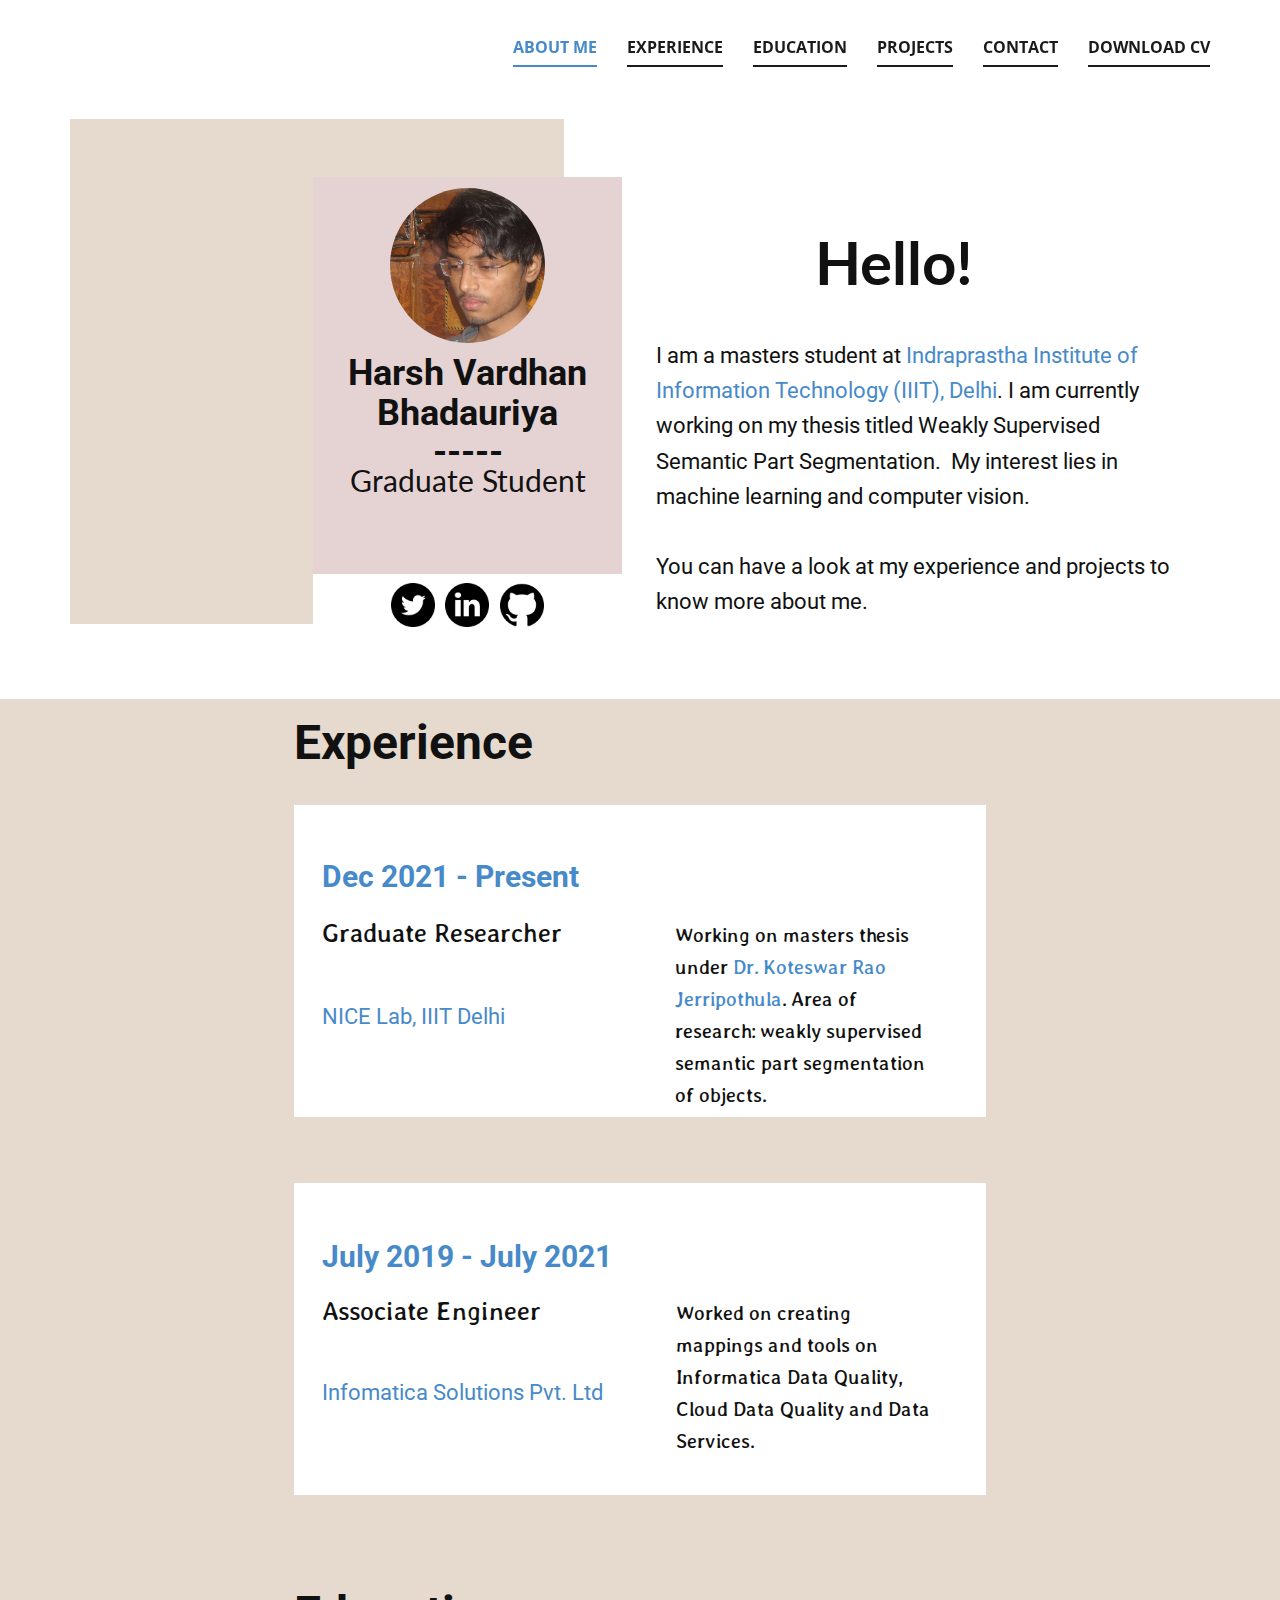
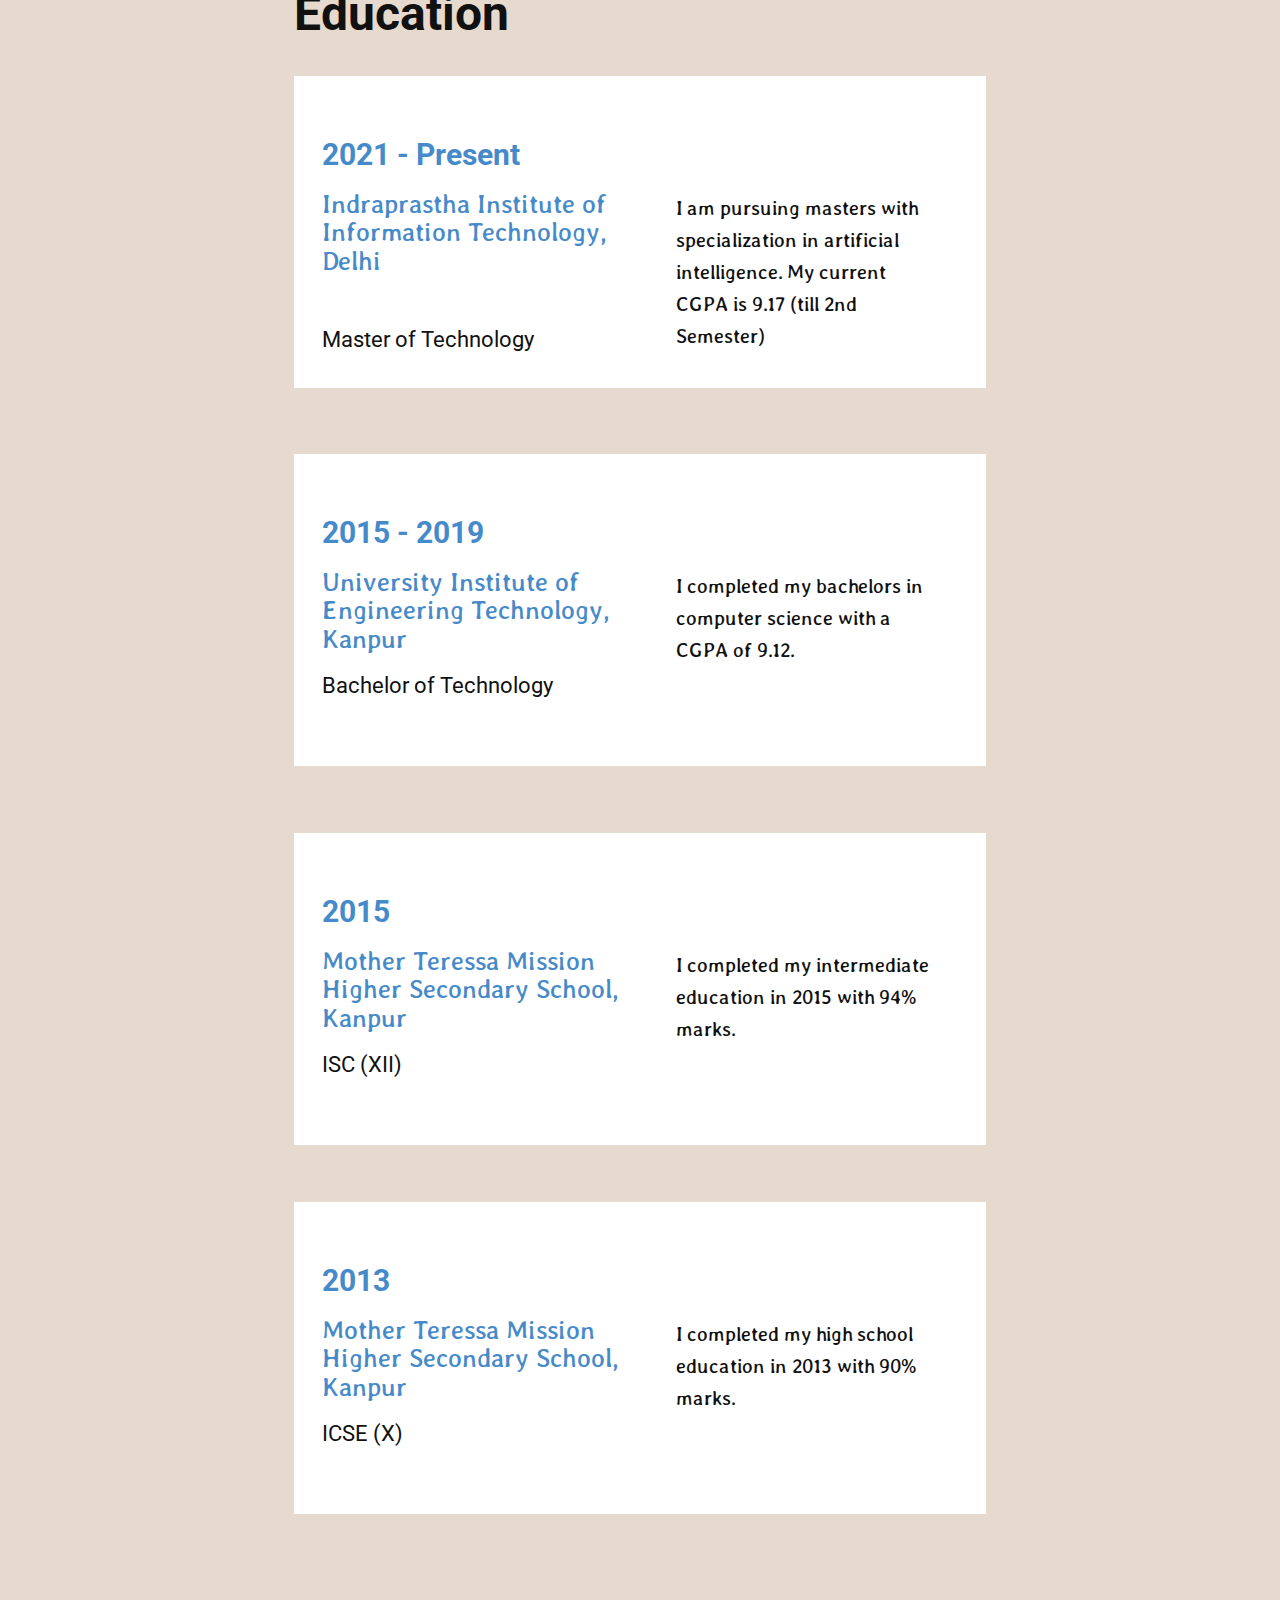
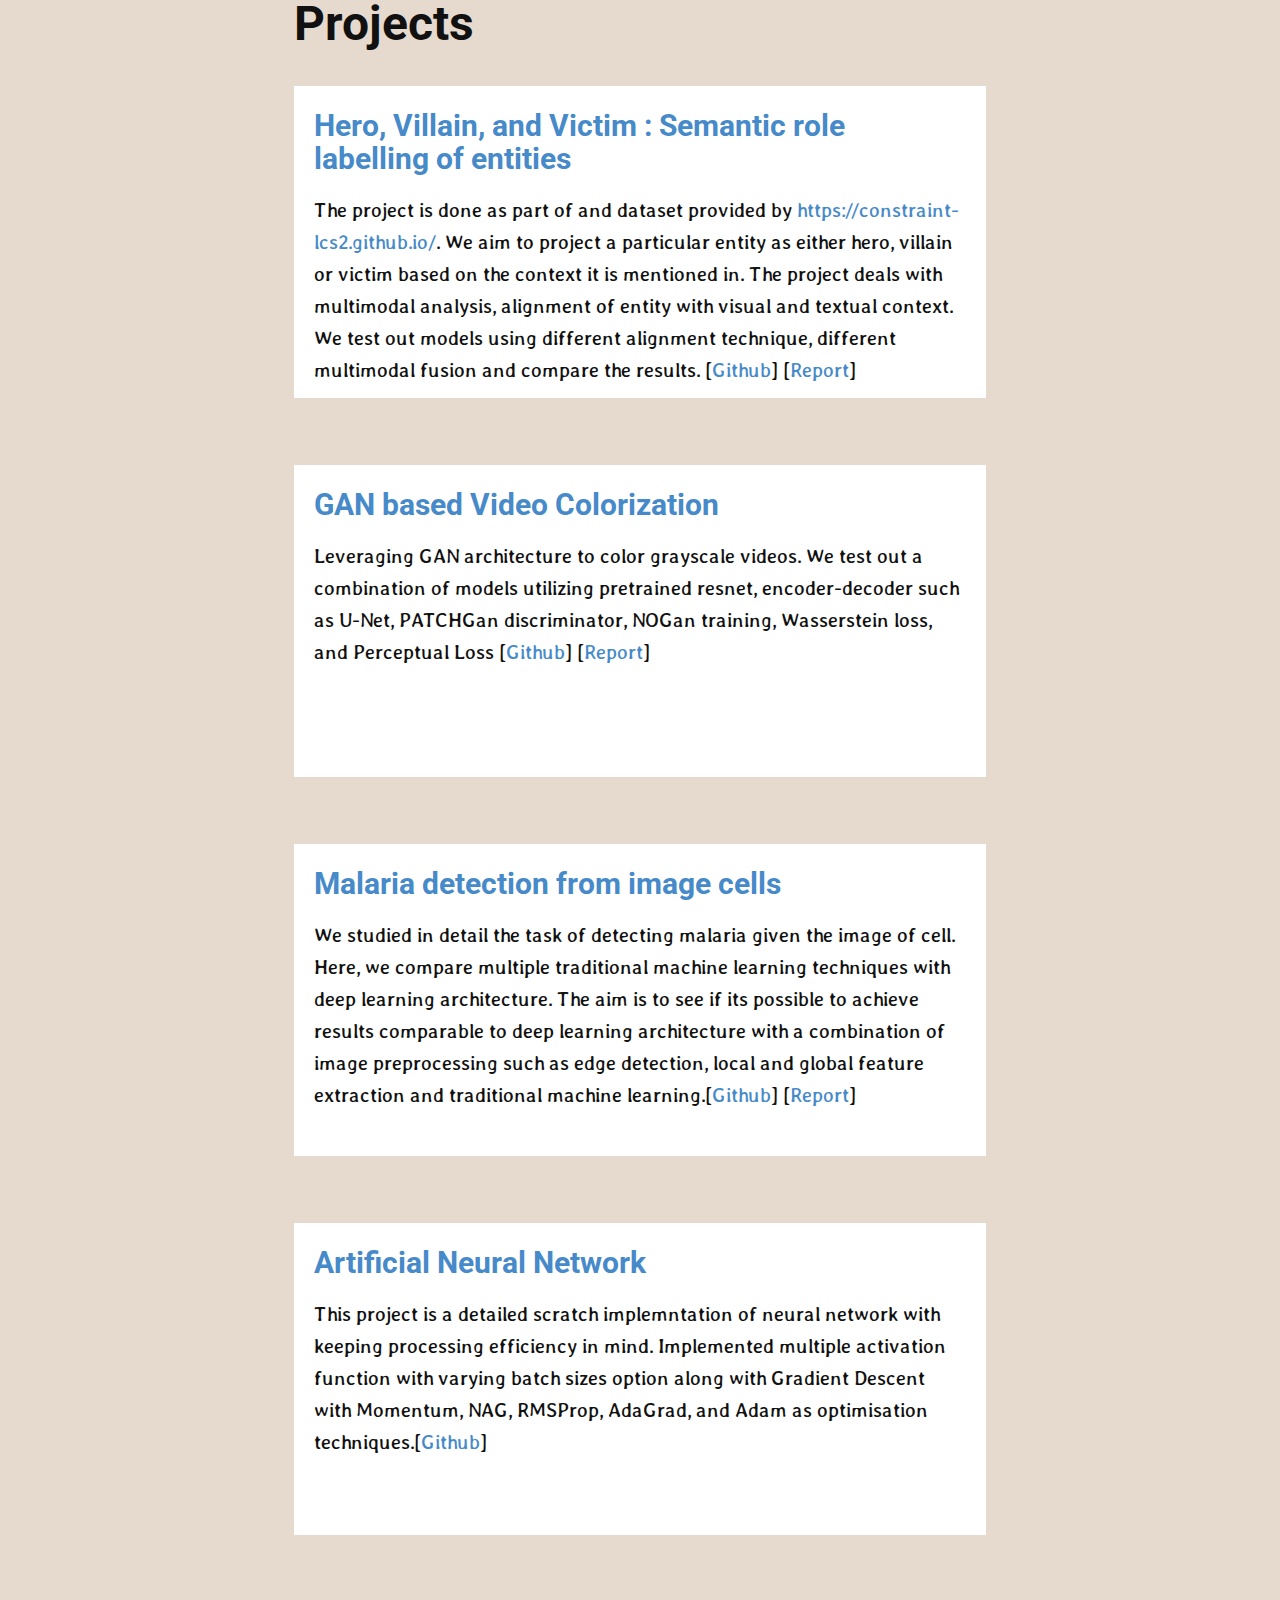
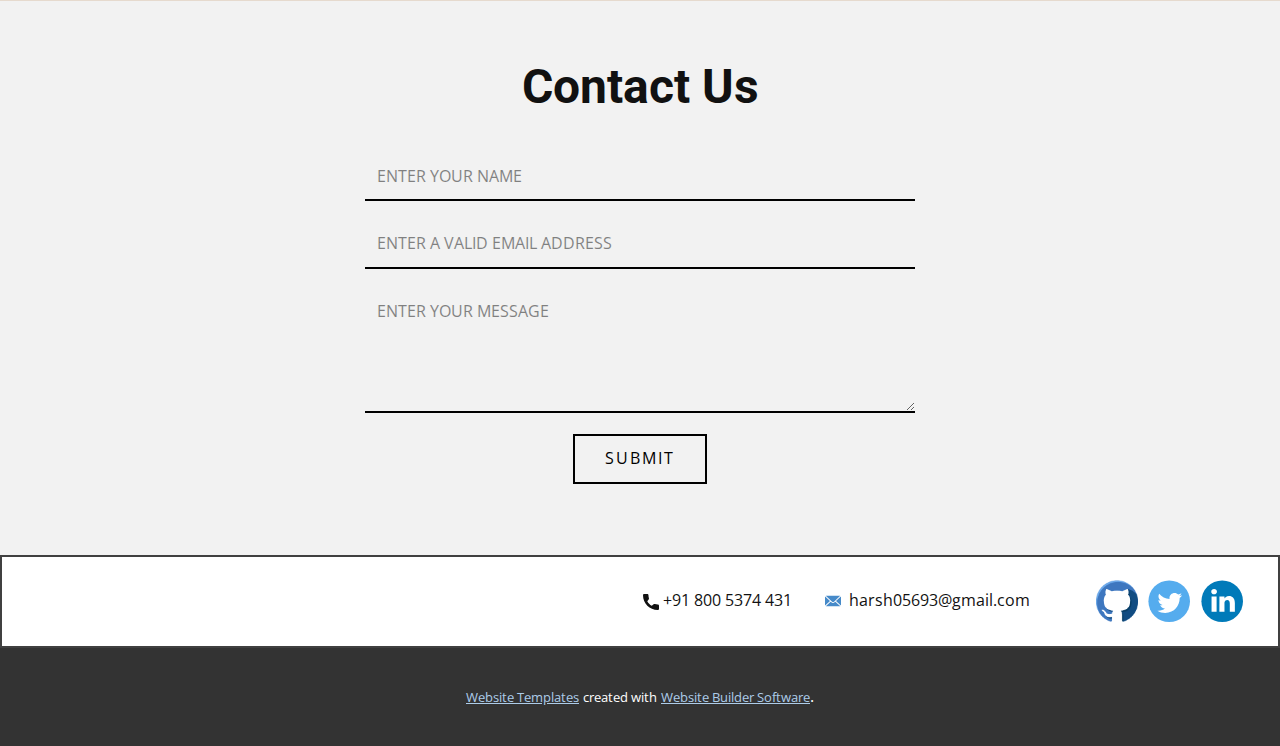
==== About-Me.html @ 23c359ed "first commit" ====
<!DOCTYPE html>
<html style="font-size: 16px;" lang="en"><head>
    <meta name="viewport" content="width=device-width, initial-scale=1.0">
    <meta charset="utf-8">
    <meta name="keywords" content="Harsh Vardhan Bhadauriya-----, Graduate Student​, Hello!, Experience​, Dec 2021​ - Present, ​Graduate Researcher, ​NICE Lab, IIIT Delhi, July 2019​ - July 2021, ​Associate Engineer, ​Infomatica Solutions Pvt. Ltd, Education​, 2021​ - Present, ​​Indraprastha Institute of Information Techn​​ology,&nbsp;Delh​i, Master of Technology, 2015​ - 2019, University Institute of Engineering Technology, Kanpur, Bachelor of Technology, 2015, ​Mother Teressa Mission Higher Secondary School, Kanpur, ​ISC (XII), 2013, ​Mother Teressa Mission Higher Secondary School, Kanpur, ​ICSE (X), Projects, ​Hero, Villain, and Victim : Semantic role labelling of entities, ​GAN based Video Colorization, ​Malaria detection from image cells, ​Artificial Neural Network">
    <meta name="description" content="">
    <title>About Me</title>
    <link rel="stylesheet" href="nicepage.css" media="screen">
<link rel="stylesheet" href="About-Me.css" media="screen">
    <script class="u-script" type="text/javascript" src="jquery.js" "="" defer=""></script>
    <script class="u-script" type="text/javascript" src="nicepage.js" "="" defer=""></script>
    <meta name="generator" content="Nicepage 4.15.11, nicepage.com">
    <link id="u-theme-google-font" rel="stylesheet" href="https://fonts.googleapis.com/css?family=Roboto:100,100i,300,300i,400,400i,500,500i,700,700i,900,900i|Open+Sans:300,300i,400,400i,500,500i,600,600i,700,700i,800,800i">
    <link id="u-page-google-font" rel="stylesheet" href="https://fonts.googleapis.com/css?family=Lato:100,100i,300,300i,400,400i,700,700i,900,900i|Roboto:100,100i,300,300i,400,400i,500,500i,700,700i,900,900i|Averia+Libre:300,300i,400,400i,700,700i">
    
    
    
    
    
    
    <script type="application/ld+json">{
		"@context": "http://schema.org",
		"@type": "Organization",
		"name": "",
		"sameAs": [
				"https://github.com/harsh21122",
				"https://twitter.com/harsh05693",
				"https://www.linkedin.com/in/harsh-vardhan-bhadauriya/"
		]
}</script>
    <meta name="theme-color" content="#478ac9">
    <meta name="twitter:site" content="@">
    <meta name="twitter:card" content="summary_large_image">
    <meta name="twitter:title" content="About Me">
    <meta name="twitter:description" content="">
    <meta property="og:title" content="About Me">
    <meta property="og:type" content="website">
  </head>
  <body class="u-body u-overlap u-xl-mode" data-lang="en"><header class="u-clearfix u-header u-sticky u-sticky-fdda u-header" id="sec-eebd"><div class="u-clearfix u-sheet u-sheet-1">
        <nav class="u-menu u-menu-one-level u-offcanvas u-menu-1" data-responsive-from="MD">
          <div class="menu-collapse" style="font-size: 1rem; letter-spacing: 0px; font-weight: 700; text-transform: uppercase;">
            <a class="u-button-style u-custom-active-border-color u-custom-active-color u-custom-border u-custom-border-color u-custom-borders u-custom-color u-custom-hover-border-color u-custom-hover-color u-custom-left-right-menu-spacing u-custom-padding-bottom u-custom-text-active-color u-custom-text-color u-custom-text-decoration u-custom-text-hover-color u-custom-top-bottom-menu-spacing u-nav-link u-text-active-palette-1-base u-text-hover-palette-2-base" href="#">
              <svg class="u-svg-link" viewBox="0 0 24 24"><use xmlns:xlink="http://www.w3.org/1999/xlink" xlink:href="#menu-hamburger"></use></svg>
              <svg class="u-svg-content" version="1.1" id="menu-hamburger" viewBox="0 0 16 16" x="0px" y="0px" xmlns:xlink="http://www.w3.org/1999/xlink" xmlns="http://www.w3.org/2000/svg"><g><rect y="1" width="16" height="2"></rect><rect y="7" width="16" height="2"></rect><rect y="13" width="16" height="2"></rect>
</g></svg>
            </a>
          </div>
          <div class="u-custom-menu u-nav-container">
            <ul class="u-nav u-spacing-30 u-unstyled u-nav-1"><li class="u-nav-item"><a class="u-border-2 u-border-active-palette-1-base u-border-grey-90 u-border-hover-palette-1-base u-border-no-left u-border-no-right u-border-no-top u-button-style u-nav-link u-text-active-palette-1-base u-text-grey-90 u-text-hover-palette-1-base" href="About-Me.html#sec-ef67" data-page-id="231396813" style="padding: 10px 0px;">About Me</a>
</li><li class="u-nav-item"><a class="u-border-2 u-border-active-palette-1-base u-border-grey-90 u-border-hover-palette-1-base u-border-no-left u-border-no-right u-border-no-top u-button-style u-nav-link u-text-active-palette-1-base u-text-grey-90 u-text-hover-palette-1-base" href="About-Me.html#sec-5819" data-page-id="231396813" style="padding: 10px 0px;">Experience</a>
</li><li class="u-nav-item"><a class="u-border-2 u-border-active-palette-1-base u-border-grey-90 u-border-hover-palette-1-base u-border-no-left u-border-no-right u-border-no-top u-button-style u-nav-link u-text-active-palette-1-base u-text-grey-90 u-text-hover-palette-1-base" href="About-Me.html#sec-2f54" data-page-id="231396813" style="padding: 10px 0px;">Education</a>
</li><li class="u-nav-item"><a class="u-border-2 u-border-active-palette-1-base u-border-grey-90 u-border-hover-palette-1-base u-border-no-left u-border-no-right u-border-no-top u-button-style u-nav-link u-text-active-palette-1-base u-text-grey-90 u-text-hover-palette-1-base" href="About-Me.html#sec-294a" data-page-id="231396813" style="padding: 10px 0px;">Projects</a>
</li><li class="u-nav-item"><a class="u-border-2 u-border-active-palette-1-base u-border-grey-90 u-border-hover-palette-1-base u-border-no-left u-border-no-right u-border-no-top u-button-style u-nav-link u-text-active-palette-1-base u-text-grey-90 u-text-hover-palette-1-base" href="About-Me.html#sec-33ed" data-page-id="231396813" style="padding: 10px 0px;">Contact</a>
</li><li class="u-nav-item"><a class="u-border-2 u-border-active-palette-1-base u-border-grey-90 u-border-hover-palette-1-base u-border-no-left u-border-no-right u-border-no-top u-button-style u-nav-link u-text-active-palette-1-base u-text-grey-90 u-text-hover-palette-1-base" href="https://drive.google.com/file/d/1xx1D2qWY3xnQplP9KGtunaa7E5YCOK4K/view?usp=sharing" target="_blank" style="padding: 10px 0px;">Download CV</a>
</li></ul>
          </div>
          <div class="u-custom-menu u-nav-container-collapse">
            <div class="u-black u-container-style u-inner-container-layout u-opacity u-opacity-95 u-sidenav">
              <div class="u-inner-container-layout u-sidenav-overflow">
                <div class="u-menu-close"></div>
                <ul class="u-align-center u-nav u-popupmenu-items u-unstyled u-nav-2"><li class="u-nav-item"><a class="u-button-style u-nav-link" href="About-Me.html#sec-ef67" data-page-id="231396813">About Me</a>
</li><li class="u-nav-item"><a class="u-button-style u-nav-link" href="About-Me.html#sec-5819" data-page-id="231396813">Experience</a>
</li><li class="u-nav-item"><a class="u-button-style u-nav-link" href="About-Me.html#sec-2f54" data-page-id="231396813">Education</a>
</li><li class="u-nav-item"><a class="u-button-style u-nav-link" href="About-Me.html#sec-294a" data-page-id="231396813">Projects</a>
</li><li class="u-nav-item"><a class="u-button-style u-nav-link" href="About-Me.html#sec-33ed" data-page-id="231396813">Contact</a>
</li><li class="u-nav-item"><a class="u-button-style u-nav-link" href="https://drive.google.com/file/d/1xx1D2qWY3xnQplP9KGtunaa7E5YCOK4K/view?usp=sharing" target="_blank">Download CV</a>
</li></ul>
              </div>
            </div>
            <div class="u-black u-menu-overlay u-opacity u-opacity-70"></div>
          </div>
        </nav>
      </div></header>
    <section class="u-clearfix u-section-1" id="sec-ef67">
      <div class="u-clearfix u-sheet u-sheet-1">
        <div class="u-clearfix u-expanded-width u-layout-wrap u-layout-wrap-1">
          <div class="u-layout">
            <div class="u-layout-row">
              <div class="u-container-style u-custom-color-5 u-layout-cell u-size-26 u-layout-cell-1">
                <div class="u-container-layout u-valign-bottom-lg u-valign-bottom-md u-valign-bottom-sm u-valign-bottom-xl u-container-layout-1">
                  <div class="u-container-style u-custom-color-1 u-group u-group-1">
                    <div class="u-container-layout u-container-layout-2">
                      <div class="u-image u-image-circle u-preserve-proportions u-image-1" alt="" data-image-width="576" data-image-height="576"></div>
                      <h1 class="u-align-center u-text u-text-1">Harsh Vardhan Bhadauriya<br>-----<br>
                      </h1>
                      <h2 class="u-align-center u-custom-font u-font-lato u-text u-text-default u-text-2">Graduate Student </h2>
                      <div class="u-align-left u-border-3 u-border-white u-container-style u-expanded-width u-group u-white u-group-2">
                        <div class="u-container-layout u-container-layout-3">
                          <div class="u-social-icons u-spacing-10 u-social-icons-1">
                            <a class="u-social-url" title="twitter" target="_blank" href="https://twitter.com/harsh05693"><span class="u-file-icon u-icon u-social-icon u-social-twitter u-icon-1"><img src="images/1384017.png" alt=""></span>
                            </a>
                            <a class="u-social-url" title="linkedin" target="_blank" href="https://www.linkedin.com/in/harsh-vardhan-bhadauriya/"><span class="u-file-icon u-icon u-social-icon u-social-instagram u-icon-2"><img src="images/1384014.png" alt=""></span>
                            </a>
                            <a class="u-social-url" target="_blank" data-type="Github" title="Github" href="https://github.com/harsh21122"><span class="u-file-icon u-icon u-social-github u-social-icon u-icon-3"><img src="images/2111432.png" alt=""></span>
                            </a>
                          </div>
                        </div>
                      </div>
                    </div>
                  </div>
                </div>
              </div>
              <div class="u-container-style u-layout-cell u-size-34 u-layout-cell-2">
                <div class="u-container-layout u-container-layout-4">
                  <div class="u-container-style u-group u-white u-group-3">
                    <div class="u-container-layout u-container-layout-5">
                      <h1 class="u-align-center u-custom-font u-font-lato u-text u-text-default u-text-3">Hello!</h1>
                      <p class="u-align-left u-custom-font u-font-roboto u-text u-text-4">I am a masters student at&nbsp;<a href="https://www.iiitd.ac.in/" class="u-active-none u-border-none u-btn u-button-link u-button-style u-hover-none u-none u-text-palette-1-base u-btn-1" target="_blank">Indraprastha Institute of Information Technology (IIIT), Delh​i</a>. I am currently working on my thesis titled Weakly Supervised Semantic Part Segmentation.&nbsp; My interest lies in machine learning and computer vision.&nbsp;<br>
                        <br>You can have a look at my experience and projects to know more about me.
                      </p>
                    </div>
                  </div>
                </div>
              </div>
            </div>
          </div>
        </div>
      </div>
    </section>
    <section class="u-clearfix u-custom-color-5 u-section-2" id="sec-5819">
      <div class="u-clearfix u-sheet u-sheet-1">
        <h1 class="u-align-left u-custom-font u-font-roboto u-text u-text-default u-text-1">Experience<span style="font-weight: 700;"></span>
        </h1>
        <div class="u-container-style u-group u-white u-group-1">
          <div class="u-container-layout u-container-layout-1">
            <h2 class="u-align-left u-custom-font u-font-roboto u-subtitle u-text u-text-default u-text-palette-1-base u-text-2">Dec 2021​ - Present</h2>
            <h2 class="u-align-left u-custom-font u-subtitle u-text u-text-3"> Graduate Researcher</h2>
            <p class="u-align-left u-custom-font u-text u-text-4"> Working on masters thesis under <a href="https://sites.google.com/site/koteswarraojerripothula/home" class="u-active-none u-border-none u-btn u-button-link u-button-style u-hover-none u-none u-text-palette-1-base u-btn-1" target="_blank">Dr. Koteswar Rao Jerripothula</a>. Area of research: weakly supervised semantic part segmentation of objects.&nbsp;
            </p>
            <h2 class="u-align-left u-custom-font u-font-roboto u-subtitle u-text u-text-default u-text-5">
              <a href="https://sites.google.com/site/koteswarraojerripothula/neatai-servolab" class="u-active-none u-border-none u-btn u-button-link u-button-style u-hover-none u-none u-text-palette-1-base u-btn-2" target="_blank"> NICE Lab, IIIT Delhi</a>
            </h2>
          </div>
        </div>
        <div class="u-container-style u-group u-white u-group-2">
          <div class="u-container-layout u-container-layout-2">
            <h2 class="u-align-left u-custom-font u-font-roboto u-subtitle u-text u-text-default u-text-palette-1-base u-text-6">July 2019​ - July 2021</h2>
            <h2 class="u-align-left u-custom-font u-subtitle u-text u-text-7"> Associate Engineer</h2>
            <p class="u-align-left u-custom-font u-text u-text-8"> Worked on creating mappings and tools on Informatica Data Quality, Cloud Data Quality and Data Services.</p>
            <h2 class="u-align-left u-custom-font u-font-roboto u-subtitle u-text u-text-default u-text-9">
              <a href="https://www.informatica.com/in/" class="u-active-none u-border-none u-btn u-button-link u-button-style u-hover-none u-none u-text-palette-1-base u-btn-3" target="_blank"> Infomatica Solutions Pvt. Ltd</a>
            </h2>
          </div>
        </div>
      </div>
    </section>
    <section class="u-clearfix u-custom-color-5 u-section-3" id="sec-2f54">
      <div class="u-clearfix u-sheet u-sheet-1">
        <h1 class="u-align-left u-custom-font u-font-roboto u-text u-text-default u-text-1">Education<span style="font-weight: 700;"></span>
        </h1>
        <div class="u-container-style u-group u-white u-group-1">
          <div class="u-container-layout u-container-layout-1">
            <h2 class="u-align-left u-custom-font u-font-roboto u-subtitle u-text u-text-default u-text-palette-1-base u-text-2">2021​ - Present</h2>
            <h2 class="u-align-left u-custom-font u-subtitle u-text u-text-3">
              <a href="https://www.iiitd.ac.in/" class="u-active-none u-border-none u-btn u-button-link u-button-style u-hover-none u-none u-text-palette-1-base u-btn-1"> Indraprastha Institute of Information Techn​​ology,&nbsp;<br>Delh​i
              </a>
            </h2>
            <p class="u-align-left u-custom-font u-text u-text-4"> I am pursuing masters with&nbsp;<br>specialization in artificial intelligence. My current CGPA is 9.17 (till 2nd Semester)
            </p>
            <h2 class="u-align-left u-custom-font u-font-roboto u-subtitle u-text u-text-default u-text-5">Master of Technology</h2>
          </div>
        </div>
        <div class="u-container-style u-group u-white u-group-2">
          <div class="u-container-layout u-container-layout-2">
            <h2 class="u-align-left u-custom-font u-font-roboto u-subtitle u-text u-text-default u-text-palette-1-base u-text-6">2015​ - 2019</h2>
            <h2 class="u-align-left u-custom-font u-subtitle u-text u-text-7">
              <a href="http://csjmu.ac.in/school-of-engineering-and-technology/#" class="u-active-none u-border-none u-btn u-button-link u-button-style u-hover-none u-none u-text-palette-1-base u-btn-2">University Institute of Engineering Technology, Kanpur</a>
            </h2>
            <p class="u-align-left u-custom-font u-text u-text-8">I completed my bachelors in computer science with a CGPA of 9.12.</p>
            <h2 class="u-align-left u-custom-font u-font-roboto u-subtitle u-text u-text-default u-text-9">Bachelor of Technology</h2>
          </div>
        </div>
        <div class="u-container-style u-group u-white u-group-3">
          <div class="u-container-layout u-container-layout-3">
            <h2 class="u-align-left u-custom-font u-font-roboto u-subtitle u-text u-text-default u-text-palette-1-base u-text-10">2015</h2>
            <h2 class="u-align-left u-custom-font u-subtitle u-text u-text-11">
              <a href="https://www.mtmhss.edu.in/Kidwai-Nagar/kidwai-nagar.aspx" class="u-active-none u-border-none u-btn u-button-link u-button-style u-hover-none u-none u-text-palette-1-base u-btn-3" target="_blank">Mother Teressa Mission Higher Secondary School, Kanpur</a>
            </h2>
            <p class="u-align-left u-custom-font u-text u-text-12">I completed my intermediate education in 2015 with 94% marks.</p>
            <h2 class="u-align-left u-custom-font u-font-roboto u-subtitle u-text u-text-default u-text-13"> ISC (XII)</h2>
          </div>
        </div>
        <div class="u-container-style u-group u-white u-group-4">
          <div class="u-container-layout u-container-layout-4">
            <h2 class="u-align-left u-custom-font u-font-roboto u-subtitle u-text u-text-default u-text-palette-1-base u-text-14">2013</h2>
            <h2 class="u-align-left u-custom-font u-subtitle u-text u-text-15">
              <a href="https://www.mtmhss.edu.in/Kidwai-Nagar/kidwai-nagar.aspx" class="u-active-none u-border-none u-btn u-button-link u-button-style u-hover-none u-none u-text-palette-1-base u-btn-4" target="_blank"> Mother Teressa Mission Higher Secondary School, Kanpur</a>
            </h2>
            <p class="u-align-left u-custom-font u-text u-text-16">I completed my high school education in 2013 with 90% marks.</p>
            <h2 class="u-align-left u-custom-font u-font-roboto u-subtitle u-text u-text-default u-text-17"> ICSE (X)</h2>
          </div>
        </div>
      </div>
    </section>
    <section class="u-clearfix u-custom-color-5 u-section-4" id="sec-294a">
      <div class="u-clearfix u-sheet u-sheet-1">
        <h1 class="u-align-left u-custom-font u-font-roboto u-text u-text-default u-text-1">Projects</h1>
        <div class="u-container-style u-group u-white u-group-1">
          <div class="u-container-layout u-container-layout-1">
            <h2 class="u-align-left u-custom-font u-font-roboto u-subtitle u-text u-text-default u-text-palette-1-base u-text-2"> Hero, Villain, and Victim : Semantic role labelling of entities</h2>
            <p class="u-align-left u-custom-font u-text u-text-3"> The project is done as part of and dataset provided by <a href="https://constraint-lcs2.github.io/" class="u-active-none u-border-none u-btn u-button-link u-button-style u-hover-none u-none u-text-palette-1-base u-btn-1">https://constraint-lcs2.github.io/</a>. We aim to project a particular entity as either hero, villain or victim based on the context it is mentioned in. The project deals with multimodal analysis, alignment of entity with visual and textual context. We test out models using different alignment technique, different multimodal fusion and compare the results. [<a href="https://github.com/harsh21122/Hero-Villain-and-Victim-Semantic-role-labelling-of-entities" class="u-active-none u-border-none u-btn u-button-link u-button-style u-hover-none u-none u-text-palette-1-base u-btn-2" target="_blank">Github</a>] [<a href="https://github.com/harsh21122/Hero-Villain-and-Victim-Semantic-role-labelling-of-entities/blob/main/Semantic%20role%20labelling%20of%20entities.pdf" class="u-active-none u-border-none u-btn u-button-link u-button-style u-hover-none u-none u-text-palette-1-base u-btn-3" target="_blank">Report</a>]
            </p>
          </div>
        </div>
        <div class="u-container-style u-group u-white u-group-2">
          <div class="u-container-layout u-container-layout-2">
            <h2 class="u-align-left u-custom-font u-font-roboto u-subtitle u-text u-text-default u-text-palette-1-base u-text-4"> GAN based Video Colorization</h2>
            <p class="u-align-left u-custom-font u-text u-text-5"> Leveraging GAN architecture to color grayscale videos. We test out a combination of models utilizing pretrained resnet, encoder-decoder such as U-Net, PATCHGan discriminator, NOGan training, Wasserstein loss, and Perceptual Loss&nbsp;[<a href="https://github.com/harsh21122/GANVideoColorization" class="u-active-none u-border-none u-btn u-button-link u-button-style u-hover-none u-none u-text-palette-1-base u-btn-4" target="_blank">Github</a>] [<a href="https://github.com/harsh21122/GANVideoColorization/blob/main/GANVideoColorization.pdf" class="u-active-none u-border-none u-btn u-button-link u-button-style u-hover-none u-none u-text-palette-1-base u-btn-5" target="_blank">Report</a>]
            </p>
          </div>
        </div>
        <div class="u-container-style u-group u-white u-group-3">
          <div class="u-container-layout u-container-layout-3">
            <h2 class="u-align-left u-custom-font u-font-roboto u-subtitle u-text u-text-default u-text-palette-1-base u-text-6"> Malaria detection from image cells</h2>
            <p class="u-align-left u-custom-font u-text u-text-7">We studied in detail the task of detecting malaria given the image of cell. Here, we compare multiple traditional machine learning techniques with deep learning architecture. The aim is to see if its possible to achieve results comparable to deep learning architecture with a combination of image preprocessing such as edge detection, local and global feature extraction and traditional machine learning.[<a href="https://github.com/harsh21122/MalariaDetection" class="u-active-none u-border-none u-btn u-button-link u-button-style u-hover-none u-none u-text-palette-1-base u-btn-6" target="_blank">Github</a>] [<a href="https://github.com/harsh21122/MalariaDetection/blob/main/Report.pdf" class="u-active-none u-border-none u-btn u-button-link u-button-style u-hover-none u-none u-text-palette-1-base u-btn-7" target="_blank">Report</a>]
            </p>
          </div>
        </div>
        <div class="u-container-style u-group u-white u-group-4">
          <div class="u-container-layout u-container-layout-4">
            <h2 class="u-align-left u-custom-font u-font-roboto u-subtitle u-text u-text-default u-text-palette-1-base u-text-8"> Artificial Neural Network</h2>
            <p class="u-align-left u-custom-font u-text u-text-9">This project is a detailed scratch implemntation of neural network with keeping processing efficiency in mind. Implemented multiple activation function with varying batch sizes option along with Gradient Descent with Momentum, NAG, RMSProp, AdaGrad, and Adam as optimisation techniques.[<a href="https://github.com/harsh21122/NeuralNetwork" class="u-active-none u-border-none u-btn u-button-link u-button-style u-hover-none u-none u-text-palette-1-base u-btn-8" target="_blank">Github</a>]&nbsp;
            </p>
          </div>
        </div>
      </div>
    </section>
    <section class="u-align-center u-clearfix u-grey-5 u-section-5" id="sec-33ed">
      <div class="u-clearfix u-sheet u-valign-middle u-sheet-1">
        <h1 class="u-text u-text-default u-text-1">Contact Us</h1>
        <div class="u-form u-form-1">
          <form action="//publish.nicepage.com/Form/Process" class="u-clearfix u-form-spacing-20 u-form-vertical u-inner-form" style="padding: 10px" source="email" name="form" data-services="c0e3447506606a6dc4e400797663ac17">
            <div class="u-form-group u-form-name u-label-none">
              <label for="name-3b9a" class="u-label">Name</label>
              <input type="text" placeholder="Enter your Name" id="name-3b9a" name="name" class="u-border-2 u-border-black u-border-no-left u-border-no-right u-border-no-top u-input u-input-rectangle u-input-1" required="">
            </div>
            <div class="u-form-email u-form-group u-label-none">
              <label for="email-3b9a" class="u-label">Email</label>
              <input type="email" placeholder="Enter a valid email address" id="email-3b9a" name="email" class="u-border-2 u-border-black u-border-no-left u-border-no-right u-border-no-top u-input u-input-rectangle u-input-2" required="">
            </div>
            <div class="u-form-group u-form-message u-label-none">
              <label for="message-3b9a" class="u-label">Message</label>
              <textarea placeholder="Enter your message" rows="4" cols="50" id="message-3b9a" name="message" class="u-border-2 u-border-black u-border-no-left u-border-no-right u-border-no-top u-input u-input-rectangle u-input-3" required=""></textarea>
            </div>
            <div class="u-align-center u-form-group u-form-submit">
              <a href="#" class="u-border-2 u-border-black u-btn u-btn-rectangle u-btn-submit u-button-style u-none u-btn-1">Submit</a>
              <input type="submit" value="submit" class="u-form-control-hidden">
            </div>
            <div class="u-form-send-message u-form-send-success"> Thank you! Your message has been sent. </div>
            <div class="u-form-send-error u-form-send-message"> Unable to send your message. Please fix errors then try again. </div>
            <input type="hidden" value="" name="recaptchaResponse">
          </form>
        </div>
      </div>
    </section>
    
    
    <footer class="u-align-center-md u-align-center-sm u-align-center-xs u-border-2 u-border-grey-75 u-clearfix u-footer u-white" id="sec-d22f"><div class="u-clearfix u-sheet u-valign-middle u-sheet-1">
        <div class="u-align-left u-social-icons u-spacing-10 u-social-icons-1">
          <a class="u-social-url" title="https://github.com/harsh21122" target="_blank" href="https://github.com/harsh21122"><span class="u-file-icon u-icon u-social-facebook u-social-icon u-icon-1"><img src="images/270798.png" alt=""></span>
          </a>
          <a class="u-social-url" title="twitter" target="_blank" href="https://twitter.com/harsh05693"><span class="u-icon u-social-icon u-social-twitter u-icon-2"><svg class="u-svg-link" preserveAspectRatio="xMidYMin slice" viewBox="0 0 112 112" style=""><use xmlns:xlink="http://www.w3.org/1999/xlink" xlink:href="#svg-3422"></use></svg><svg class="u-svg-content" viewBox="0 0 112 112" x="0" y="0" id="svg-3422"><circle fill="currentColor" class="st0" cx="56.1" cy="56.1" r="55"></circle><path fill="#FFFFFF" d="M83.8,47.3c0,0.6,0,1.2,0,1.7c0,17.7-13.5,38.2-38.2,38.2C38,87.2,31,85,25,81.2c1,0.1,2.1,0.2,3.2,0.2
            c6.3,0,12.1-2.1,16.7-5.7c-5.9-0.1-10.8-4-12.5-9.3c0.8,0.2,1.7,0.2,2.5,0.2c1.2,0,2.4-0.2,3.5-0.5c-6.1-1.2-10.8-6.7-10.8-13.1
            c0-0.1,0-0.1,0-0.2c1.8,1,3.9,1.6,6.1,1.7c-3.6-2.4-6-6.5-6-11.2c0-2.5,0.7-4.8,1.8-6.7c6.6,8.1,16.5,13.5,27.6,14
            c-0.2-1-0.3-2-0.3-3.1c0-7.4,6-13.4,13.4-13.4c3.9,0,7.3,1.6,9.8,4.2c3.1-0.6,5.9-1.7,8.5-3.3c-1,3.1-3.1,5.8-5.9,7.4
            c2.7-0.3,5.3-1,7.7-2.1C88.7,43,86.4,45.4,83.8,47.3z"></path></svg></span>
          </a>
          <a class="u-social-url" title="https://www.linkedin.com/in/harsh-vardhan-bhadauriya/" target="_blank" href="https://www.linkedin.com/in/harsh-vardhan-bhadauriya/"><span class="u-icon u-social-icon u-social-linkedin u-icon-3"><svg class="u-svg-link" preserveAspectRatio="xMidYMin slice" viewBox="0 0 112 112" style=""><use xmlns:xlink="http://www.w3.org/1999/xlink" xlink:href="#svg-f6cf"></use></svg><svg class="u-svg-content" viewBox="0 0 112 112" x="0" y="0" id="svg-f6cf"><circle fill="currentColor" cx="56.1" cy="56.1" r="55"></circle><path fill="#FFFFFF" d="M41.3,83.7H27.9V43.4h13.4V83.7z M34.6,37.9L34.6,37.9c-4.6,0-7.5-3.1-7.5-7c0-4,3-7,7.6-7s7.4,3,7.5,7
            C42.2,34.8,39.2,37.9,34.6,37.9z M89.6,83.7H76.2V62.2c0-5.4-1.9-9.1-6.8-9.1c-3.7,0-5.9,2.5-6.9,4.9c-0.4,0.9-0.4,2.1-0.4,3.3v22.5
            H48.7c0,0,0.2-36.5,0-40.3h13.4v5.7c1.8-2.7,5-6.7,12.1-6.7c8.8,0,15.4,5.8,15.4,18.1V83.7z"></path></svg></span>
          </a>
        </div>
        <a href="mailto:harsh05693@gmail.com" class="u-active-none u-bottom-left-radius-0 u-bottom-right-radius-0 u-btn u-btn-rectangle u-button-style u-hover-none u-none u-radius-0 u-text-body-color u-top-left-radius-0 u-top-right-radius-0 u-btn-1"><span class="u-icon u-icon-4"><svg class="u-svg-content" viewBox="0 0 24 16" x="0px" y="0px" style="width: 1em; height: 1em;"><path fill="currentColor" d="M23.8,1.1l-7.3,6.8l7.3,6.8c0.1-0.2,0.2-0.6,0.2-0.9V2C24,1.7,23.9,1.4,23.8,1.1z M21.8,0H2.2
	c-0.4,0-0.7,0.1-1,0.2L10.6,9c0.8,0.8,2.2,0.8,3,0l9.2-8.7C22.6,0.1,22.2,0,21.8,0z M0.2,1.1C0.1,1.4,0,1.7,0,2V14
	c0,0.3,0.1,0.6,0.2,0.9l7.3-6.8L0.2,1.1z M15.5,9l-1.1,1c-1.3,1.2-3.6,1.2-4.9,0l-1-1l-7.3,6.8c0.2,0.1,0.6,0.2,1,0.2H22
	c0.4,0,0.6-0.1,1-0.2L15.5,9z"></path></svg><img></span>&nbsp; harsh05693@gmail.com
        </a>
        <a href="tel:+91 800 5374 431" class="u-active-none u-bottom-left-radius-0 u-bottom-right-radius-0 u-btn u-btn-rectangle u-button-style u-hover-none u-none u-radius-0 u-top-left-radius-0 u-top-right-radius-0 u-btn-2"><span class="u-icon"><svg class="u-svg-content" viewBox="0 0 405.333 405.333" x="0px" y="0px" style="width: 1em; height: 1em;"><path d="M373.333,266.88c-25.003,0-49.493-3.904-72.704-11.563c-11.328-3.904-24.192-0.896-31.637,6.699l-46.016,34.752    c-52.8-28.181-86.592-61.952-114.389-114.368l33.813-44.928c8.512-8.512,11.563-20.971,7.915-32.64    C142.592,81.472,138.667,56.96,138.667,32c0-17.643-14.357-32-32-32H32C14.357,0,0,14.357,0,32    c0,205.845,167.488,373.333,373.333,373.333c17.643,0,32-14.357,32-32V298.88C405.333,281.237,390.976,266.88,373.333,266.88z"></path></svg><img></span>&nbsp;+91 800 5374 431
        </a>
      </div></footer>
    <section class="u-backlink u-clearfix u-grey-80">
      <a class="u-link" href="https://nicepage.com/website-templates" target="_blank">
        <span>Website Templates</span>
      </a>
      <p class="u-text">
        <span>created with</span>
      </p>
      <a class="u-link" href="" target="_blank">
        <span>Website Builder Software</span>
      </a>. 
    </section>
  
</body></html>
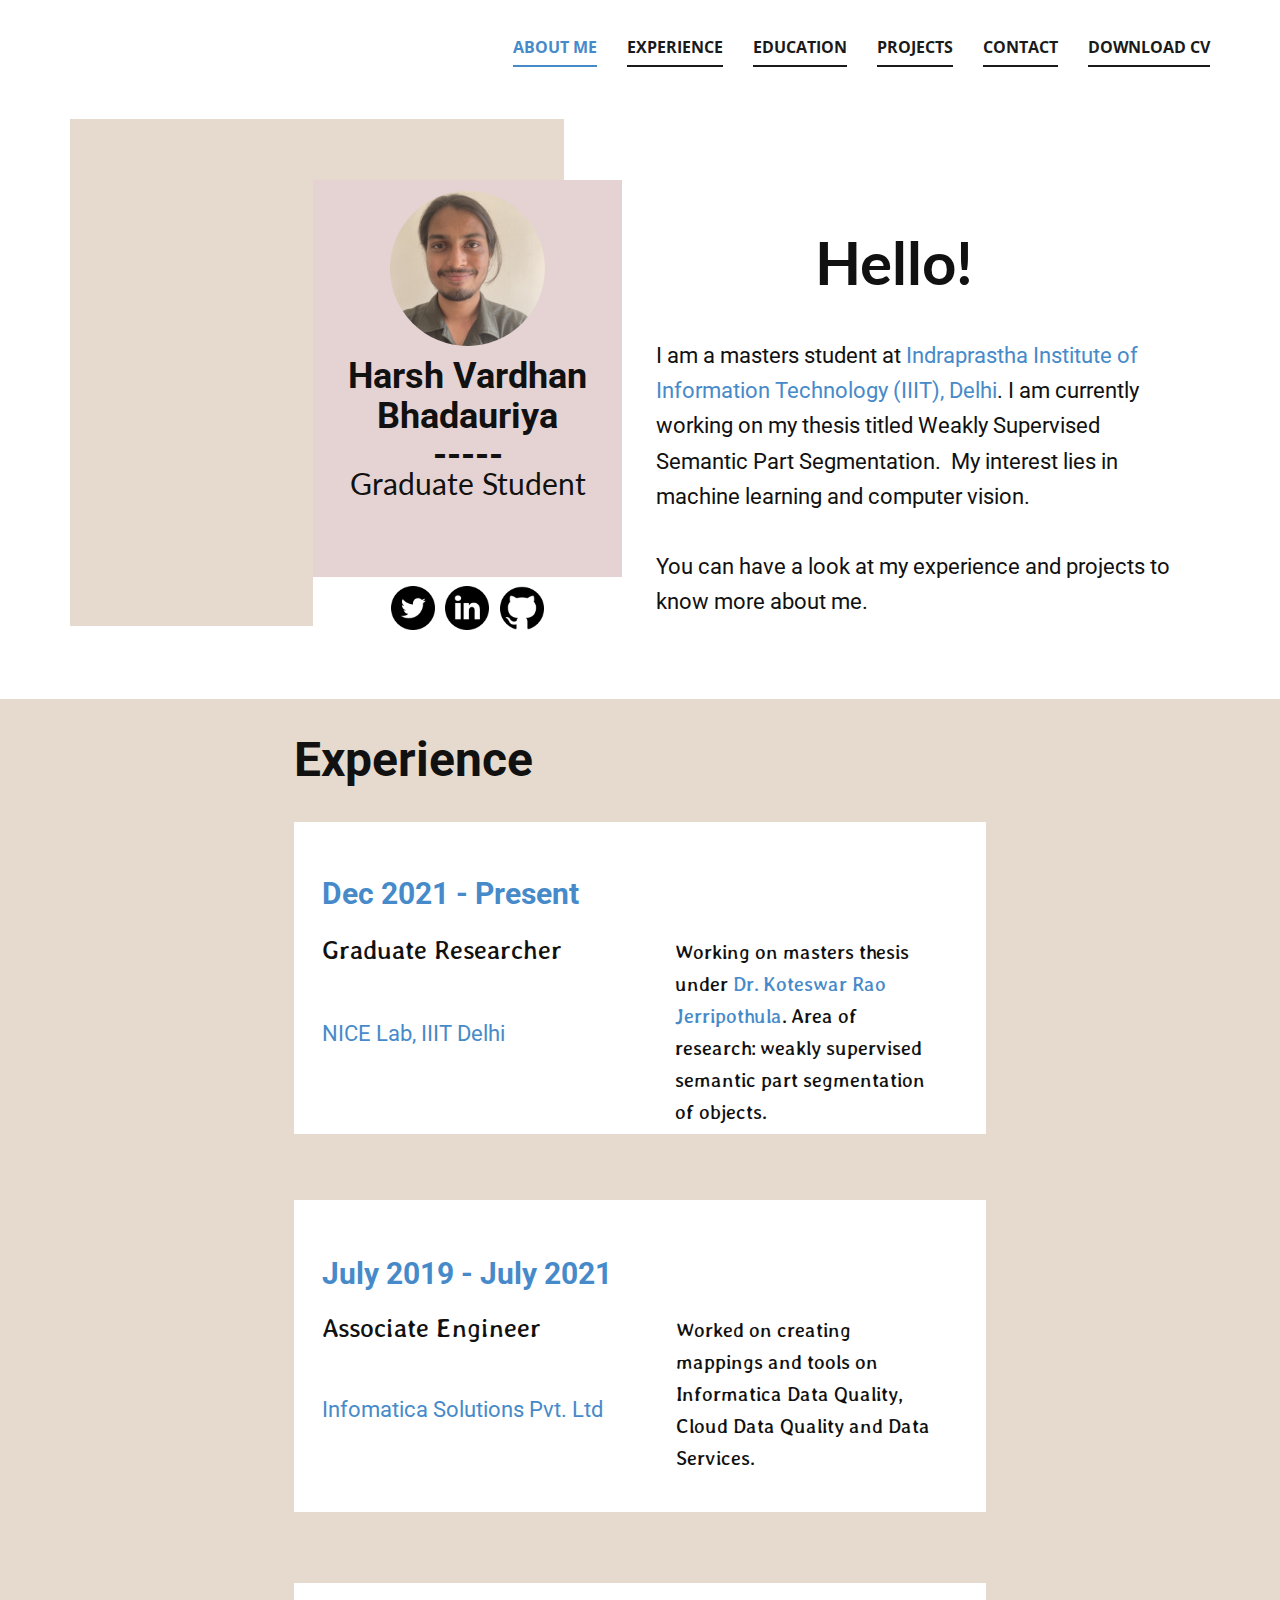
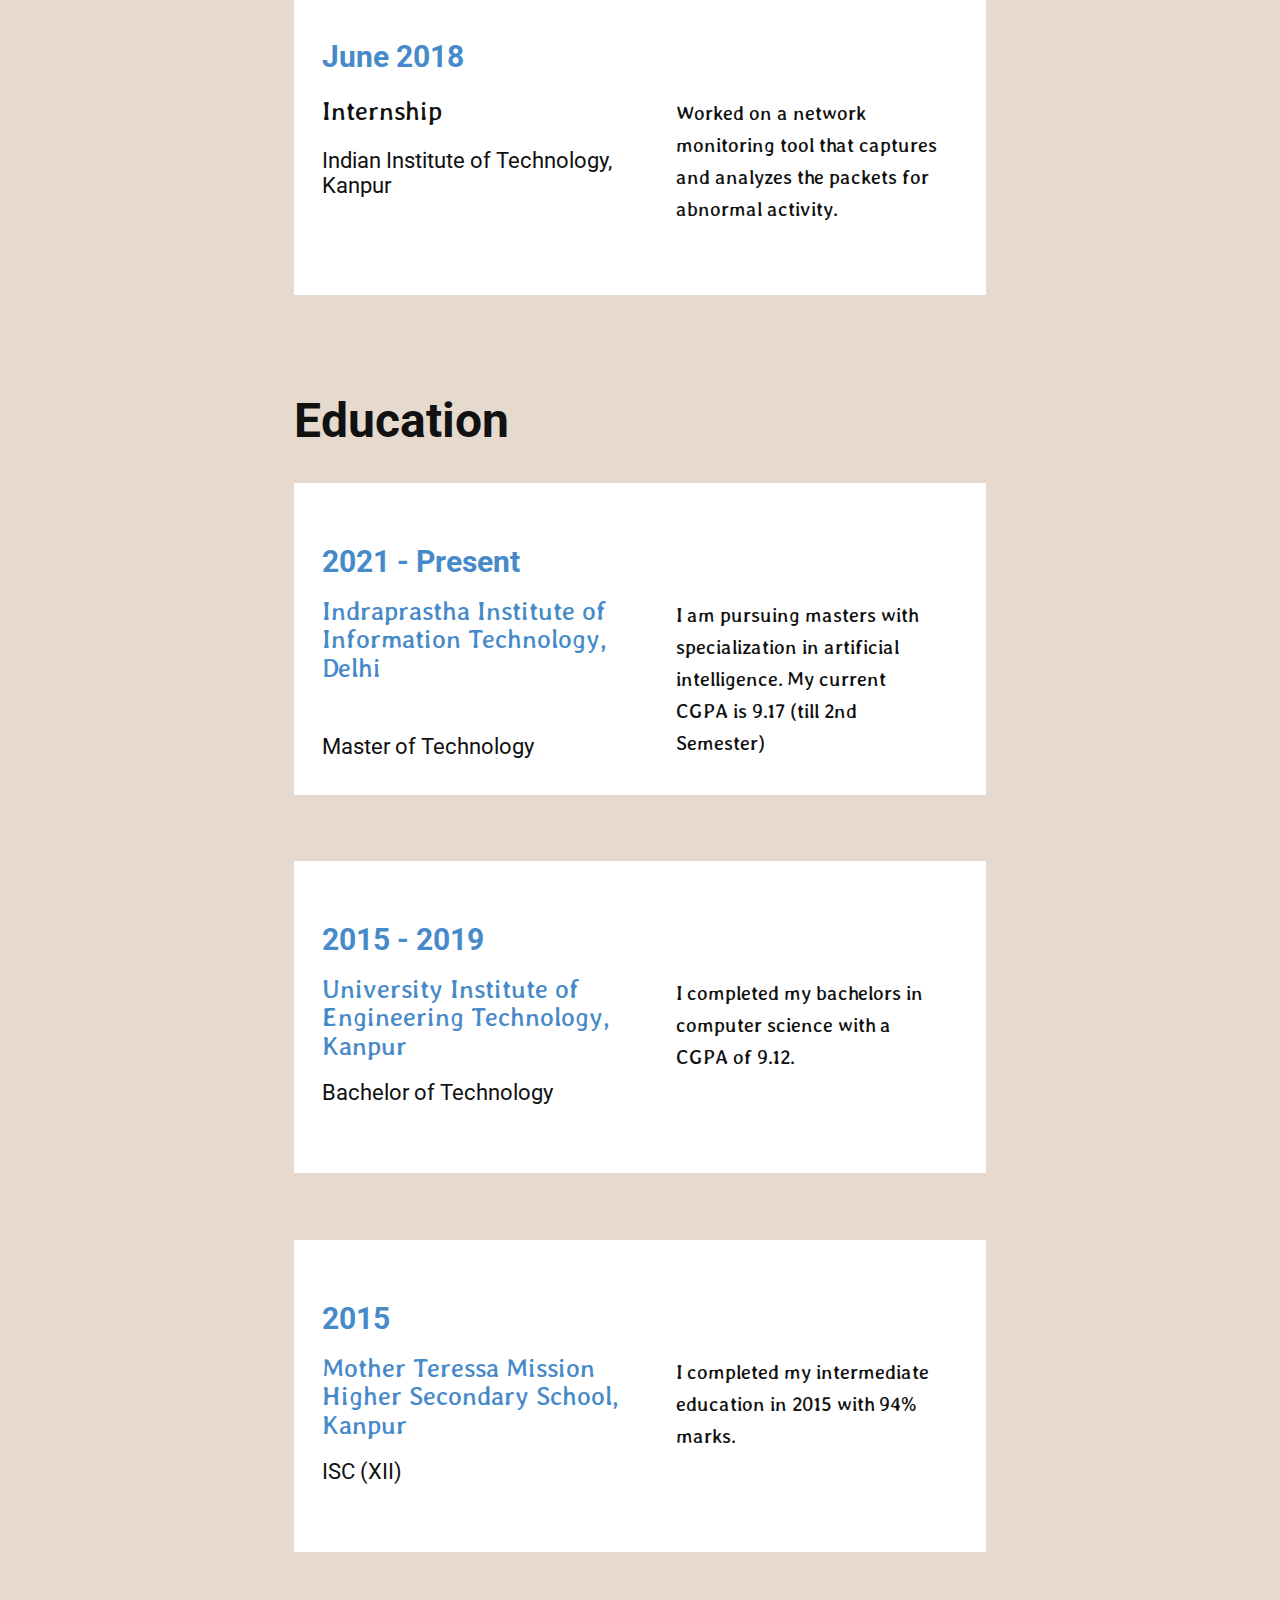
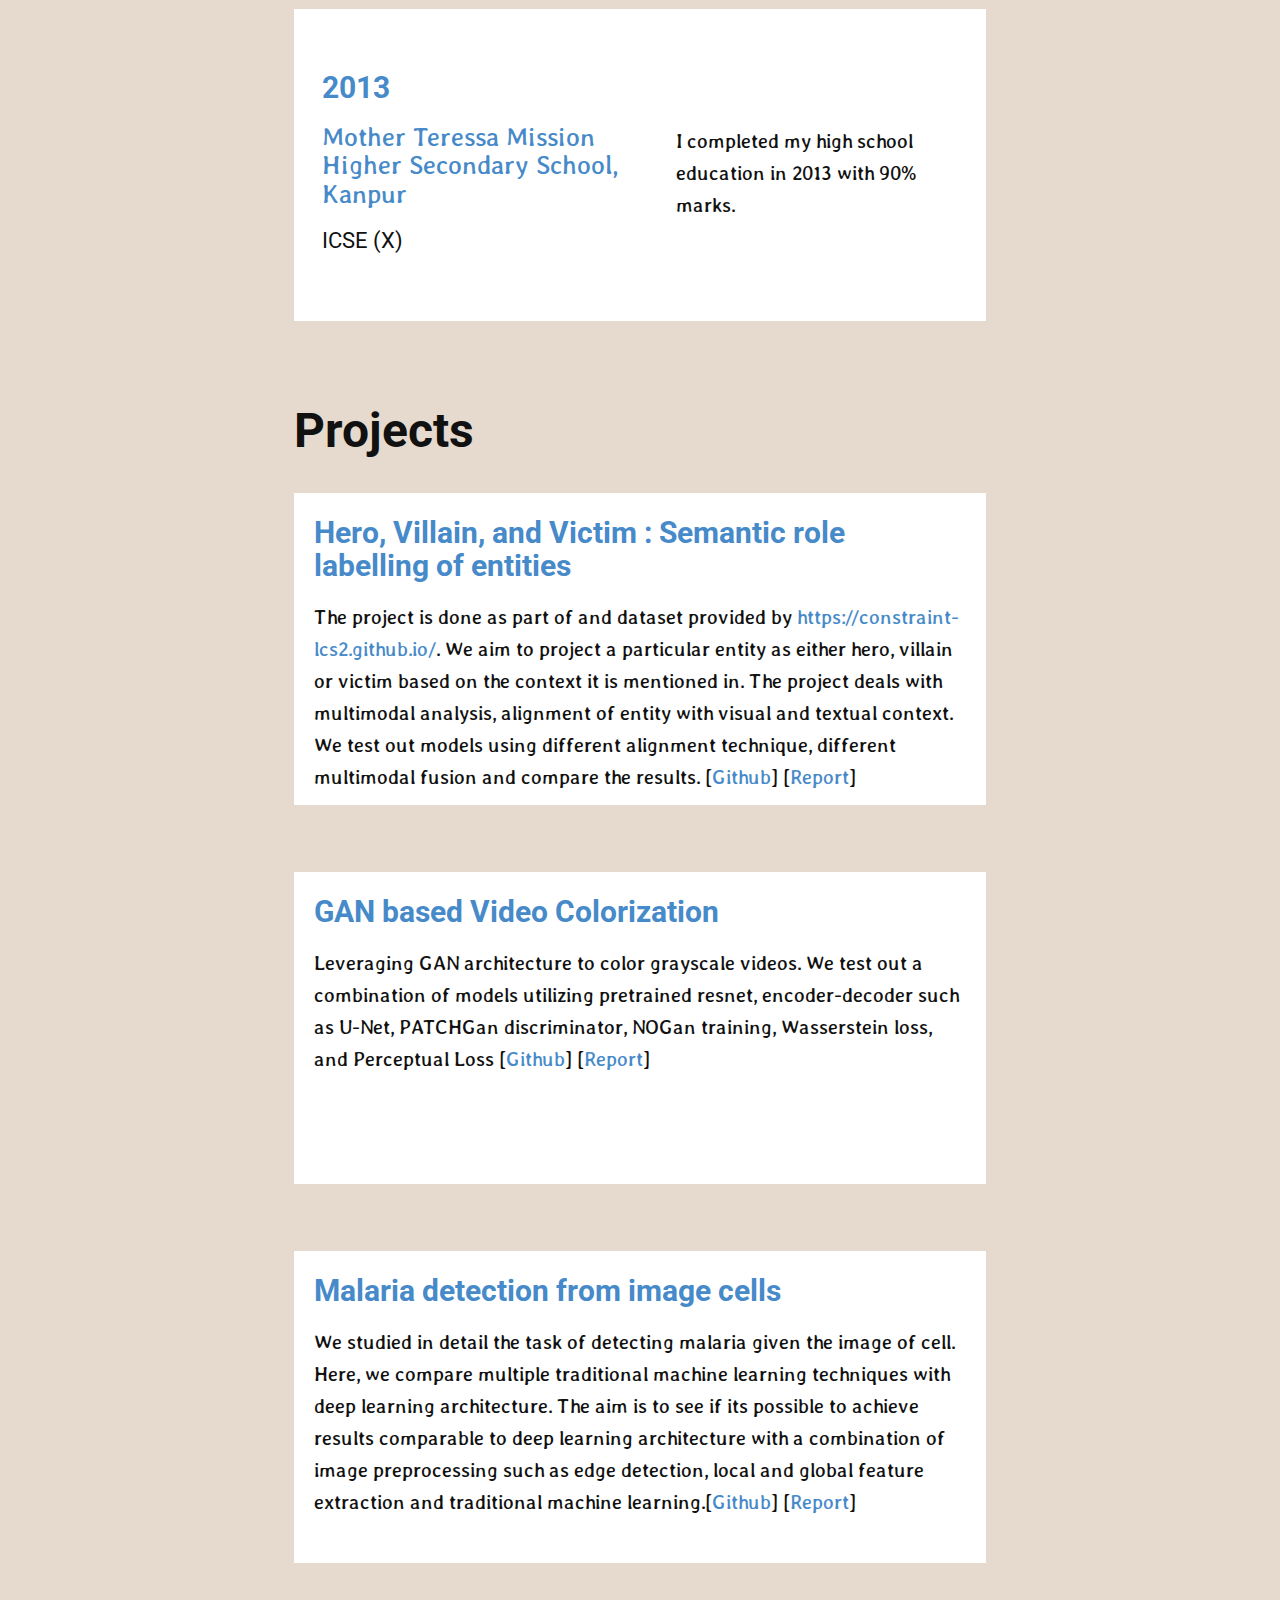
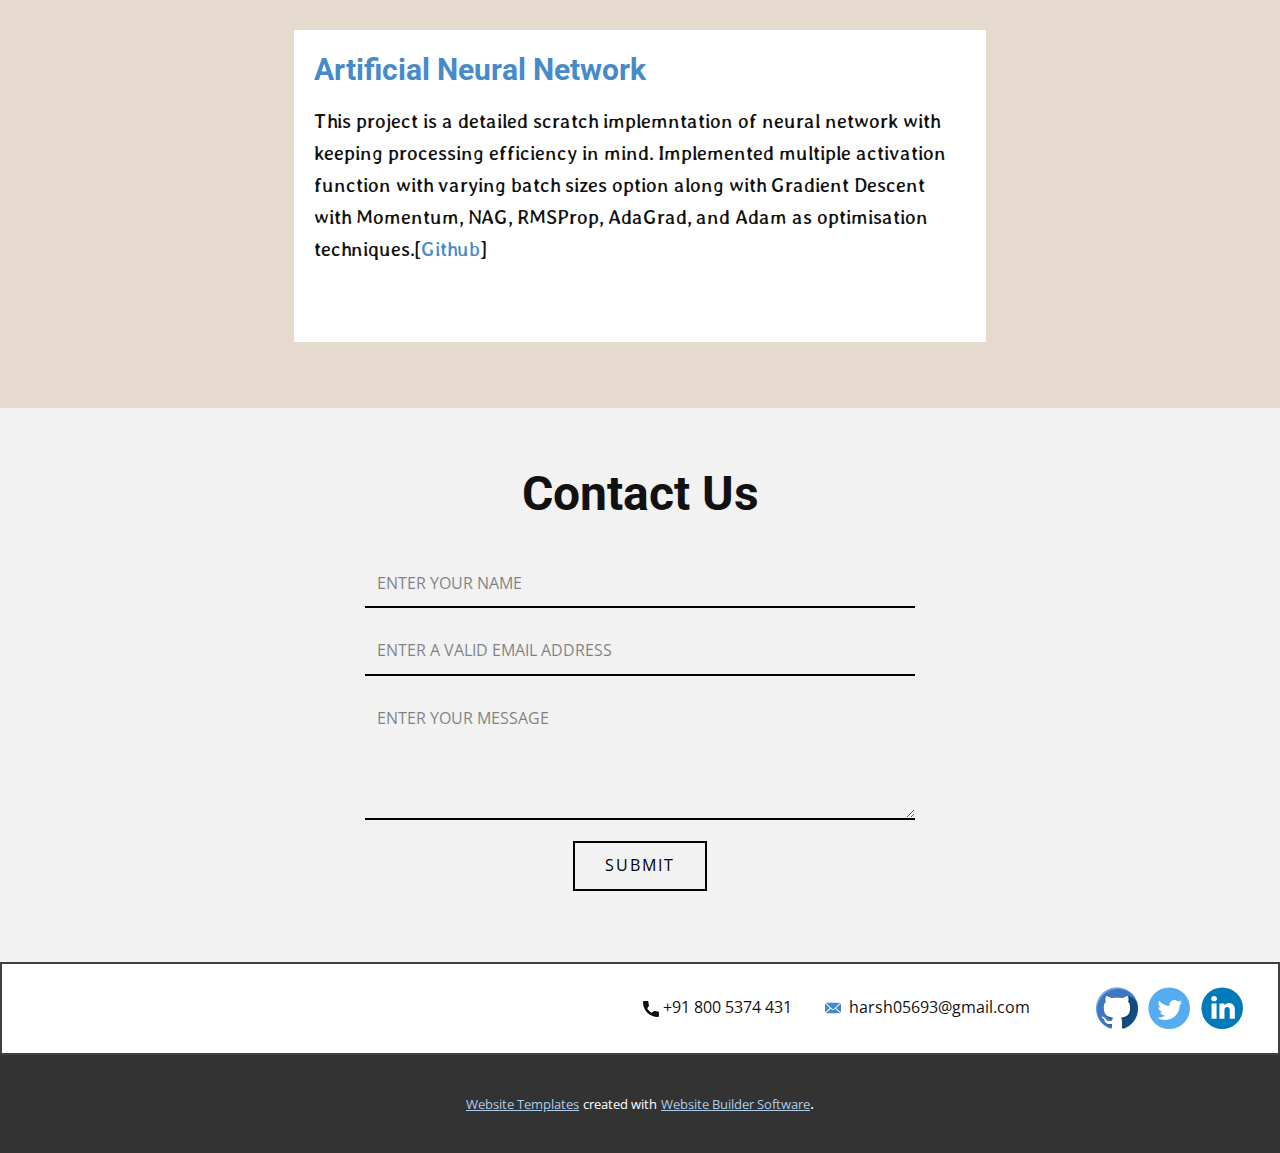
==== commit 5c4b75f1: "second commit" ====
--- a/About-Me.html
+++ b/About-Me.html
@@ -36,7 +36,7 @@
     <meta property="og:title" content="About Me">
     <meta property="og:type" content="website">
   </head>
-  <body class="u-body u-overlap u-xl-mode" data-lang="en"><header class="u-clearfix u-header u-sticky u-sticky-fdda u-header" id="sec-eebd"><div class="u-clearfix u-sheet u-sheet-1">
+  <body class="u-body u-overlap u-xl-mode" data-lang="en"><header class="u-clearfix u-header u-sticky u-sticky-fdda u-white u-header" id="sec-eebd"><div class="u-clearfix u-sheet u-sheet-1">
         <nav class="u-menu u-menu-one-level u-offcanvas u-menu-1" data-responsive-from="MD">
           <div class="menu-collapse" style="font-size: 1rem; letter-spacing: 0px; font-weight: 700; text-transform: uppercase;">
             <a class="u-button-style u-custom-active-border-color u-custom-active-color u-custom-border u-custom-border-color u-custom-borders u-custom-color u-custom-hover-border-color u-custom-hover-color u-custom-left-right-menu-spacing u-custom-padding-bottom u-custom-text-active-color u-custom-text-color u-custom-text-decoration u-custom-text-hover-color u-custom-top-bottom-menu-spacing u-nav-link u-text-active-palette-1-base u-text-hover-palette-2-base" href="#">
@@ -70,17 +70,19 @@
             <div class="u-black u-menu-overlay u-opacity u-opacity-70"></div>
           </div>
         </nav>
-      </div></header>
+      </div><style class="u-sticky-style" data-style-id="fdda">.u-sticky-fixed.u-sticky-fdda:before, .u-body.u-sticky-fixed .u-sticky-fdda:before {
+borders: top right bottom left !important
+}</style></header>
     <section class="u-clearfix u-section-1" id="sec-ef67">
       <div class="u-clearfix u-sheet u-sheet-1">
         <div class="u-clearfix u-expanded-width u-layout-wrap u-layout-wrap-1">
           <div class="u-layout">
             <div class="u-layout-row">
               <div class="u-container-style u-custom-color-5 u-layout-cell u-size-26 u-layout-cell-1">
-                <div class="u-container-layout u-valign-bottom-lg u-valign-bottom-md u-valign-bottom-sm u-valign-bottom-xl u-container-layout-1">
+                <div class="u-container-layout u-container-layout-1">
                   <div class="u-container-style u-custom-color-1 u-group u-group-1">
                     <div class="u-container-layout u-container-layout-2">
-                      <div class="u-image u-image-circle u-preserve-proportions u-image-1" alt="" data-image-width="576" data-image-height="576"></div>
+                      <div class="u-image u-image-circle u-preserve-proportions u-image-1" alt="" data-image-width="1440" data-image-height="1920"></div>
                       <h1 class="u-align-center u-text u-text-1">Harsh Vardhan Bhadauriya<br>-----<br>
                       </h1>
                       <h2 class="u-align-center u-custom-font u-font-lato u-text u-text-default u-text-2">Graduate Student </h2>
@@ -142,6 +144,15 @@
             </h2>
           </div>
         </div>
+        <div class="u-container-style u-group u-white u-group-3">
+          <div class="u-container-layout u-container-layout-3">
+            <h2 class="u-align-left u-custom-font u-font-roboto u-subtitle u-text u-text-default u-text-palette-1-base u-text-10">June 2018 </h2>
+            <h2 class="u-align-left u-custom-font u-subtitle u-text u-text-11">Internship</h2>
+            <p class="u-align-left u-custom-font u-text u-text-12"> Worked on a network monitoring tool that captures and analyzes the packets for abnormal activity.</p>
+            <h2 class="u-align-left u-custom-font u-font-roboto u-subtitle u-text u-text-default u-text-13">Indian Institute of Technology,<br>Kanpur
+            </h2>
+          </div>
+        </div>
       </div>
     </section>
     <section class="u-clearfix u-custom-color-5 u-section-3" id="sec-2f54">
@@ -253,6 +264,9 @@
         </div>
       </div>
     </section>
+    <style class="u-overlap-style">.u-overlap:not(.u-sticky-scroll) .u-header {
+background-color: #ffffff !important
+}</style>
     
     
     <footer class="u-align-center-md u-align-center-sm u-align-center-xs u-border-2 u-border-grey-75 u-clearfix u-footer u-white" id="sec-d22f"><div class="u-clearfix u-sheet u-valign-middle u-sheet-1">
--- a/About-Me.css
+++ b/About-Me.css
@@ -18,7 +18,8 @@
 .u-section-1 .u-group-1 {
   min-height: 445px;
   width: 309px;
-  margin: 0 -58px 0 auto;
+  height: auto;
+  margin: 61px -58px -1px auto;
 }
 
 .u-section-1 .u-container-layout-2 {
@@ -29,7 +30,7 @@
 .u-section-1 .u-image-1 {
   width: 155px;
   height: 155px;
-  background-image: url("images/harsh.jpg");
+  background-image: url("images/IMG_6906.jpg");
   background-position: 50% 50%;
   margin: 11px auto 0;
 }
@@ -125,6 +126,10 @@
     min-height: 416px;
   }
 
+  .u-section-1 .u-group-1 {
+    height: auto;
+  }
+
   .u-section-1 .u-container-layout-2 {
     padding-left: 30px;
     padding-right: 30px;
@@ -213,12 +218,12 @@
     font-size: 1.875rem;
   }
 }.u-section-2 .u-sheet-1 {
-  min-height: 870px;
+  min-height: 1261px;
 }
 
 .u-section-2 .u-text-1 {
   font-weight: 700;
-  margin: 18px auto 0 224px;
+  margin: 35px auto 0 224px;
 }
 
 .u-section-2 .u-group-1 {
@@ -272,7 +277,7 @@
   width: 692px;
   min-height: 312px;
   height: auto;
-  margin: 66px auto 60px;
+  margin: 66px auto 0;
 }
 
 .u-section-2 .u-container-layout-2 {
@@ -310,6 +315,43 @@
   padding: 0;
 }
 
+.u-section-2 .u-group-3 {
+  width: 692px;
+  min-height: 312px;
+  height: auto;
+  margin: 71px auto 60px;
+}
+
+.u-section-2 .u-container-layout-3 {
+  padding: 4px 28px;
+}
+
+.u-section-2 .u-text-10 {
+  font-size: 1.875rem;
+  font-weight: 700;
+  margin: 53px auto 0 0;
+}
+
+.u-section-2 .u-text-11 {
+  font-size: 1.625rem;
+  font-family: "Averia Libre";
+  font-weight: normal;
+  margin: 24px 317px 0 0;
+}
+
+.u-section-2 .u-text-12 {
+  font-size: 1.25rem;
+  font-family: "Averia Libre";
+  font-weight: normal;
+  margin: -28px 20px 0 354px;
+}
+
+.u-section-2 .u-text-13 {
+  font-weight: 400;
+  font-size: 1.375rem;
+  margin: -76px auto 28px 0;
+}
+
 @media (max-width: 1199px) {
   .u-section-2 .u-group-1 {
     height: auto;
@@ -334,6 +376,18 @@
   .u-section-2 .u-text-8 {
     margin-top: -11px;
   }
+
+  .u-section-2 .u-group-3 {
+    height: auto;
+  }
+
+  .u-section-2 .u-text-11 {
+    margin-top: 11px;
+  }
+
+  .u-section-2 .u-text-12 {
+    margin-top: -11px;
+  }
 }
 
 @media (max-width: 767px) {
@@ -394,6 +448,33 @@
   .u-section-2 .u-text-9 {
     margin-top: 20px;
   }
+
+  .u-section-2 .u-group-3 {
+    width: 540px;
+  }
+
+  .u-section-2 .u-container-layout-3 {
+    padding-left: 10px;
+    padding-right: 10px;
+  }
+
+  .u-section-2 .u-text-10 {
+    margin-top: 32px;
+  }
+
+  .u-section-2 .u-text-11 {
+    margin-right: 200px;
+  }
+
+  .u-section-2 .u-text-12 {
+    margin-top: 20px;
+    margin-right: 17px;
+    margin-left: 257px;
+  }
+
+  .u-section-2 .u-text-13 {
+    margin-top: 20px;
+  }
 }
 
 @media (max-width: 575px) {
@@ -446,13 +527,36 @@
   .u-section-2 .u-text-9 {
     margin-top: 115px;
   }
+
+  .u-section-2 .u-group-3 {
+    width: 340px;
+  }
+
+  .u-section-2 .u-text-10 {
+    font-size: 1.5rem;
+    margin-top: 103px;
+  }
+
+  .u-section-2 .u-text-11 {
+    font-size: 1.5rem;
+    margin-top: 20px;
+    margin-right: 0;
+  }
+
+  .u-section-2 .u-text-12 {
+    margin-left: 57px;
+  }
+
+  .u-section-2 .u-text-13 {
+    margin-top: 115px;
+  }
 }.u-section-3 .u-sheet-1 {
-  min-height: 1610px;
+  min-height: 1626px;
 }
 
 .u-section-3 .u-text-1 {
   font-weight: 700;
-  margin: 19px auto 0 224px;
+  margin: 35px auto 0 224px;
 }
 
 .u-section-3 .u-group-1 {
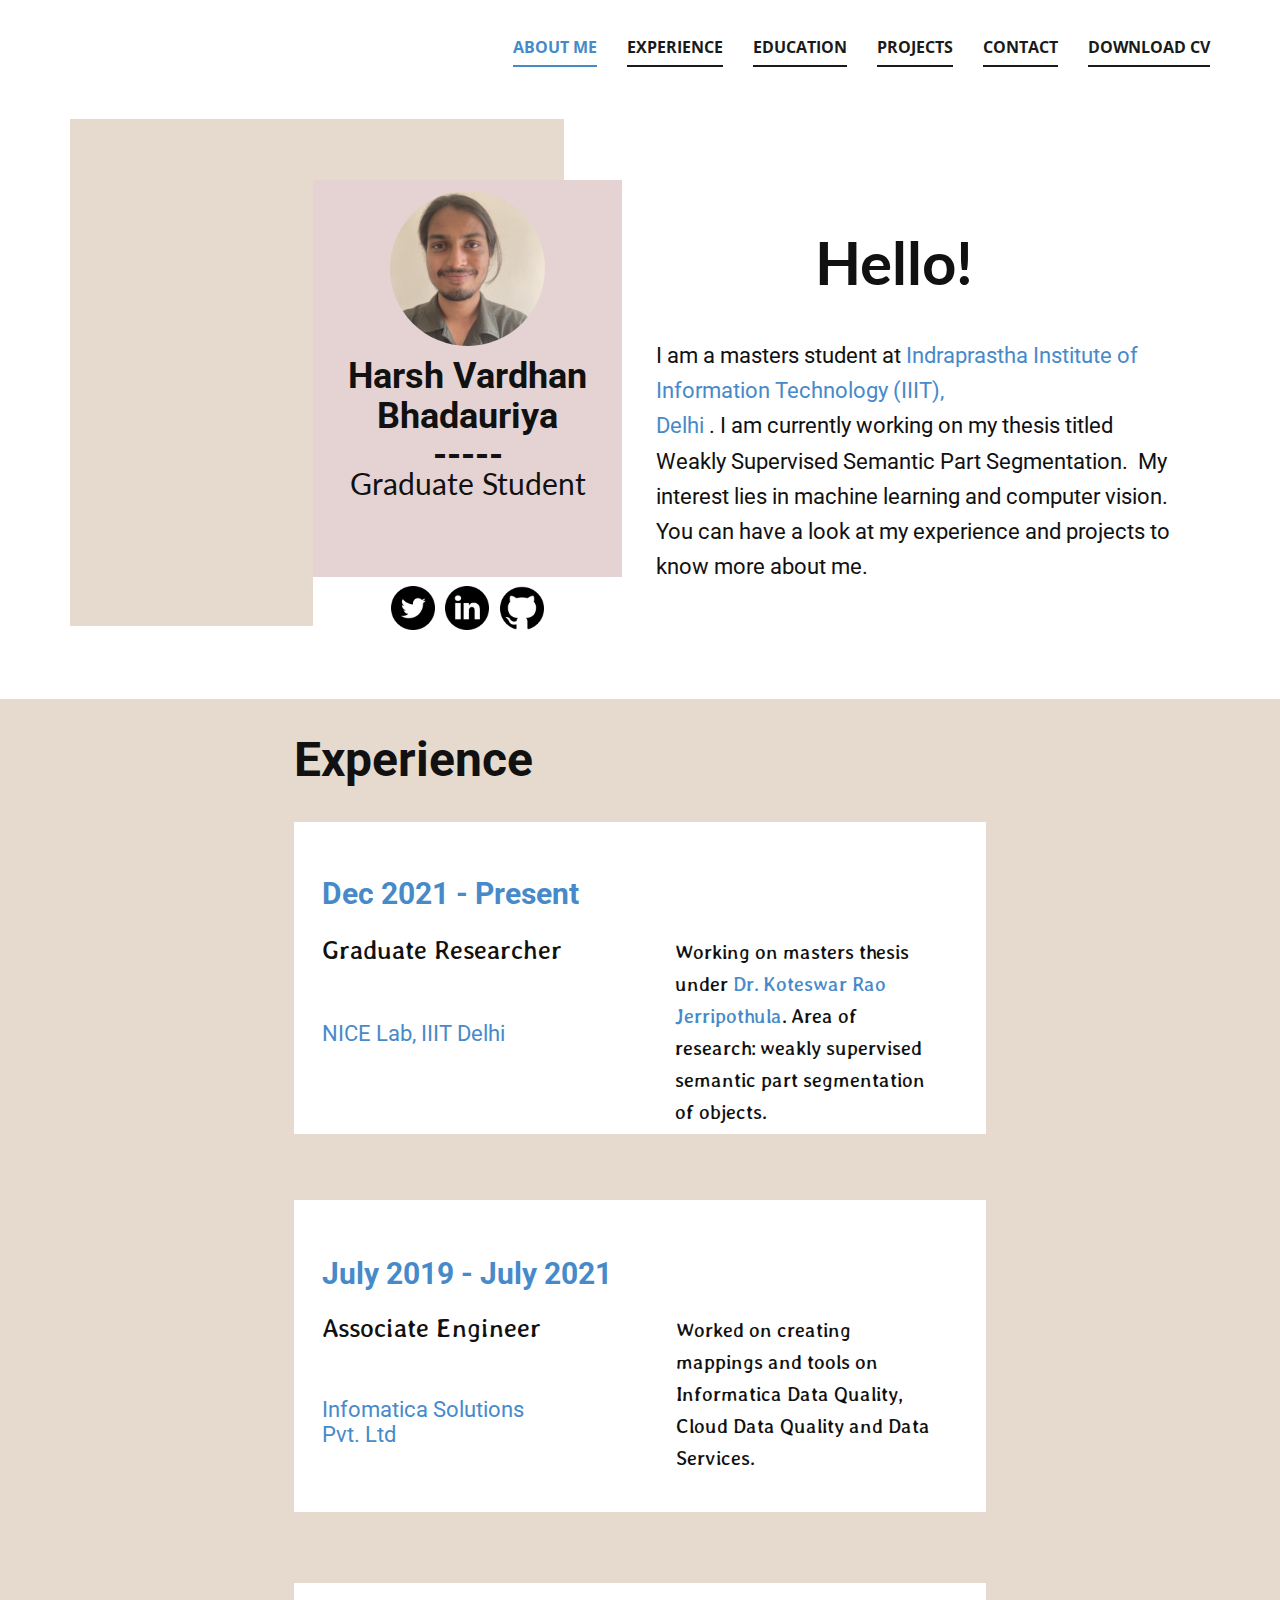
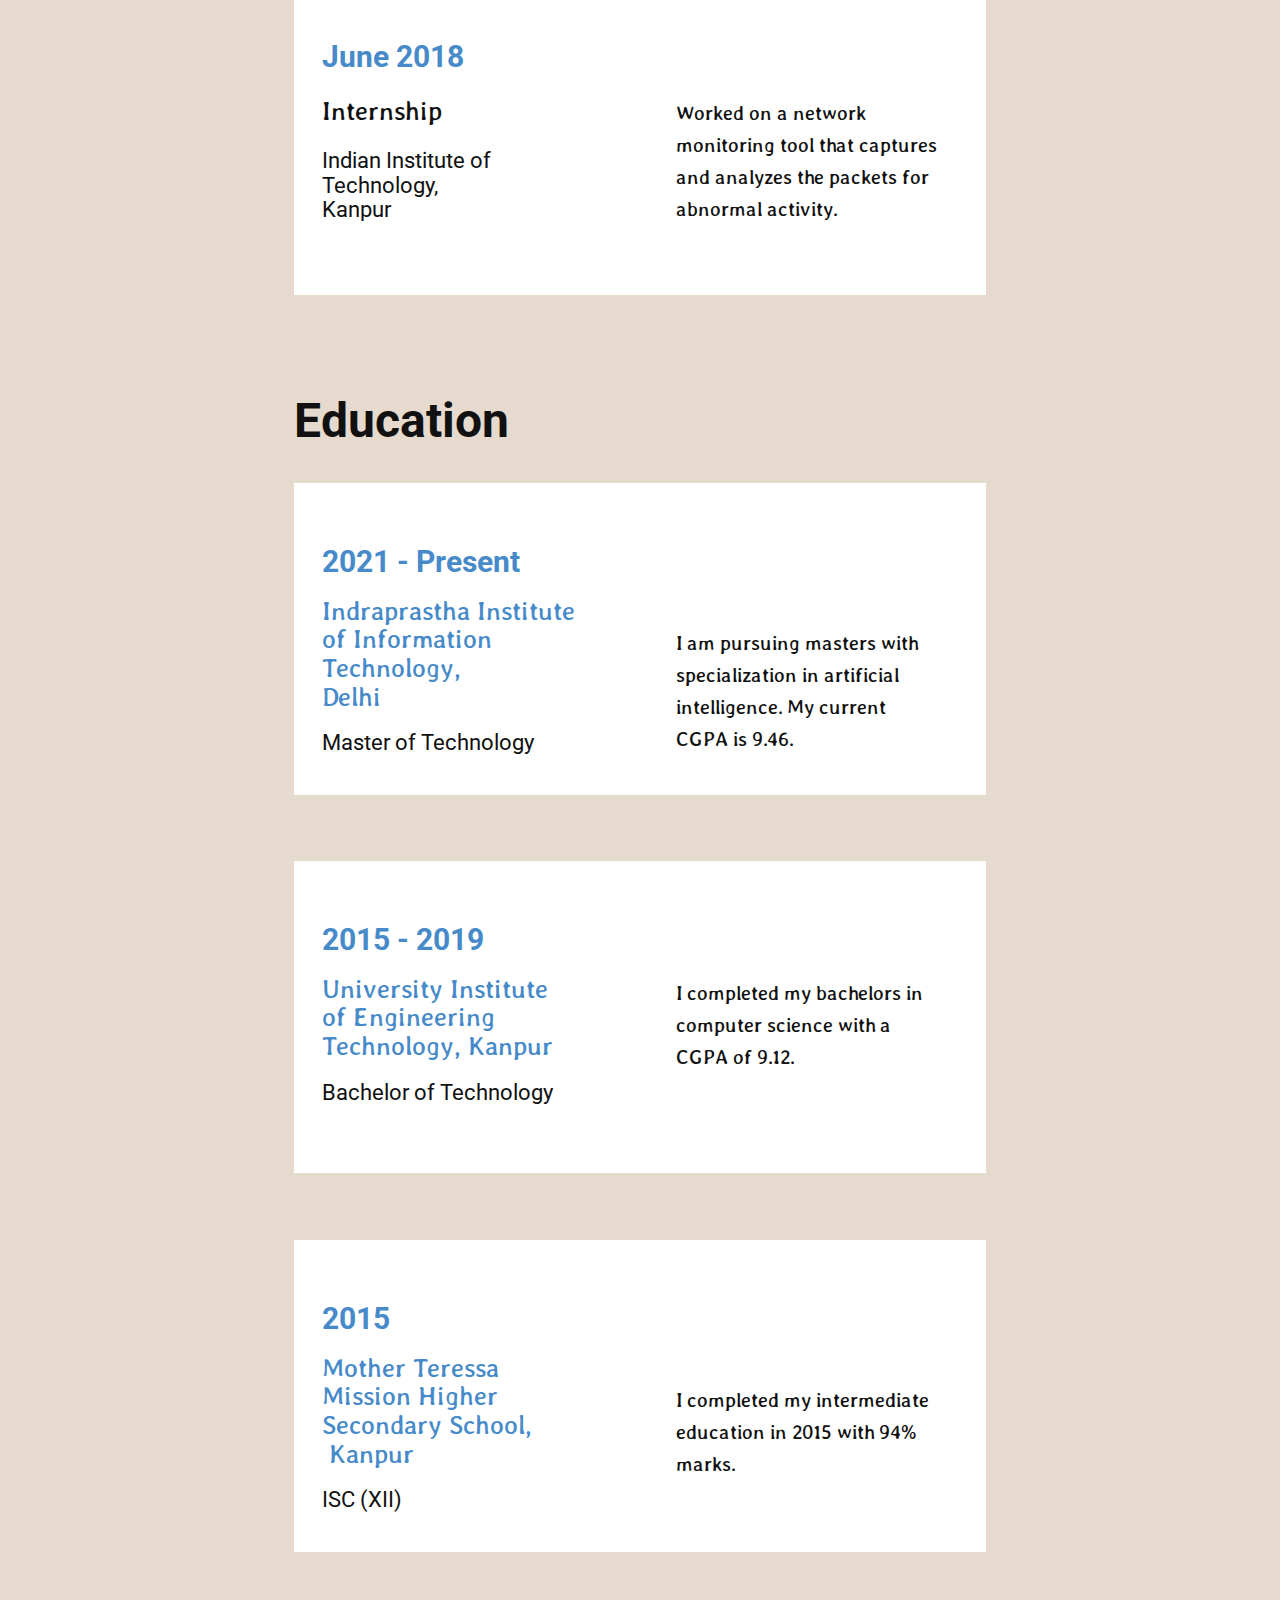
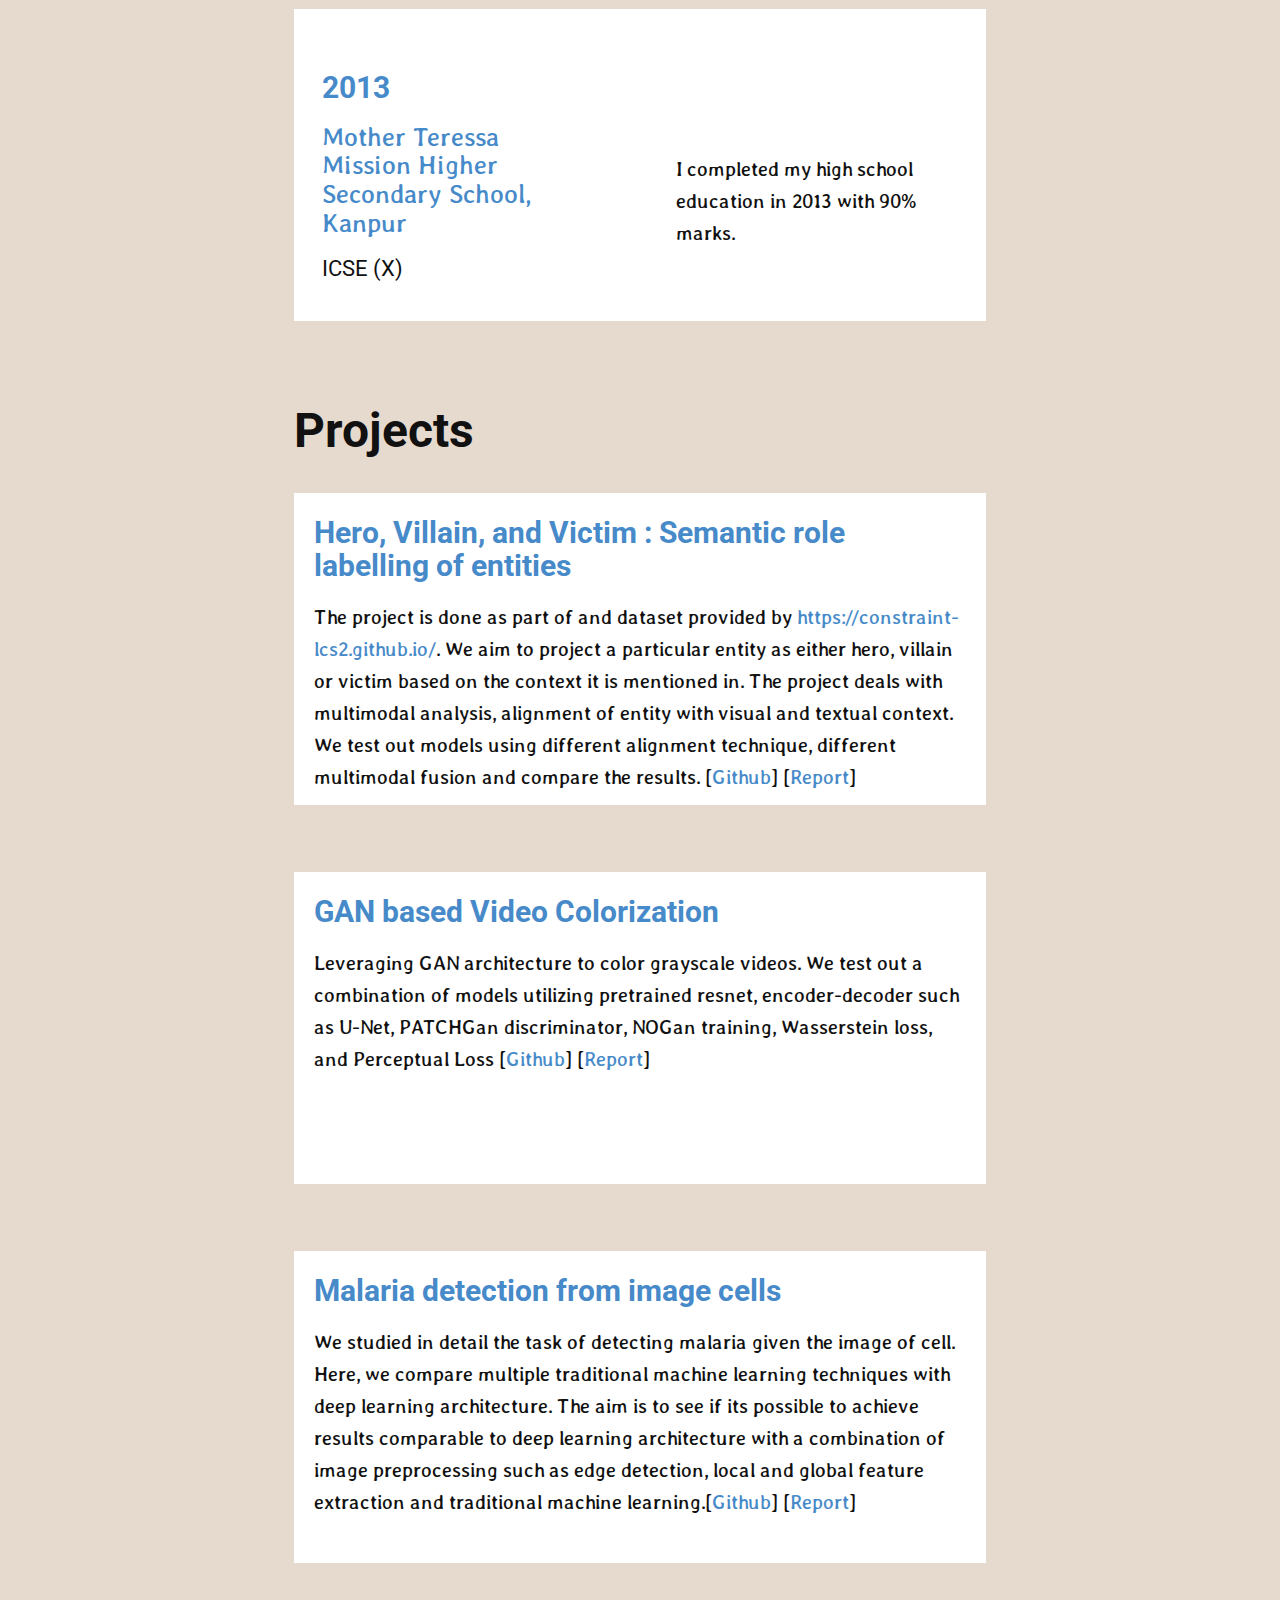
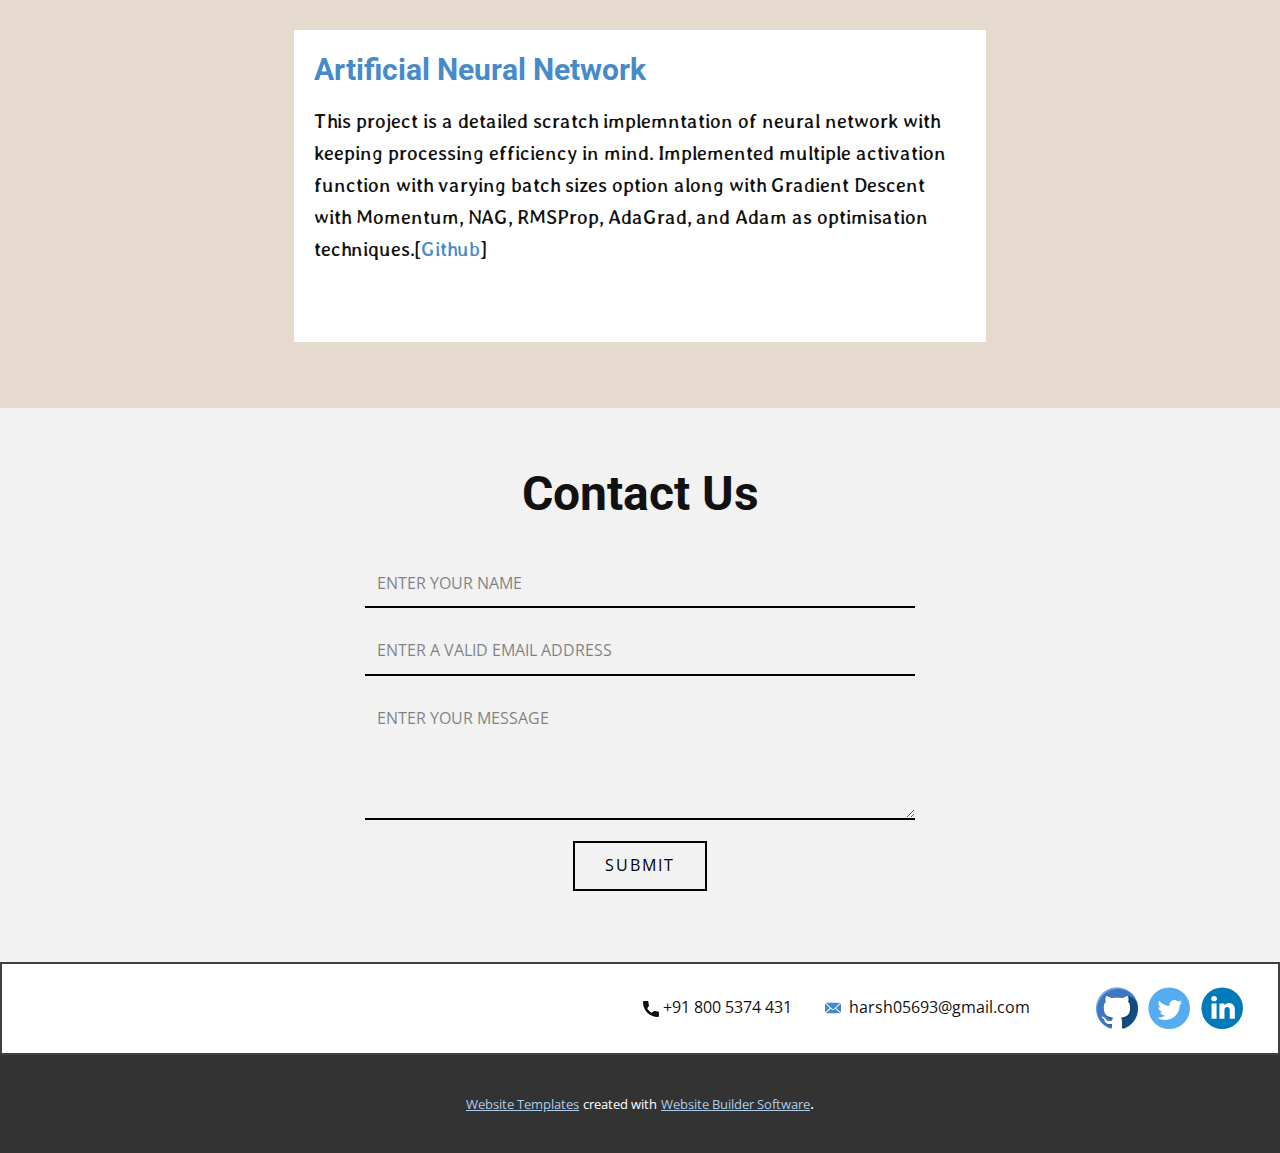
==== commit 60a3be30: "Updated cgpa" ====
--- a/About-Me.html
+++ b/About-Me.html
@@ -51,7 +51,7 @@
 </li><li class="u-nav-item"><a class="u-border-2 u-border-active-palette-1-base u-border-grey-90 u-border-hover-palette-1-base u-border-no-left u-border-no-right u-border-no-top u-button-style u-nav-link u-text-active-palette-1-base u-text-grey-90 u-text-hover-palette-1-base" href="About-Me.html#sec-2f54" data-page-id="231396813" style="padding: 10px 0px;">Education</a>
 </li><li class="u-nav-item"><a class="u-border-2 u-border-active-palette-1-base u-border-grey-90 u-border-hover-palette-1-base u-border-no-left u-border-no-right u-border-no-top u-button-style u-nav-link u-text-active-palette-1-base u-text-grey-90 u-text-hover-palette-1-base" href="About-Me.html#sec-294a" data-page-id="231396813" style="padding: 10px 0px;">Projects</a>
 </li><li class="u-nav-item"><a class="u-border-2 u-border-active-palette-1-base u-border-grey-90 u-border-hover-palette-1-base u-border-no-left u-border-no-right u-border-no-top u-button-style u-nav-link u-text-active-palette-1-base u-text-grey-90 u-text-hover-palette-1-base" href="About-Me.html#sec-33ed" data-page-id="231396813" style="padding: 10px 0px;">Contact</a>
-</li><li class="u-nav-item"><a class="u-border-2 u-border-active-palette-1-base u-border-grey-90 u-border-hover-palette-1-base u-border-no-left u-border-no-right u-border-no-top u-button-style u-nav-link u-text-active-palette-1-base u-text-grey-90 u-text-hover-palette-1-base" href="https://drive.google.com/file/d/1xx1D2qWY3xnQplP9KGtunaa7E5YCOK4K/view?usp=sharing" target="_blank" style="padding: 10px 0px;">Download CV</a>
+</li><li class="u-nav-item"><a class="u-border-2 u-border-active-palette-1-base u-border-grey-90 u-border-hover-palette-1-base u-border-no-left u-border-no-right u-border-no-top u-button-style u-nav-link u-text-active-palette-1-base u-text-grey-90 u-text-hover-palette-1-base" href="https://drive.google.com/file/d/16ha3R_BGqZxnru7YpKHe1cpBrupu0yLo/view?usp=sharing" target="_blank" style="padding: 10px 0px;">Download CV</a>
 </li></ul>
           </div>
           <div class="u-custom-menu u-nav-container-collapse">
@@ -63,7 +63,7 @@
 </li><li class="u-nav-item"><a class="u-button-style u-nav-link" href="About-Me.html#sec-2f54" data-page-id="231396813">Education</a>
 </li><li class="u-nav-item"><a class="u-button-style u-nav-link" href="About-Me.html#sec-294a" data-page-id="231396813">Projects</a>
 </li><li class="u-nav-item"><a class="u-button-style u-nav-link" href="About-Me.html#sec-33ed" data-page-id="231396813">Contact</a>
-</li><li class="u-nav-item"><a class="u-button-style u-nav-link" href="https://drive.google.com/file/d/1xx1D2qWY3xnQplP9KGtunaa7E5YCOK4K/view?usp=sharing" target="_blank">Download CV</a>
+</li><li class="u-nav-item"><a class="u-button-style u-nav-link" href="https://drive.google.com/file/d/16ha3R_BGqZxnru7YpKHe1cpBrupu0yLo/view?usp=sharing" target="_blank">Download CV</a>
 </li></ul>
               </div>
             </div>
@@ -103,12 +103,12 @@
                 </div>
               </div>
               <div class="u-container-style u-layout-cell u-size-34 u-layout-cell-2">
-                <div class="u-container-layout u-container-layout-4">
+                <div class="u-container-layout u-valign-bottom-sm u-valign-bottom-xs u-container-layout-4">
                   <div class="u-container-style u-group u-white u-group-3">
-                    <div class="u-container-layout u-container-layout-5">
+                    <div class="u-container-layout u-valign-bottom-xs u-container-layout-5">
                       <h1 class="u-align-center u-custom-font u-font-lato u-text u-text-default u-text-3">Hello!</h1>
-                      <p class="u-align-left u-custom-font u-font-roboto u-text u-text-4">I am a masters student at&nbsp;<a href="https://www.iiitd.ac.in/" class="u-active-none u-border-none u-btn u-button-link u-button-style u-hover-none u-none u-text-palette-1-base u-btn-1" target="_blank">Indraprastha Institute of Information Technology (IIIT), Delh​i</a>. I am currently working on my thesis titled Weakly Supervised Semantic Part Segmentation.&nbsp; My interest lies in machine learning and computer vision.&nbsp;<br>
-                        <br>You can have a look at my experience and projects to know more about me.
+                      <p class="u-align-left u-custom-font u-font-roboto u-text u-text-4">I am a masters student at&nbsp;<a href="https://www.iiitd.ac.in/" class="u-active-none u-border-none u-btn u-button-link u-button-style u-hover-none u-none u-text-palette-1-base u-btn-1" target="_blank">Indraprastha Institute of Information Technology (IIIT),&nbsp;<br>Delh​i
+                        </a>. I am currently working on my thesis titled Weakly Supervised Semantic Part Segmentation.&nbsp; My interest lies in machine learning and computer vision.&nbsp;<br>You can have a look at my experience and projects to know more about me.
                       </p>
                     </div>
                   </div>
@@ -123,33 +123,34 @@
       <div class="u-clearfix u-sheet u-sheet-1">
         <h1 class="u-align-left u-custom-font u-font-roboto u-text u-text-default u-text-1">Experience<span style="font-weight: 700;"></span>
         </h1>
-        <div class="u-container-style u-group u-white u-group-1">
+        <div class="u-align-center-xs u-container-style u-expanded-width-sm u-expanded-width-xs u-group u-white u-group-1">
           <div class="u-container-layout u-container-layout-1">
-            <h2 class="u-align-left u-custom-font u-font-roboto u-subtitle u-text u-text-default u-text-palette-1-base u-text-2">Dec 2021​ - Present</h2>
-            <h2 class="u-align-left u-custom-font u-subtitle u-text u-text-3"> Graduate Researcher</h2>
-            <p class="u-align-left u-custom-font u-text u-text-4"> Working on masters thesis under <a href="https://sites.google.com/site/koteswarraojerripothula/home" class="u-active-none u-border-none u-btn u-button-link u-button-style u-hover-none u-none u-text-palette-1-base u-btn-1" target="_blank">Dr. Koteswar Rao Jerripothula</a>. Area of research: weakly supervised semantic part segmentation of objects.&nbsp;
-            </p>
-            <h2 class="u-align-left u-custom-font u-font-roboto u-subtitle u-text u-text-default u-text-5">
+            <h2 class="u-align-left-lg u-align-left-md u-align-left-sm u-align-left-xl u-custom-font u-font-roboto u-subtitle u-text u-text-default u-text-palette-1-base u-text-2">Dec 2021​ - Present</h2>
+            <h2 class="u-align-left-lg u-align-left-md u-align-left-sm u-align-left-xl u-custom-font u-subtitle u-text u-text-3"> Graduate Researcher</h2>
+            <p class="u-align-left-lg u-align-left-md u-align-left-sm u-align-left-xl u-custom-font u-text u-text-4"> Working on masters thesis under <a href="https://sites.google.com/site/koteswarraojerripothula/home" class="u-active-none u-border-none u-btn u-button-link u-button-style u-hover-none u-none u-text-palette-1-base u-btn-1" target="_blank">Dr. Koteswar Rao Jerripothula</a>. Area of research: weakly supervised semantic part segmentation of objects.&nbsp;
+            </p>
+            <h2 class="u-align-left-lg u-align-left-md u-align-left-sm u-align-left-xl u-custom-font u-font-roboto u-subtitle u-text u-text-default u-text-5">
               <a href="https://sites.google.com/site/koteswarraojerripothula/neatai-servolab" class="u-active-none u-border-none u-btn u-button-link u-button-style u-hover-none u-none u-text-palette-1-base u-btn-2" target="_blank"> NICE Lab, IIIT Delhi</a>
             </h2>
           </div>
         </div>
-        <div class="u-container-style u-group u-white u-group-2">
+        <div class="u-align-center-xs u-container-style u-expanded-width-sm u-expanded-width-xs u-group u-white u-group-2">
           <div class="u-container-layout u-container-layout-2">
-            <h2 class="u-align-left u-custom-font u-font-roboto u-subtitle u-text u-text-default u-text-palette-1-base u-text-6">July 2019​ - July 2021</h2>
-            <h2 class="u-align-left u-custom-font u-subtitle u-text u-text-7"> Associate Engineer</h2>
-            <p class="u-align-left u-custom-font u-text u-text-8"> Worked on creating mappings and tools on Informatica Data Quality, Cloud Data Quality and Data Services.</p>
-            <h2 class="u-align-left u-custom-font u-font-roboto u-subtitle u-text u-text-default u-text-9">
-              <a href="https://www.informatica.com/in/" class="u-active-none u-border-none u-btn u-button-link u-button-style u-hover-none u-none u-text-palette-1-base u-btn-3" target="_blank"> Infomatica Solutions Pvt. Ltd</a>
-            </h2>
-          </div>
-        </div>
-        <div class="u-container-style u-group u-white u-group-3">
+            <h2 class="u-align-left-lg u-align-left-md u-align-left-sm u-align-left-xl u-custom-font u-font-roboto u-subtitle u-text u-text-default u-text-palette-1-base u-text-6">July 2019​ - July 2021</h2>
+            <h2 class="u-align-left-lg u-align-left-md u-align-left-sm u-align-left-xl u-custom-font u-subtitle u-text u-text-7"> Associate Engineer</h2>
+            <p class="u-align-left-lg u-align-left-md u-align-left-sm u-align-left-xl u-custom-font u-text u-text-8"> Worked on creating mappings and tools on Informatica Data Quality, Cloud Data Quality and Data Services.</p>
+            <h2 class="u-align-left-lg u-align-left-md u-align-left-sm u-align-left-xl u-custom-font u-font-roboto u-subtitle u-text u-text-default u-text-9">
+              <a href="https://www.informatica.com/in/" class="u-active-none u-border-none u-btn u-button-link u-button-style u-hover-none u-none u-text-palette-1-base u-btn-3" target="_blank"> Infomatica Solutions&nbsp;<br>Pvt. Ltd
+              </a>
+            </h2>
+          </div>
+        </div>
+        <div class="u-container-style u-expanded-width-xs u-group u-white u-group-3">
           <div class="u-container-layout u-container-layout-3">
-            <h2 class="u-align-left u-custom-font u-font-roboto u-subtitle u-text u-text-default u-text-palette-1-base u-text-10">June 2018 </h2>
-            <h2 class="u-align-left u-custom-font u-subtitle u-text u-text-11">Internship</h2>
-            <p class="u-align-left u-custom-font u-text u-text-12"> Worked on a network monitoring tool that captures and analyzes the packets for abnormal activity.</p>
-            <h2 class="u-align-left u-custom-font u-font-roboto u-subtitle u-text u-text-default u-text-13">Indian Institute of Technology,<br>Kanpur
+            <h2 class="u-align-center-xs u-align-left-lg u-align-left-md u-align-left-sm u-align-left-xl u-custom-font u-font-roboto u-subtitle u-text u-text-default u-text-palette-1-base u-text-10">June 2018 </h2>
+            <h2 class="u-align-center-xs u-align-left-lg u-align-left-md u-align-left-sm u-align-left-xl u-custom-font u-subtitle u-text u-text-11">Internship</h2>
+            <p class="u-align-center-xs u-align-left-lg u-align-left-md u-align-left-sm u-align-left-xl u-custom-font u-text u-text-12"> Worked on a network monitoring tool that captures and analyzes the packets for abnormal activity.</p>
+            <h2 class="u-align-center-xs u-align-left-lg u-align-left-md u-align-left-sm u-align-left-xl u-custom-font u-font-roboto u-subtitle u-text u-text-default-lg u-text-default-md u-text-default-sm u-text-default-xl u-text-13">Indian Institute&nbsp;of&nbsp;<br>Technology,<br>Kanpur
             </h2>
           </div>
         </div>
@@ -159,46 +160,49 @@
       <div class="u-clearfix u-sheet u-sheet-1">
         <h1 class="u-align-left u-custom-font u-font-roboto u-text u-text-default u-text-1">Education<span style="font-weight: 700;"></span>
         </h1>
-        <div class="u-container-style u-group u-white u-group-1">
+        <div class="u-align-center-xs u-container-style u-group u-white u-group-1">
           <div class="u-container-layout u-container-layout-1">
-            <h2 class="u-align-left u-custom-font u-font-roboto u-subtitle u-text u-text-default u-text-palette-1-base u-text-2">2021​ - Present</h2>
-            <h2 class="u-align-left u-custom-font u-subtitle u-text u-text-3">
-              <a href="https://www.iiitd.ac.in/" class="u-active-none u-border-none u-btn u-button-link u-button-style u-hover-none u-none u-text-palette-1-base u-btn-1"> Indraprastha Institute of Information Techn​​ology,&nbsp;<br>Delh​i
-              </a>
-            </h2>
-            <p class="u-align-left u-custom-font u-text u-text-4"> I am pursuing masters with&nbsp;<br>specialization in artificial intelligence. My current CGPA is 9.17 (till 2nd Semester)
-            </p>
-            <h2 class="u-align-left u-custom-font u-font-roboto u-subtitle u-text u-text-default u-text-5">Master of Technology</h2>
-          </div>
-        </div>
-        <div class="u-container-style u-group u-white u-group-2">
+            <h2 class="u-align-left-lg u-align-left-md u-align-left-sm u-align-left-xl u-custom-font u-font-roboto u-subtitle u-text u-text-default u-text-palette-1-base u-text-2">2021​ - Present</h2>
+            <h2 class="u-align-left-lg u-align-left-md u-align-left-sm u-align-left-xl u-custom-font u-subtitle u-text u-text-3">
+              <a href="https://www.iiitd.ac.in/" class="u-active-none u-border-none u-btn u-button-link u-button-style u-hover-none u-none u-text-palette-1-base u-btn-1"> Indraprastha Institute&nbsp;<br>of Information&nbsp;<br>Techn​​ology,&nbsp;<br>Delh​i
+              </a>
+            </h2>
+            <p class="u-align-left-lg u-align-left-md u-align-left-sm u-align-left-xl u-custom-font u-text u-text-4"> I am pursuing masters with&nbsp;<br>specialization in artificial intelligence. My current CGPA is 9.46.
+            </p>
+            <h2 class="u-align-center-xs u-align-left-lg u-align-left-md u-align-left-sm u-align-left-xl u-custom-font u-font-roboto u-subtitle u-text u-text-default u-text-5">Master of Technology</h2>
+          </div>
+        </div>
+        <div class="u-align-center-xs u-container-style u-group u-white u-group-2">
           <div class="u-container-layout u-container-layout-2">
-            <h2 class="u-align-left u-custom-font u-font-roboto u-subtitle u-text u-text-default u-text-palette-1-base u-text-6">2015​ - 2019</h2>
-            <h2 class="u-align-left u-custom-font u-subtitle u-text u-text-7">
-              <a href="http://csjmu.ac.in/school-of-engineering-and-technology/#" class="u-active-none u-border-none u-btn u-button-link u-button-style u-hover-none u-none u-text-palette-1-base u-btn-2">University Institute of Engineering Technology, Kanpur</a>
-            </h2>
-            <p class="u-align-left u-custom-font u-text u-text-8">I completed my bachelors in computer science with a CGPA of 9.12.</p>
-            <h2 class="u-align-left u-custom-font u-font-roboto u-subtitle u-text u-text-default u-text-9">Bachelor of Technology</h2>
-          </div>
-        </div>
-        <div class="u-container-style u-group u-white u-group-3">
+            <h2 class="u-align-left-lg u-align-left-md u-align-left-sm u-align-left-xl u-custom-font u-font-roboto u-subtitle u-text u-text-default u-text-palette-1-base u-text-6">2015​ - 2019</h2>
+            <h2 class="u-align-left-lg u-align-left-md u-align-left-sm u-align-left-xl u-custom-font u-subtitle u-text u-text-7">
+              <a href="http://csjmu.ac.in/school-of-engineering-and-technology/#" class="u-active-none u-border-none u-btn u-button-link u-button-style u-hover-none u-none u-text-palette-1-base u-btn-2">University Institute&nbsp;<br>of Engineering&nbsp;<br>Technology, Kanpur
+              </a>
+            </h2>
+            <p class="u-align-left-lg u-align-left-md u-align-left-sm u-align-left-xl u-custom-font u-text u-text-8">I completed my bachelors in computer science with a CGPA of 9.12.</p>
+            <h2 class="u-align-left-lg u-align-left-md u-align-left-sm u-align-left-xl u-custom-font u-font-roboto u-subtitle u-text u-text-default u-text-9">Bachelor of Technology</h2>
+          </div>
+        </div>
+        <div class="u-container-style u-expanded-width-xs u-group u-white u-group-3">
           <div class="u-container-layout u-container-layout-3">
-            <h2 class="u-align-left u-custom-font u-font-roboto u-subtitle u-text u-text-default u-text-palette-1-base u-text-10">2015</h2>
-            <h2 class="u-align-left u-custom-font u-subtitle u-text u-text-11">
-              <a href="https://www.mtmhss.edu.in/Kidwai-Nagar/kidwai-nagar.aspx" class="u-active-none u-border-none u-btn u-button-link u-button-style u-hover-none u-none u-text-palette-1-base u-btn-3" target="_blank">Mother Teressa Mission Higher Secondary School, Kanpur</a>
-            </h2>
-            <p class="u-align-left u-custom-font u-text u-text-12">I completed my intermediate education in 2015 with 94% marks.</p>
-            <h2 class="u-align-left u-custom-font u-font-roboto u-subtitle u-text u-text-default u-text-13"> ISC (XII)</h2>
-          </div>
-        </div>
-        <div class="u-container-style u-group u-white u-group-4">
+            <h2 class="u-align-left-lg u-align-left-md u-align-left-sm u-align-left-xl u-custom-font u-font-roboto u-subtitle u-text u-text-default u-text-palette-1-base u-text-10">2015</h2>
+            <h2 class="u-align-left-lg u-align-left-md u-align-left-sm u-align-left-xl u-custom-font u-subtitle u-text u-text-11">
+              <a href="https://www.mtmhss.edu.in/Kidwai-Nagar/kidwai-nagar.aspx" class="u-active-none u-border-none u-btn u-button-link u-button-style u-hover-none u-none u-text-palette-1-base u-btn-3" target="_blank">Mother Teressa&nbsp;<br>Mission Higher&nbsp;<br>Secondary School,<br>&nbsp;Kanpur
+              </a>
+            </h2>
+            <p class="u-align-left-lg u-align-left-md u-align-left-sm u-align-left-xl u-custom-font u-text u-text-12">I completed my intermediate education in 2015 with 94% marks.</p>
+            <h2 class="u-align-left-lg u-align-left-md u-align-left-sm u-align-left-xl u-custom-font u-font-roboto u-subtitle u-text u-text-default u-text-13"> ISC (XII)</h2>
+          </div>
+        </div>
+        <div class="u-container-style u-expanded-width-sm u-expanded-width-xs u-group u-white u-group-4">
           <div class="u-container-layout u-container-layout-4">
-            <h2 class="u-align-left u-custom-font u-font-roboto u-subtitle u-text u-text-default u-text-palette-1-base u-text-14">2013</h2>
-            <h2 class="u-align-left u-custom-font u-subtitle u-text u-text-15">
-              <a href="https://www.mtmhss.edu.in/Kidwai-Nagar/kidwai-nagar.aspx" class="u-active-none u-border-none u-btn u-button-link u-button-style u-hover-none u-none u-text-palette-1-base u-btn-4" target="_blank"> Mother Teressa Mission Higher Secondary School, Kanpur</a>
-            </h2>
-            <p class="u-align-left u-custom-font u-text u-text-16">I completed my high school education in 2013 with 90% marks.</p>
-            <h2 class="u-align-left u-custom-font u-font-roboto u-subtitle u-text u-text-default u-text-17"> ICSE (X)</h2>
+            <h2 class="u-align-left-lg u-align-left-md u-align-left-sm u-align-left-xl u-custom-font u-font-roboto u-subtitle u-text u-text-default u-text-palette-1-base u-text-14">2013</h2>
+            <h2 class="u-align-left-lg u-align-left-md u-align-left-sm u-align-left-xl u-custom-font u-subtitle u-text u-text-15">
+              <a href="https://www.mtmhss.edu.in/Kidwai-Nagar/kidwai-nagar.aspx" class="u-active-none u-border-none u-btn u-button-link u-button-style u-hover-none u-none u-text-palette-1-base u-btn-4" target="_blank"> Mother Teressa&nbsp;<br>Mission Higher&nbsp;<br>Secondary School,&nbsp;<br>Kanpur
+              </a>
+            </h2>
+            <p class="u-align-left-lg u-align-left-md u-align-left-sm u-align-left-xl u-custom-font u-text u-text-16">I completed my high school education in 2013 with 90% marks.</p>
+            <h2 class="u-align-left-lg u-align-left-md u-align-left-sm u-align-left-xl u-custom-font u-font-roboto u-subtitle u-text u-text-default u-text-17"> ICSE (X)</h2>
           </div>
         </div>
       </div>
@@ -206,31 +210,31 @@
     <section class="u-clearfix u-custom-color-5 u-section-4" id="sec-294a">
       <div class="u-clearfix u-sheet u-sheet-1">
         <h1 class="u-align-left u-custom-font u-font-roboto u-text u-text-default u-text-1">Projects</h1>
-        <div class="u-container-style u-group u-white u-group-1">
+        <div class="u-container-style u-expanded-width-xs u-group u-white u-group-1">
           <div class="u-container-layout u-container-layout-1">
-            <h2 class="u-align-left u-custom-font u-font-roboto u-subtitle u-text u-text-default u-text-palette-1-base u-text-2"> Hero, Villain, and Victim : Semantic role labelling of entities</h2>
-            <p class="u-align-left u-custom-font u-text u-text-3"> The project is done as part of and dataset provided by <a href="https://constraint-lcs2.github.io/" class="u-active-none u-border-none u-btn u-button-link u-button-style u-hover-none u-none u-text-palette-1-base u-btn-1">https://constraint-lcs2.github.io/</a>. We aim to project a particular entity as either hero, villain or victim based on the context it is mentioned in. The project deals with multimodal analysis, alignment of entity with visual and textual context. We test out models using different alignment technique, different multimodal fusion and compare the results. [<a href="https://github.com/harsh21122/Hero-Villain-and-Victim-Semantic-role-labelling-of-entities" class="u-active-none u-border-none u-btn u-button-link u-button-style u-hover-none u-none u-text-palette-1-base u-btn-2" target="_blank">Github</a>] [<a href="https://github.com/harsh21122/Hero-Villain-and-Victim-Semantic-role-labelling-of-entities/blob/main/Semantic%20role%20labelling%20of%20entities.pdf" class="u-active-none u-border-none u-btn u-button-link u-button-style u-hover-none u-none u-text-palette-1-base u-btn-3" target="_blank">Report</a>]
+            <h2 class="u-align-center-xs u-align-left-lg u-align-left-md u-align-left-sm u-align-left-xl u-custom-font u-font-roboto u-subtitle u-text u-text-default u-text-palette-1-base u-text-2"> Hero, Villain, and Victim : Semantic role labelling of entities</h2>
+            <p class="u-align-center-xs u-align-left-lg u-align-left-md u-align-left-sm u-align-left-xl u-custom-font u-text u-text-3"> The project is done as part of and dataset provided by <a href="https://constraint-lcs2.github.io/" class="u-active-none u-border-none u-btn u-button-link u-button-style u-hover-none u-none u-text-palette-1-base u-btn-1">https://constraint-lcs2.github.io/</a>. We aim to project a particular entity as either hero, villain or victim based on the context it is mentioned in. The project deals with multimodal analysis, alignment of entity with visual and textual context. We test out models using different alignment technique, different multimodal fusion and compare the results. [<a href="https://github.com/harsh21122/Hero-Villain-and-Victim-Semantic-role-labelling-of-entities" class="u-active-none u-border-none u-btn u-button-link u-button-style u-hover-none u-none u-text-palette-1-base u-btn-2" target="_blank">Github</a>] [<a href="https://github.com/harsh21122/Hero-Villain-and-Victim-Semantic-role-labelling-of-entities/blob/main/Semantic%20role%20labelling%20of%20entities.pdf" class="u-active-none u-border-none u-btn u-button-link u-button-style u-hover-none u-none u-text-palette-1-base u-btn-3" target="_blank">Report</a>]
             </p>
           </div>
         </div>
         <div class="u-container-style u-group u-white u-group-2">
           <div class="u-container-layout u-container-layout-2">
-            <h2 class="u-align-left u-custom-font u-font-roboto u-subtitle u-text u-text-default u-text-palette-1-base u-text-4"> GAN based Video Colorization</h2>
-            <p class="u-align-left u-custom-font u-text u-text-5"> Leveraging GAN architecture to color grayscale videos. We test out a combination of models utilizing pretrained resnet, encoder-decoder such as U-Net, PATCHGan discriminator, NOGan training, Wasserstein loss, and Perceptual Loss&nbsp;[<a href="https://github.com/harsh21122/GANVideoColorization" class="u-active-none u-border-none u-btn u-button-link u-button-style u-hover-none u-none u-text-palette-1-base u-btn-4" target="_blank">Github</a>] [<a href="https://github.com/harsh21122/GANVideoColorization/blob/main/GANVideoColorization.pdf" class="u-active-none u-border-none u-btn u-button-link u-button-style u-hover-none u-none u-text-palette-1-base u-btn-5" target="_blank">Report</a>]
+            <h2 class="u-align-center-xs u-align-left-lg u-align-left-md u-align-left-sm u-align-left-xl u-custom-font u-font-roboto u-subtitle u-text u-text-default u-text-palette-1-base u-text-4"> GAN based Video Colorization</h2>
+            <p class="u-align-center-xs u-align-left-lg u-align-left-md u-align-left-sm u-align-left-xl u-custom-font u-text u-text-5"> Leveraging GAN architecture to color grayscale videos. We test out a combination of models utilizing pretrained resnet, encoder-decoder such as U-Net, PATCHGan discriminator, NOGan training, Wasserstein loss, and Perceptual Loss&nbsp;[<a href="https://github.com/harsh21122/GANVideoColorization" class="u-active-none u-border-none u-btn u-button-link u-button-style u-hover-none u-none u-text-palette-1-base u-btn-4" target="_blank">Github</a>] [<a href="https://github.com/harsh21122/GANVideoColorization/blob/main/GANVideoColorization.pdf" class="u-active-none u-border-none u-btn u-button-link u-button-style u-hover-none u-none u-text-palette-1-base u-btn-5" target="_blank">Report</a>]
             </p>
           </div>
         </div>
         <div class="u-container-style u-group u-white u-group-3">
           <div class="u-container-layout u-container-layout-3">
-            <h2 class="u-align-left u-custom-font u-font-roboto u-subtitle u-text u-text-default u-text-palette-1-base u-text-6"> Malaria detection from image cells</h2>
-            <p class="u-align-left u-custom-font u-text u-text-7">We studied in detail the task of detecting malaria given the image of cell. Here, we compare multiple traditional machine learning techniques with deep learning architecture. The aim is to see if its possible to achieve results comparable to deep learning architecture with a combination of image preprocessing such as edge detection, local and global feature extraction and traditional machine learning.[<a href="https://github.com/harsh21122/MalariaDetection" class="u-active-none u-border-none u-btn u-button-link u-button-style u-hover-none u-none u-text-palette-1-base u-btn-6" target="_blank">Github</a>] [<a href="https://github.com/harsh21122/MalariaDetection/blob/main/Report.pdf" class="u-active-none u-border-none u-btn u-button-link u-button-style u-hover-none u-none u-text-palette-1-base u-btn-7" target="_blank">Report</a>]
+            <h2 class="u-align-center-xs u-align-left-lg u-align-left-md u-align-left-sm u-align-left-xl u-custom-font u-font-roboto u-subtitle u-text u-text-default u-text-palette-1-base u-text-6"> Malaria detection from image cells</h2>
+            <p class="u-align-center-xs u-align-left-lg u-align-left-md u-align-left-sm u-align-left-xl u-custom-font u-text u-text-7">We studied in detail the task of detecting malaria given the image of cell. Here, we compare multiple traditional machine learning techniques with deep learning architecture. The aim is to see if its possible to achieve results comparable to deep learning architecture with a combination of image preprocessing such as edge detection, local and global feature extraction and traditional machine learning.[<a href="https://github.com/harsh21122/MalariaDetection" class="u-active-none u-border-none u-btn u-button-link u-button-style u-hover-none u-none u-text-palette-1-base u-btn-6" target="_blank">Github</a>] [<a href="https://github.com/harsh21122/MalariaDetection/blob/main/Report.pdf" class="u-active-none u-border-none u-btn u-button-link u-button-style u-hover-none u-none u-text-palette-1-base u-btn-7" target="_blank">Report</a>]
             </p>
           </div>
         </div>
         <div class="u-container-style u-group u-white u-group-4">
           <div class="u-container-layout u-container-layout-4">
-            <h2 class="u-align-left u-custom-font u-font-roboto u-subtitle u-text u-text-default u-text-palette-1-base u-text-8"> Artificial Neural Network</h2>
-            <p class="u-align-left u-custom-font u-text u-text-9">This project is a detailed scratch implemntation of neural network with keeping processing efficiency in mind. Implemented multiple activation function with varying batch sizes option along with Gradient Descent with Momentum, NAG, RMSProp, AdaGrad, and Adam as optimisation techniques.[<a href="https://github.com/harsh21122/NeuralNetwork" class="u-active-none u-border-none u-btn u-button-link u-button-style u-hover-none u-none u-text-palette-1-base u-btn-8" target="_blank">Github</a>]&nbsp;
+            <h2 class="u-align-center-xs u-align-left-lg u-align-left-md u-align-left-sm u-align-left-xl u-custom-font u-font-roboto u-subtitle u-text u-text-default u-text-palette-1-base u-text-8"> Artificial Neural Network</h2>
+            <p class="u-align-center-xs u-align-left-lg u-align-left-md u-align-left-sm u-align-left-xl u-custom-font u-text u-text-9">This project is a detailed scratch implemntation of neural network with keeping processing efficiency in mind. Implemented multiple activation function with varying batch sizes option along with Gradient Descent with Momentum, NAG, RMSProp, AdaGrad, and Adam as optimisation techniques.[<a href="https://github.com/harsh21122/NeuralNetwork" class="u-active-none u-border-none u-btn u-button-link u-button-style u-hover-none u-none u-text-palette-1-base u-btn-8" target="_blank">Github</a>]&nbsp;
             </p>
           </div>
         </div>
@@ -269,7 +273,7 @@
 }</style>
     
     
-    <footer class="u-align-center-md u-align-center-sm u-align-center-xs u-border-2 u-border-grey-75 u-clearfix u-footer u-white" id="sec-d22f"><div class="u-clearfix u-sheet u-valign-middle u-sheet-1">
+    <footer class="u-align-center-md u-align-center-sm u-align-center-xs u-border-2 u-border-grey-75 u-clearfix u-footer u-white" id="sec-d22f"><div class="u-clearfix u-sheet u-valign-middle-xl u-sheet-1">
         <div class="u-align-left u-social-icons u-spacing-10 u-social-icons-1">
           <a class="u-social-url" title="https://github.com/harsh21122" target="_blank" href="https://github.com/harsh21122"><span class="u-file-icon u-icon u-social-facebook u-social-icon u-icon-1"><img src="images/270798.png" alt=""></span>
           </a>
--- a/nicepage.css
+++ b/nicepage.css
@@ -38707,33 +38707,83 @@
   padding: 0;
 }
 @media (max-width: 1199px) {
+  .u-footer .u-sheet-1 {
+    min-height: 80px;
+  }
+
   .u-footer .u-social-icons-1 {
     width: 147px;
+    margin-top: 5px;
   }
 
   .u-footer .u-btn-1 {
-    margin-top: 20px;
-    margin-right: 0;
+    margin-top: -26px;
+    margin-right: 170px;
+  }
+
+  .u-footer .u-btn-2 {
+    margin: -20px auto 27px 369px;
+  }
+}
+@media (max-width: 991px) {
+  .u-footer .u-social-icons-1 {
+    margin-top: 19px;
+    margin-right: -29px;
+  }
+
+  .u-footer .u-btn-1 {
+    margin-top: -34px;
+    margin-right: 133px;
   }
 
   .u-footer .u-btn-2 {
     margin-top: -26px;
-    margin-right: 218px;
-  }
-}
-@media (max-width: 991px) {
+    margin-bottom: 27px;
+    margin-left: 188px;
+  }
+}
+@media (max-width: 767px) {
+  .u-footer .u-sheet-1 {
+    min-height: 154px;
+  }
+
+  .u-footer .u-social-icons-1 {
+    margin-top: 98px;
+    margin-right: auto;
+    margin-left: 179px;
+  }
+
+  .u-footer .u-btn-1 {
+    margin-top: -95px;
+    margin-right: 16px;
+  }
+
   .u-footer .u-btn-2 {
-    margin-top: 20px;
-    margin-right: 0;
-  }
-}
-@media (max-width: 767px) {
+    margin-bottom: 60px;
+    margin-left: 27px;
+  }
+}
+@media (max-width: 575px) {
+  .u-footer .u-sheet-1 {
+    min-height: 182px;
+  }
+
   .u-footer .u-social-icons-1 {
+    margin-top: 100px;
+    margin-left: auto;
+  }
+
+  .u-footer .u-btn-1 {
+    margin-top: -102px;
     margin-right: auto;
-    margin-bottom: 60px;
-  }
-}
+    margin-left: -34px;
+  }
 
+  .u-footer .u-btn-2 {
+    margin-right: -35px;
+    margin-left: auto;
+  }
+}
 
  /*begin-variables base-font-size*/ 
  html { font-size: 16px; }
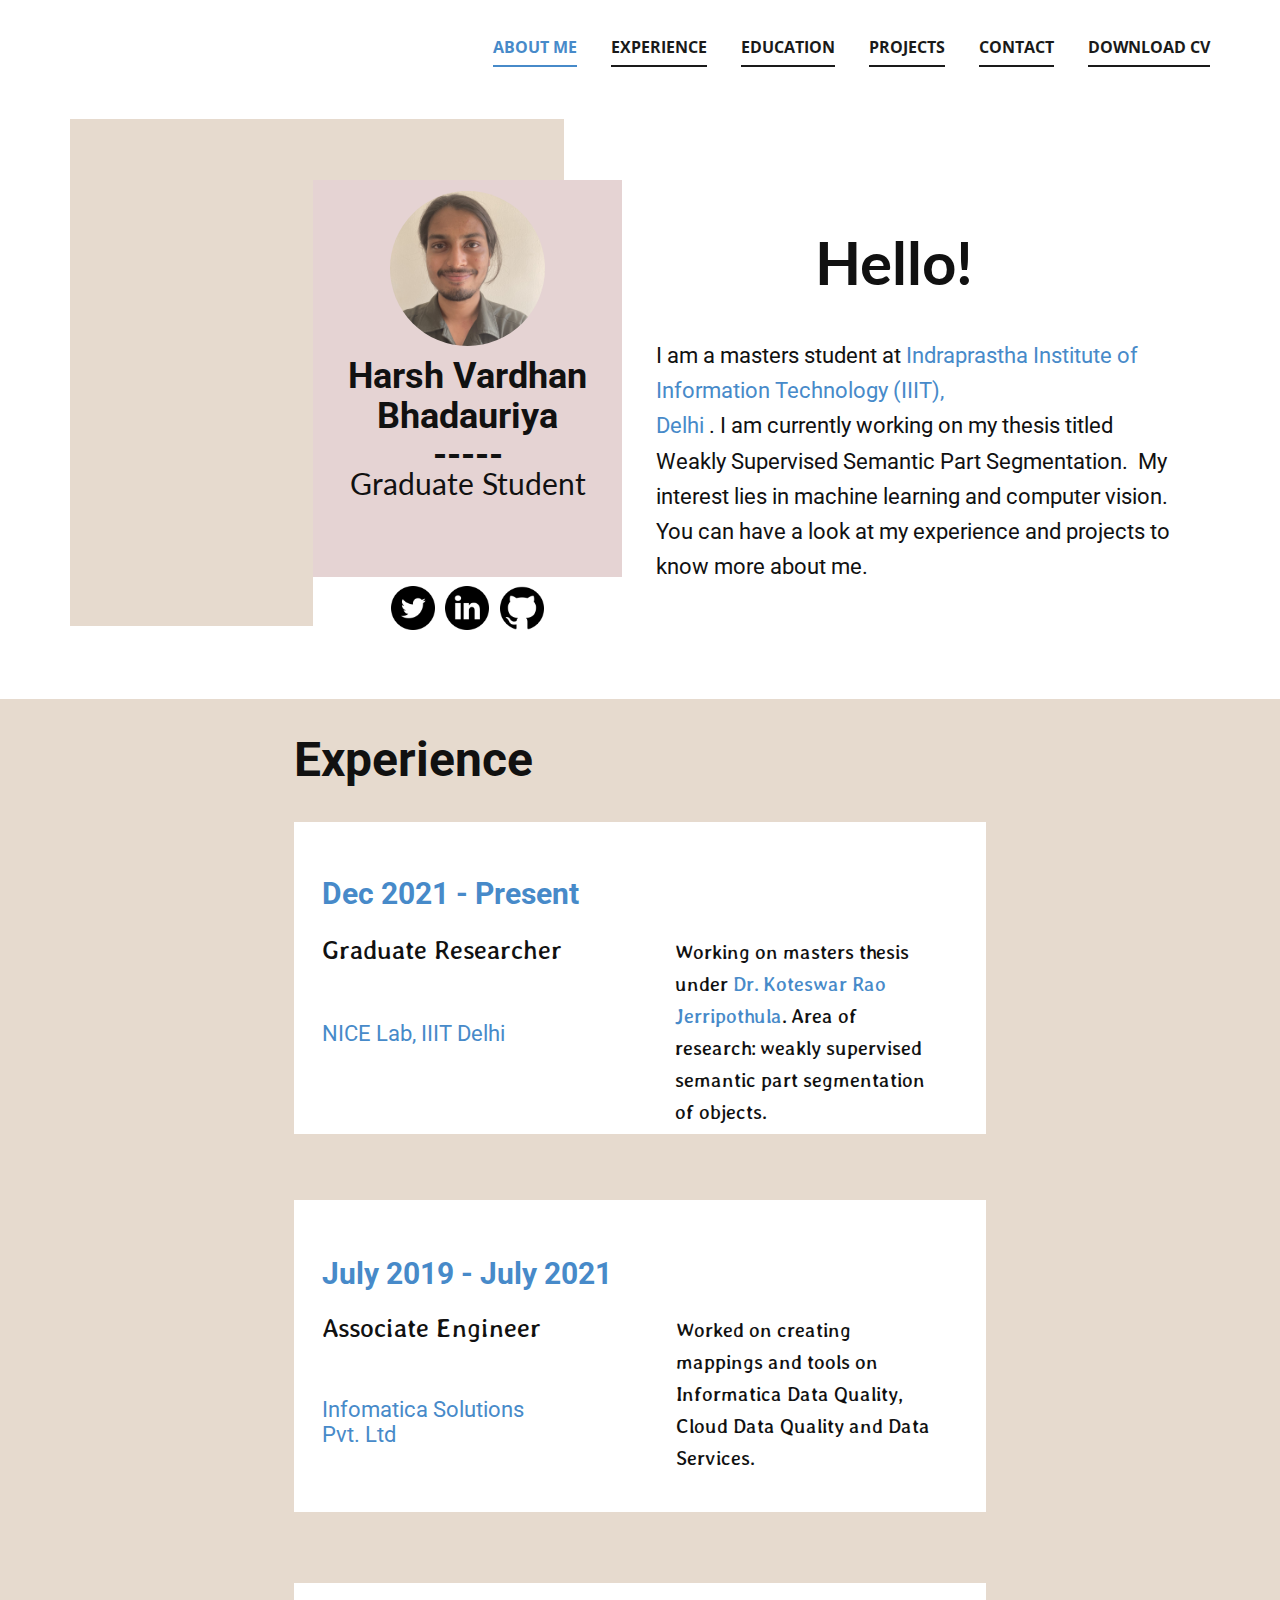
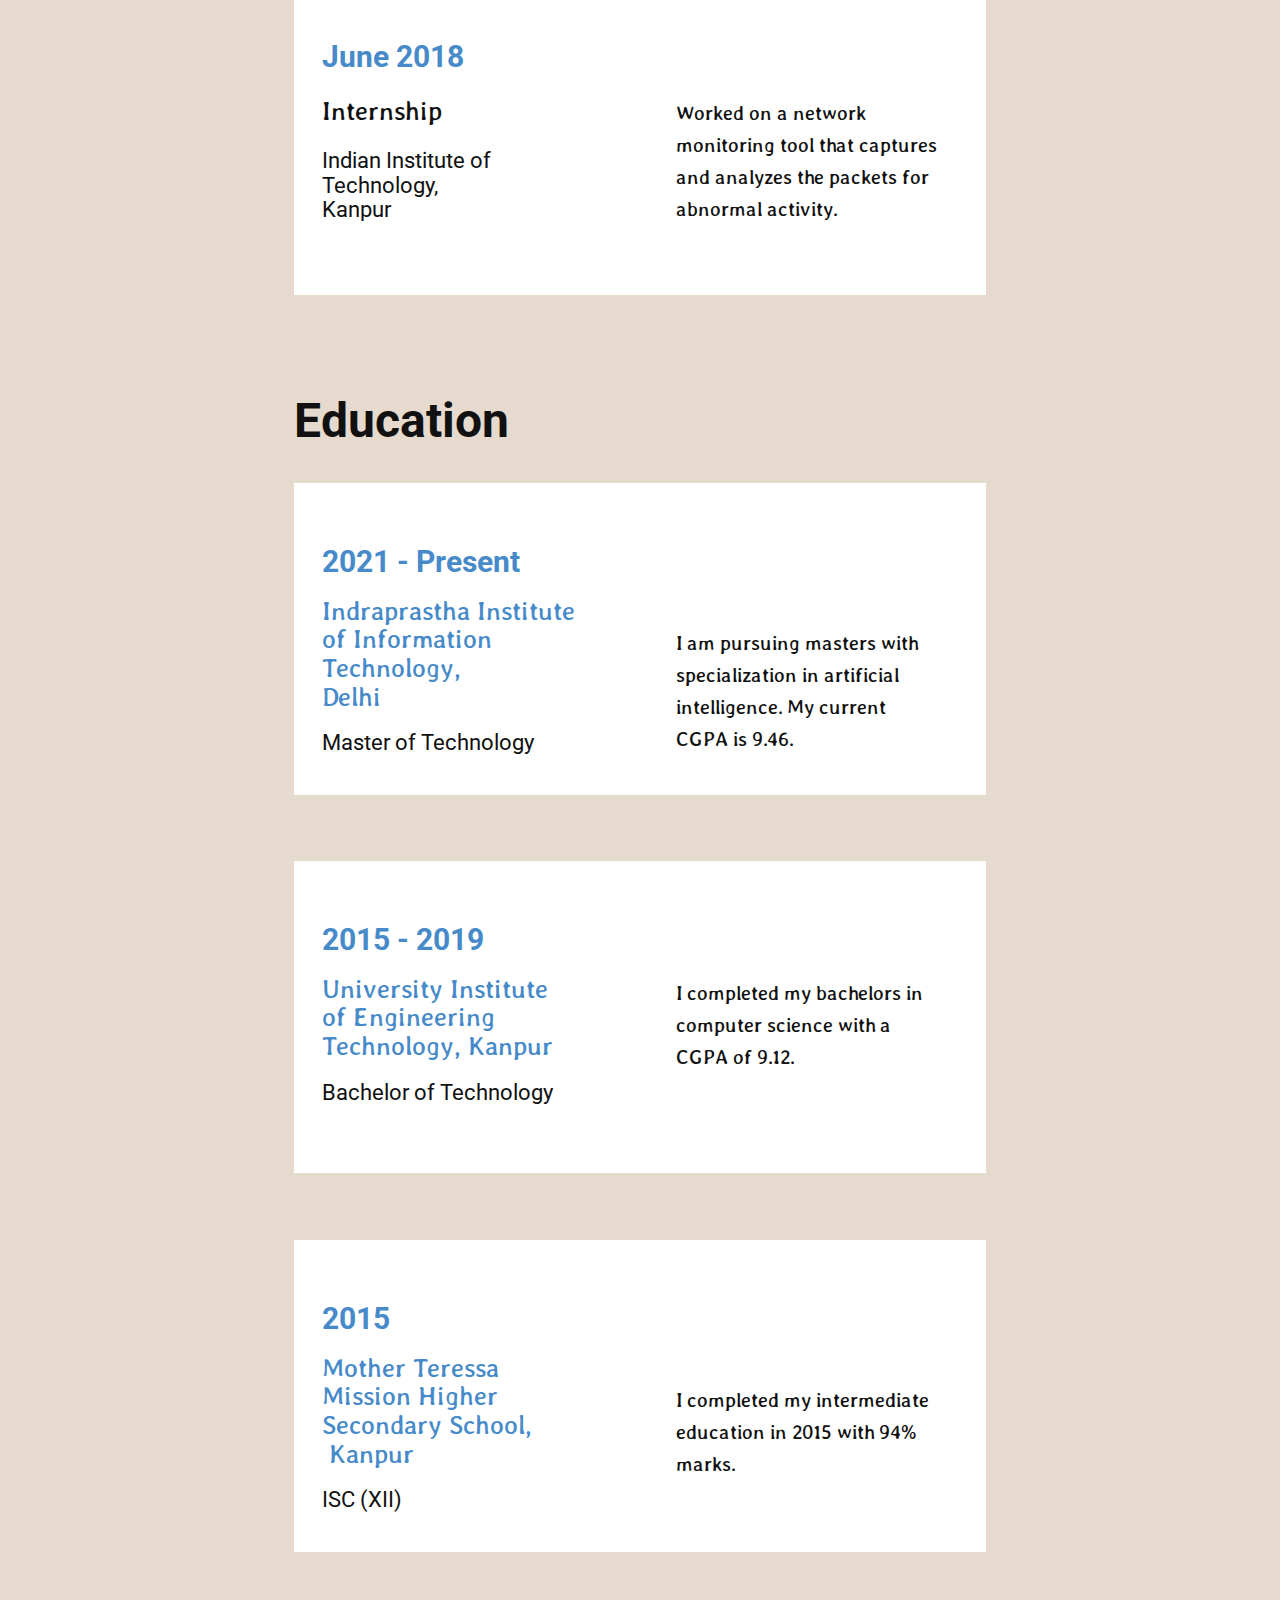
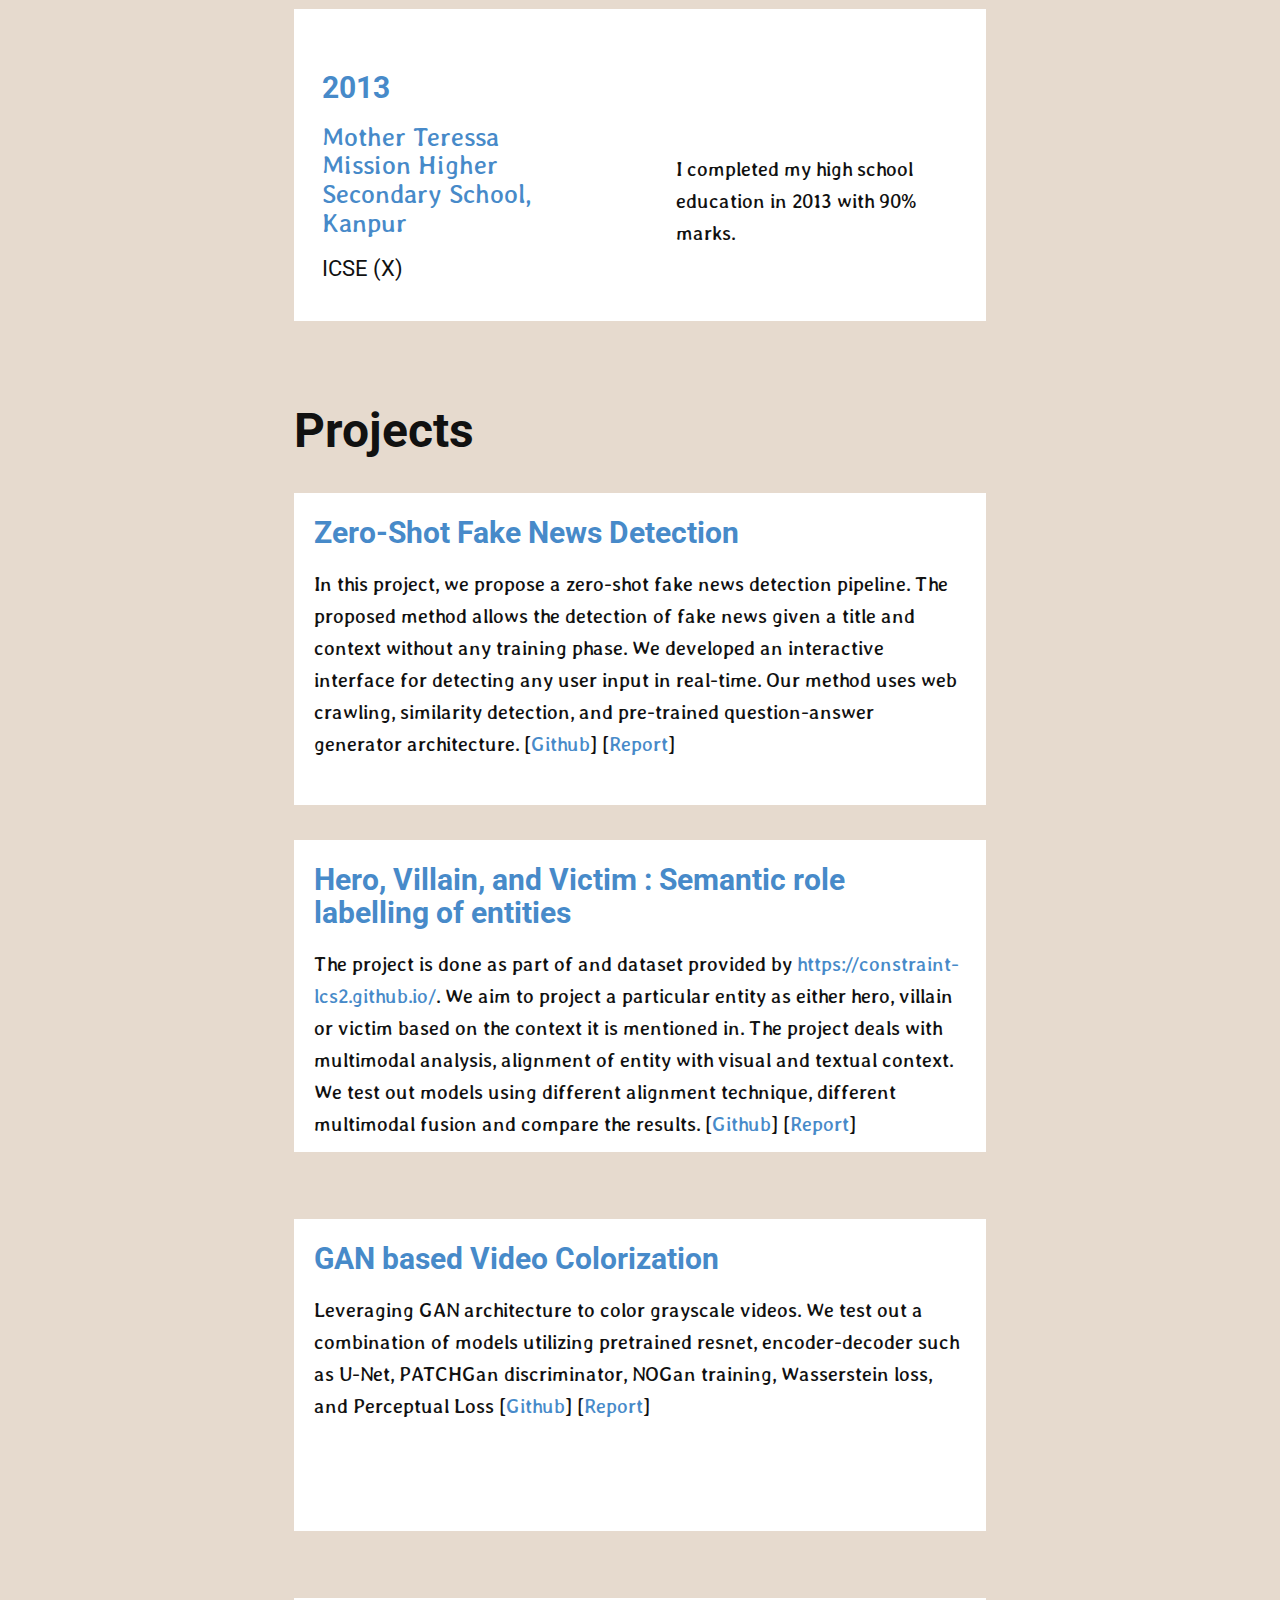
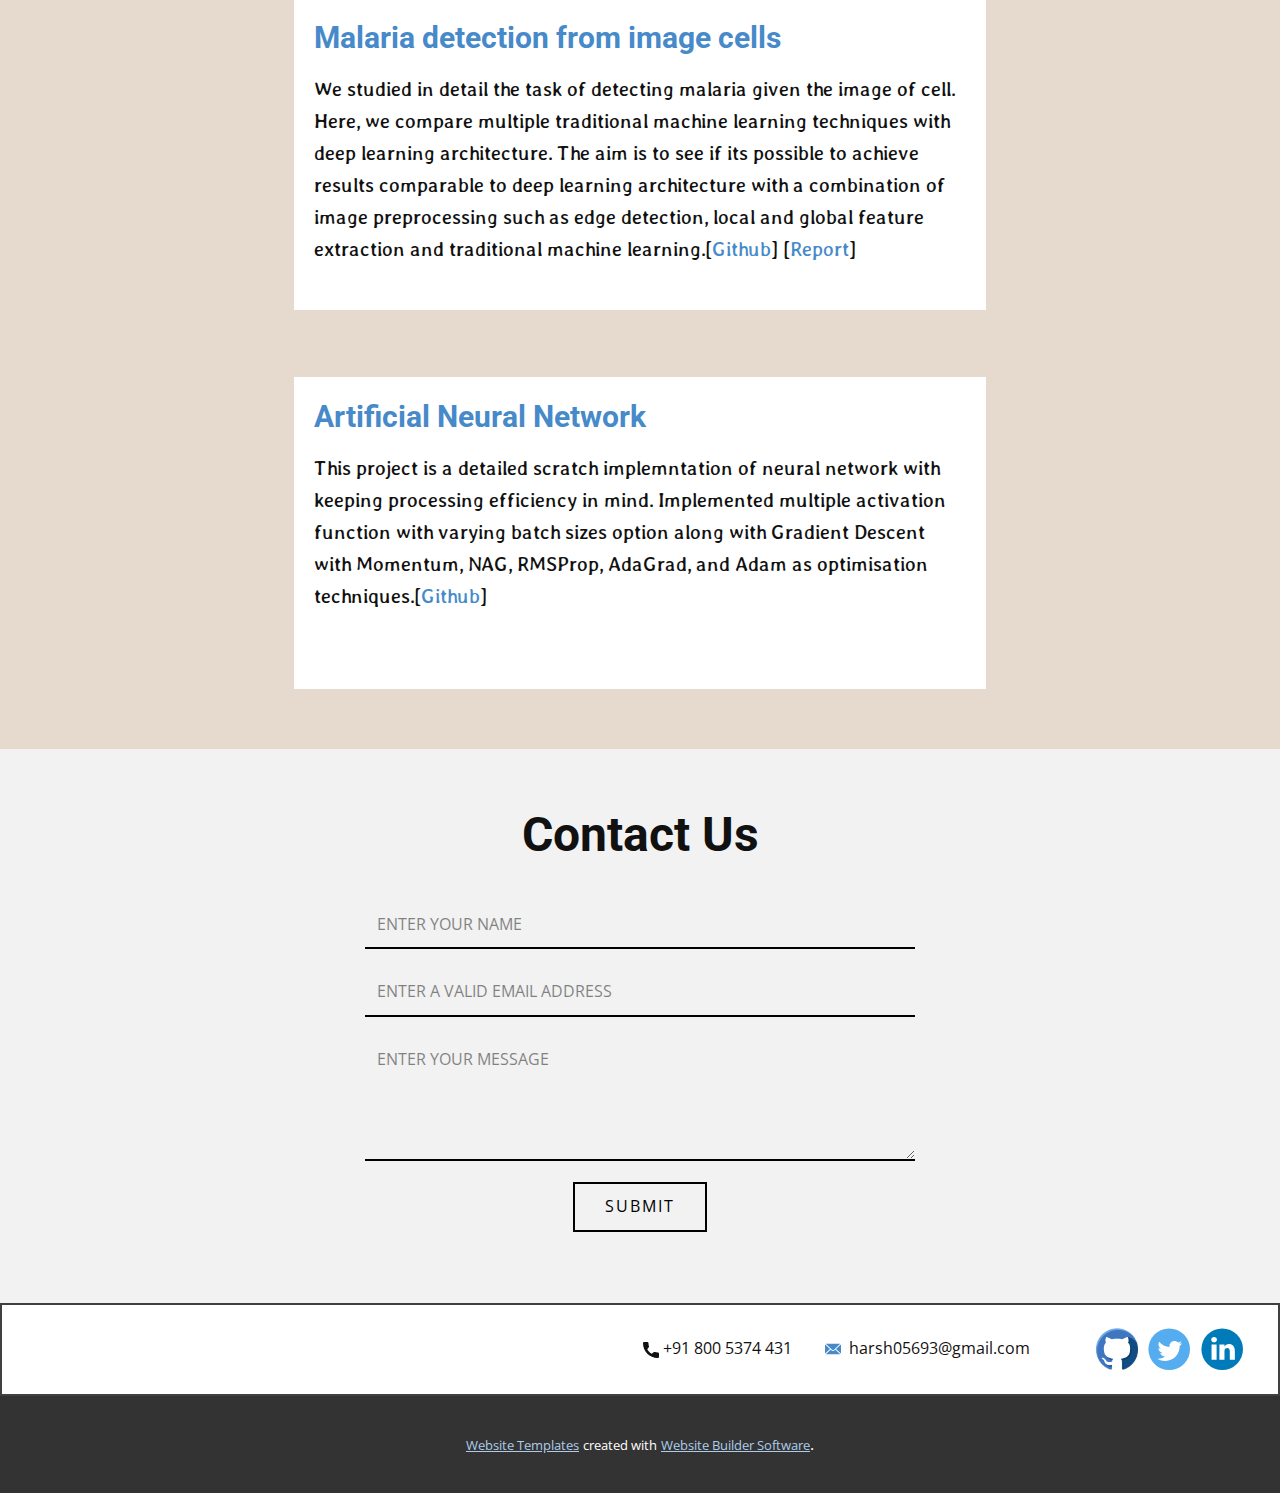
==== commit 78b6ced8: "Updated projects" ====
--- a/About-Me.html
+++ b/About-Me.html
@@ -1,15 +1,18 @@
 <!DOCTYPE html>
-<html style="font-size: 16px;" lang="en"><head>
-    <meta name="viewport" content="width=device-width, initial-scale=1.0">
-    <meta charset="utf-8">
-    <meta name="keywords" content="Harsh Vardhan Bhadauriya-----, Graduate Student​, Hello!, Experience​, Dec 2021​ - Present, ​Graduate Researcher, ​NICE Lab, IIIT Delhi, July 2019​ - July 2021, ​Associate Engineer, ​Infomatica Solutions Pvt. Ltd, Education​, 2021​ - Present, ​​Indraprastha Institute of Information Techn​​ology,&nbsp;Delh​i, Master of Technology, 2015​ - 2019, University Institute of Engineering Technology, Kanpur, Bachelor of Technology, 2015, ​Mother Teressa Mission Higher Secondary School, Kanpur, ​ISC (XII), 2013, ​Mother Teressa Mission Higher Secondary School, Kanpur, ​ICSE (X), Projects, ​Hero, Villain, and Victim : Semantic role labelling of entities, ​GAN based Video Colorization, ​Malaria detection from image cells, ​Artificial Neural Network">
-    <meta name="description" content="">
-    <title>About Me</title>
-    <link rel="stylesheet" href="nicepage.css" media="screen">
-<link rel="stylesheet" href="About-Me.css" media="screen">
-    <script class="u-script" type="text/javascript" src="jquery.js" "="" defer=""></script>
-    <script class="u-script" type="text/javascript" src="nicepage.js" "="" defer=""></script>
-    <meta name="generator" content="Nicepage 4.15.11, nicepage.com">
+<html style="font-size: 16px;" lang="en">
+
+<head>
+  <meta name="viewport" content="width=device-width, initial-scale=1.0">
+  <meta charset="utf-8">
+  <meta name="keywords"
+    content="Harsh Vardhan Bhadauriya-----, Graduate Student​, Hello!, Experience​, Dec 2021​ - Present, ​Graduate Researcher, ​NICE Lab, IIIT Delhi, July 2019​ - July 2021, ​Associate Engineer, ​Infomatica Solutions Pvt. Ltd, Education​, 2021​ - Present, ​​Indraprastha Institute of Information Techn​​ology,&nbsp;Delh​i, Master of Technology, 2015​ - 2019, University Institute of Engineering Technology, Kanpur, Bachelor of Technology, 2015, ​Mother Teressa Mission Higher Secondary School, Kanpur, ​ISC (XII), 2013, ​Mother Teressa Mission Higher Secondary School, Kanpur, ​ICSE (X), Projects, ​Hero, Villain, and Victim : Semantic role labelling of entities, ​GAN based Video Colorization, ​Malaria detection from image cells, ​Artificial Neural Network">
+  <meta name="description" content="">
+  <title>About Me</title>
+  <link rel="stylesheet" href="nicepage.css" media="screen">
+  <link rel="stylesheet" href="About-Me.css" media="screen">
+  <script class="u-script" type="text/javascript" src="jquery.js" "="" defer=""></script>
+    <script class=" u-script" type="text/javascript" src="nicepage.js" "="" defer=""></script>
+    <meta name=" generator" content="Nicepage 4.15.11, nicepage.com">
     <link id="u-theme-google-font" rel="stylesheet" href="https://fonts.googleapis.com/css?family=Roboto:100,100i,300,300i,400,400i,500,500i,700,700i,900,900i|Open+Sans:300,300i,400,400i,500,500i,600,600i,700,700i,800,800i">
     <link id="u-page-google-font" rel="stylesheet" href="https://fonts.googleapis.com/css?family=Lato:100,100i,300,300i,400,400i,700,700i,900,900i|Roboto:100,100i,300,300i,400,400i,500,500i,700,700i,900,900i|Averia+Libre:300,300i,400,400i,700,700i">
     
@@ -28,89 +31,157 @@
 				"https://www.linkedin.com/in/harsh-vardhan-bhadauriya/"
 		]
 }</script>
-    <meta name="theme-color" content="#478ac9">
-    <meta name="twitter:site" content="@">
-    <meta name="twitter:card" content="summary_large_image">
-    <meta name="twitter:title" content="About Me">
-    <meta name="twitter:description" content="">
-    <meta property="og:title" content="About Me">
-    <meta property="og:type" content="website">
-  </head>
-  <body class="u-body u-overlap u-xl-mode" data-lang="en"><header class="u-clearfix u-header u-sticky u-sticky-fdda u-white u-header" id="sec-eebd"><div class="u-clearfix u-sheet u-sheet-1">
-        <nav class="u-menu u-menu-one-level u-offcanvas u-menu-1" data-responsive-from="MD">
-          <div class="menu-collapse" style="font-size: 1rem; letter-spacing: 0px; font-weight: 700; text-transform: uppercase;">
-            <a class="u-button-style u-custom-active-border-color u-custom-active-color u-custom-border u-custom-border-color u-custom-borders u-custom-color u-custom-hover-border-color u-custom-hover-color u-custom-left-right-menu-spacing u-custom-padding-bottom u-custom-text-active-color u-custom-text-color u-custom-text-decoration u-custom-text-hover-color u-custom-top-bottom-menu-spacing u-nav-link u-text-active-palette-1-base u-text-hover-palette-2-base" href="#">
-              <svg class="u-svg-link" viewBox="0 0 24 24"><use xmlns:xlink="http://www.w3.org/1999/xlink" xlink:href="#menu-hamburger"></use></svg>
-              <svg class="u-svg-content" version="1.1" id="menu-hamburger" viewBox="0 0 16 16" x="0px" y="0px" xmlns:xlink="http://www.w3.org/1999/xlink" xmlns="http://www.w3.org/2000/svg"><g><rect y="1" width="16" height="2"></rect><rect y="7" width="16" height="2"></rect><rect y="13" width="16" height="2"></rect>
-</g></svg>
-            </a>
+  <meta name="theme-color" content="#478ac9">
+  <meta name="twitter:site" content="@">
+  <meta name="twitter:card" content="summary_large_image">
+  <meta name="twitter:title" content="About Me">
+  <meta name="twitter:description" content="">
+  <meta property="og:title" content="About Me">
+  <meta property="og:type" content="website">
+</head>
+
+<body class="u-body u-overlap u-xl-mode" data-lang="en">
+  <header class="u-clearfix u-header u-sticky u-sticky-fdda u-white u-header" id="sec-eebd">
+    <div class="u-clearfix u-sheet u-sheet-1">
+      <nav class="u-menu u-menu-one-level u-offcanvas u-menu-1" data-responsive-from="MD">
+        <div class="menu-collapse"
+          style="font-size: 1rem; letter-spacing: 0px; font-weight: 700; text-transform: uppercase;">
+          <a class="u-button-style u-custom-active-border-color u-custom-active-color u-custom-border u-custom-border-color u-custom-borders u-custom-color u-custom-hover-border-color u-custom-hover-color u-custom-left-right-menu-spacing u-custom-padding-bottom u-custom-text-active-color u-custom-text-color u-custom-text-decoration u-custom-text-hover-color u-custom-top-bottom-menu-spacing u-nav-link u-text-active-palette-1-base u-text-hover-palette-2-base"
+            href="#">
+            <svg class="u-svg-link" viewBox="0 0 24 24">
+              <use xmlns:xlink="http://www.w3.org/1999/xlink" xlink:href="#menu-hamburger"></use>
+            </svg>
+            <svg class="u-svg-content" version="1.1" id="menu-hamburger" viewBox="0 0 16 16" x="0px" y="0px"
+              xmlns:xlink="http://www.w3.org/1999/xlink" xmlns="http://www.w3.org/2000/svg">
+              <g>
+                <rect y="1" width="16" height="2"></rect>
+                <rect y="7" width="16" height="2"></rect>
+                <rect y="13" width="16" height="2"></rect>
+              </g>
+            </svg>
+          </a>
+        </div>
+        <div class="u-custom-menu u-nav-container">
+          <ul class="u-nav u-spacing-30 u-unstyled u-nav-1">
+            <li class="u-nav-item"><a
+                class="u-border-2 u-border-active-palette-1-base u-border-grey-90 u-border-hover-palette-1-base u-border-no-left u-border-no-right u-border-no-top u-button-style u-nav-link u-text-active-palette-1-base u-text-grey-90 u-text-hover-palette-1-base"
+                href="About-Me.html#sec-ef67" data-page-id="231396813" style="padding: 10px 0px;">About Me</a>
+            </li>
+            <li class="u-nav-item"><a
+                class="u-border-2 u-border-active-palette-1-base u-border-grey-90 u-border-hover-palette-1-base u-border-no-left u-border-no-right u-border-no-top u-button-style u-nav-link u-text-active-palette-1-base u-text-grey-90 u-text-hover-palette-1-base"
+                href="About-Me.html#sec-5819" data-page-id="231396813" style="padding: 10px 0px;">Experience</a>
+            </li>
+            <li class="u-nav-item"><a
+                class="u-border-2 u-border-active-palette-1-base u-border-grey-90 u-border-hover-palette-1-base u-border-no-left u-border-no-right u-border-no-top u-button-style u-nav-link u-text-active-palette-1-base u-text-grey-90 u-text-hover-palette-1-base"
+                href="About-Me.html#sec-2f54" data-page-id="231396813" style="padding: 10px 0px;">Education</a>
+            </li>
+            <li class="u-nav-item"><a
+                class="u-border-2 u-border-active-palette-1-base u-border-grey-90 u-border-hover-palette-1-base u-border-no-left u-border-no-right u-border-no-top u-button-style u-nav-link u-text-active-palette-1-base u-text-grey-90 u-text-hover-palette-1-base"
+                href="About-Me.html#sec-294a" data-page-id="231396813" style="padding: 10px 0px;">Projects</a>
+            </li>
+            <li class="u-nav-item"><a
+                class="u-border-2 u-border-active-palette-1-base u-border-grey-90 u-border-hover-palette-1-base u-border-no-left u-border-no-right u-border-no-top u-button-style u-nav-link u-text-active-palette-1-base u-text-grey-90 u-text-hover-palette-1-base"
+                href="About-Me.html#sec-33ed" data-page-id="231396813" style="padding: 10px 0px;">Contact</a>
+            </li>
+            <li class="u-nav-item"><a
+                class="u-border-2 u-border-active-palette-1-base u-border-grey-90 u-border-hover-palette-1-base u-border-no-left u-border-no-right u-border-no-top u-button-style u-nav-link u-text-active-palette-1-base u-text-grey-90 u-text-hover-palette-1-base"
+                href="https://drive.google.com/file/d/16ha3R_BGqZxnru7YpKHe1cpBrupu0yLo/view?usp=sharing"
+                target="_blank" style="padding: 10px 0px;">Download CV</a>
+            </li>
+          </ul>
+        </div>
+        <div class="u-custom-menu u-nav-container-collapse">
+          <div class="u-black u-container-style u-inner-container-layout u-opacity u-opacity-95 u-sidenav">
+            <div class="u-inner-container-layout u-sidenav-overflow">
+              <div class="u-menu-close"></div>
+              <ul class="u-align-center u-nav u-popupmenu-items u-unstyled u-nav-2">
+                <li class="u-nav-item"><a class="u-button-style u-nav-link" href="About-Me.html#sec-ef67"
+                    data-page-id="231396813">About Me</a>
+                </li>
+                <li class="u-nav-item"><a class="u-button-style u-nav-link" href="About-Me.html#sec-5819"
+                    data-page-id="231396813">Experience</a>
+                </li>
+                <li class="u-nav-item"><a class="u-button-style u-nav-link" href="About-Me.html#sec-2f54"
+                    data-page-id="231396813">Education</a>
+                </li>
+                <li class="u-nav-item"><a class="u-button-style u-nav-link" href="About-Me.html#sec-294a"
+                    data-page-id="231396813">Projects</a>
+                </li>
+                <li class="u-nav-item"><a class="u-button-style u-nav-link" href="About-Me.html#sec-33ed"
+                    data-page-id="231396813">Contact</a>
+                </li>
+                <li class="u-nav-item"><a class="u-button-style u-nav-link"
+                    href="https://drive.google.com/file/d/16ha3R_BGqZxnru7YpKHe1cpBrupu0yLo/view?usp=sharing"
+                    target="_blank">Download CV</a>
+                </li>
+              </ul>
+            </div>
           </div>
-          <div class="u-custom-menu u-nav-container">
-            <ul class="u-nav u-spacing-30 u-unstyled u-nav-1"><li class="u-nav-item"><a class="u-border-2 u-border-active-palette-1-base u-border-grey-90 u-border-hover-palette-1-base u-border-no-left u-border-no-right u-border-no-top u-button-style u-nav-link u-text-active-palette-1-base u-text-grey-90 u-text-hover-palette-1-base" href="About-Me.html#sec-ef67" data-page-id="231396813" style="padding: 10px 0px;">About Me</a>
-</li><li class="u-nav-item"><a class="u-border-2 u-border-active-palette-1-base u-border-grey-90 u-border-hover-palette-1-base u-border-no-left u-border-no-right u-border-no-top u-button-style u-nav-link u-text-active-palette-1-base u-text-grey-90 u-text-hover-palette-1-base" href="About-Me.html#sec-5819" data-page-id="231396813" style="padding: 10px 0px;">Experience</a>
-</li><li class="u-nav-item"><a class="u-border-2 u-border-active-palette-1-base u-border-grey-90 u-border-hover-palette-1-base u-border-no-left u-border-no-right u-border-no-top u-button-style u-nav-link u-text-active-palette-1-base u-text-grey-90 u-text-hover-palette-1-base" href="About-Me.html#sec-2f54" data-page-id="231396813" style="padding: 10px 0px;">Education</a>
-</li><li class="u-nav-item"><a class="u-border-2 u-border-active-palette-1-base u-border-grey-90 u-border-hover-palette-1-base u-border-no-left u-border-no-right u-border-no-top u-button-style u-nav-link u-text-active-palette-1-base u-text-grey-90 u-text-hover-palette-1-base" href="About-Me.html#sec-294a" data-page-id="231396813" style="padding: 10px 0px;">Projects</a>
-</li><li class="u-nav-item"><a class="u-border-2 u-border-active-palette-1-base u-border-grey-90 u-border-hover-palette-1-base u-border-no-left u-border-no-right u-border-no-top u-button-style u-nav-link u-text-active-palette-1-base u-text-grey-90 u-text-hover-palette-1-base" href="About-Me.html#sec-33ed" data-page-id="231396813" style="padding: 10px 0px;">Contact</a>
-</li><li class="u-nav-item"><a class="u-border-2 u-border-active-palette-1-base u-border-grey-90 u-border-hover-palette-1-base u-border-no-left u-border-no-right u-border-no-top u-button-style u-nav-link u-text-active-palette-1-base u-text-grey-90 u-text-hover-palette-1-base" href="https://drive.google.com/file/d/16ha3R_BGqZxnru7YpKHe1cpBrupu0yLo/view?usp=sharing" target="_blank" style="padding: 10px 0px;">Download CV</a>
-</li></ul>
-          </div>
-          <div class="u-custom-menu u-nav-container-collapse">
-            <div class="u-black u-container-style u-inner-container-layout u-opacity u-opacity-95 u-sidenav">
-              <div class="u-inner-container-layout u-sidenav-overflow">
-                <div class="u-menu-close"></div>
-                <ul class="u-align-center u-nav u-popupmenu-items u-unstyled u-nav-2"><li class="u-nav-item"><a class="u-button-style u-nav-link" href="About-Me.html#sec-ef67" data-page-id="231396813">About Me</a>
-</li><li class="u-nav-item"><a class="u-button-style u-nav-link" href="About-Me.html#sec-5819" data-page-id="231396813">Experience</a>
-</li><li class="u-nav-item"><a class="u-button-style u-nav-link" href="About-Me.html#sec-2f54" data-page-id="231396813">Education</a>
-</li><li class="u-nav-item"><a class="u-button-style u-nav-link" href="About-Me.html#sec-294a" data-page-id="231396813">Projects</a>
-</li><li class="u-nav-item"><a class="u-button-style u-nav-link" href="About-Me.html#sec-33ed" data-page-id="231396813">Contact</a>
-</li><li class="u-nav-item"><a class="u-button-style u-nav-link" href="https://drive.google.com/file/d/16ha3R_BGqZxnru7YpKHe1cpBrupu0yLo/view?usp=sharing" target="_blank">Download CV</a>
-</li></ul>
-              </div>
-            </div>
-            <div class="u-black u-menu-overlay u-opacity u-opacity-70"></div>
-          </div>
-        </nav>
-      </div><style class="u-sticky-style" data-style-id="fdda">.u-sticky-fixed.u-sticky-fdda:before, .u-body.u-sticky-fixed .u-sticky-fdda:before {
-borders: top right bottom left !important
-}</style></header>
-    <section class="u-clearfix u-section-1" id="sec-ef67">
-      <div class="u-clearfix u-sheet u-sheet-1">
-        <div class="u-clearfix u-expanded-width u-layout-wrap u-layout-wrap-1">
-          <div class="u-layout">
-            <div class="u-layout-row">
-              <div class="u-container-style u-custom-color-5 u-layout-cell u-size-26 u-layout-cell-1">
-                <div class="u-container-layout u-container-layout-1">
-                  <div class="u-container-style u-custom-color-1 u-group u-group-1">
-                    <div class="u-container-layout u-container-layout-2">
-                      <div class="u-image u-image-circle u-preserve-proportions u-image-1" alt="" data-image-width="1440" data-image-height="1920"></div>
-                      <h1 class="u-align-center u-text u-text-1">Harsh Vardhan Bhadauriya<br>-----<br>
-                      </h1>
-                      <h2 class="u-align-center u-custom-font u-font-lato u-text u-text-default u-text-2">Graduate Student </h2>
-                      <div class="u-align-left u-border-3 u-border-white u-container-style u-expanded-width u-group u-white u-group-2">
-                        <div class="u-container-layout u-container-layout-3">
-                          <div class="u-social-icons u-spacing-10 u-social-icons-1">
-                            <a class="u-social-url" title="twitter" target="_blank" href="https://twitter.com/harsh05693"><span class="u-file-icon u-icon u-social-icon u-social-twitter u-icon-1"><img src="images/1384017.png" alt=""></span>
-                            </a>
-                            <a class="u-social-url" title="linkedin" target="_blank" href="https://www.linkedin.com/in/harsh-vardhan-bhadauriya/"><span class="u-file-icon u-icon u-social-icon u-social-instagram u-icon-2"><img src="images/1384014.png" alt=""></span>
-                            </a>
-                            <a class="u-social-url" target="_blank" data-type="Github" title="Github" href="https://github.com/harsh21122"><span class="u-file-icon u-icon u-social-github u-social-icon u-icon-3"><img src="images/2111432.png" alt=""></span>
-                            </a>
-                          </div>
+          <div class="u-black u-menu-overlay u-opacity u-opacity-70"></div>
+        </div>
+      </nav>
+    </div>
+    <style class="u-sticky-style" data-style-id="fdda">
+      .u-sticky-fixed.u-sticky-fdda:before,
+      .u-body.u-sticky-fixed .u-sticky-fdda:before {
+        borders: top right bottom left !important
+      }
+    </style>
+  </header>
+  <section class="u-clearfix u-section-1" id="sec-ef67">
+    <div class="u-clearfix u-sheet u-sheet-1">
+      <div class="u-clearfix u-expanded-width u-layout-wrap u-layout-wrap-1">
+        <div class="u-layout">
+          <div class="u-layout-row">
+            <div class="u-container-style u-custom-color-5 u-layout-cell u-size-26 u-layout-cell-1">
+              <div class="u-container-layout u-container-layout-1">
+                <div class="u-container-style u-custom-color-1 u-group u-group-1">
+                  <div class="u-container-layout u-container-layout-2">
+                    <div class="u-image u-image-circle u-preserve-proportions u-image-1" alt="" data-image-width="1440"
+                      data-image-height="1920"></div>
+                    <h1 class="u-align-center u-text u-text-1">Harsh Vardhan Bhadauriya<br>-----<br>
+                    </h1>
+                    <h2 class="u-align-center u-custom-font u-font-lato u-text u-text-default u-text-2">Graduate Student
+                    </h2>
+                    <div
+                      class="u-align-left u-border-3 u-border-white u-container-style u-expanded-width u-group u-white u-group-2">
+                      <div class="u-container-layout u-container-layout-3">
+                        <div class="u-social-icons u-spacing-10 u-social-icons-1">
+                          <a class="u-social-url" title="twitter" target="_blank"
+                            href="https://twitter.com/harsh05693"><span
+                              class="u-file-icon u-icon u-social-icon u-social-twitter u-icon-1"><img
+                                src="images/1384017.png" alt=""></span>
+                          </a>
+                          <a class="u-social-url" title="linkedin" target="_blank"
+                            href="https://www.linkedin.com/in/harsh-vardhan-bhadauriya/"><span
+                              class="u-file-icon u-icon u-social-icon u-social-instagram u-icon-2"><img
+                                src="images/1384014.png" alt=""></span>
+                          </a>
+                          <a class="u-social-url" target="_blank" data-type="Github" title="Github"
+                            href="https://github.com/harsh21122"><span
+                              class="u-file-icon u-icon u-social-github u-social-icon u-icon-3"><img
+                                src="images/2111432.png" alt=""></span>
+                          </a>
                         </div>
                       </div>
                     </div>
                   </div>
                 </div>
               </div>
-              <div class="u-container-style u-layout-cell u-size-34 u-layout-cell-2">
-                <div class="u-container-layout u-valign-bottom-sm u-valign-bottom-xs u-container-layout-4">
-                  <div class="u-container-style u-group u-white u-group-3">
-                    <div class="u-container-layout u-valign-bottom-xs u-container-layout-5">
-                      <h1 class="u-align-center u-custom-font u-font-lato u-text u-text-default u-text-3">Hello!</h1>
-                      <p class="u-align-left u-custom-font u-font-roboto u-text u-text-4">I am a masters student at&nbsp;<a href="https://www.iiitd.ac.in/" class="u-active-none u-border-none u-btn u-button-link u-button-style u-hover-none u-none u-text-palette-1-base u-btn-1" target="_blank">Indraprastha Institute of Information Technology (IIIT),&nbsp;<br>Delh​i
-                        </a>. I am currently working on my thesis titled Weakly Supervised Semantic Part Segmentation.&nbsp; My interest lies in machine learning and computer vision.&nbsp;<br>You can have a look at my experience and projects to know more about me.
-                      </p>
-                    </div>
+            </div>
+            <div class="u-container-style u-layout-cell u-size-34 u-layout-cell-2">
+              <div class="u-container-layout u-valign-bottom-sm u-valign-bottom-xs u-container-layout-4">
+                <div class="u-container-style u-group u-white u-group-3">
+                  <div class="u-container-layout u-valign-bottom-xs u-container-layout-5">
+                    <h1 class="u-align-center u-custom-font u-font-lato u-text u-text-default u-text-3">Hello!</h1>
+                    <p class="u-align-left u-custom-font u-font-roboto u-text u-text-4">I am a masters student
+                      at&nbsp;<a href="https://www.iiitd.ac.in/"
+                        class="u-active-none u-border-none u-btn u-button-link u-button-style u-hover-none u-none u-text-palette-1-base u-btn-1"
+                        target="_blank">Indraprastha Institute of Information Technology (IIIT),&nbsp;<br>Delh​i
+                      </a>. I am currently working on my thesis titled Weakly Supervised Semantic Part
+                      Segmentation.&nbsp; My interest lies in machine learning and computer vision.&nbsp;<br>You can
+                      have a look at my experience and projects to know more about me.
+                    </p>
                   </div>
                 </div>
               </div>
@@ -118,194 +189,370 @@
           </div>
         </div>
       </div>
-    </section>
-    <section class="u-clearfix u-custom-color-5 u-section-2" id="sec-5819">
-      <div class="u-clearfix u-sheet u-sheet-1">
-        <h1 class="u-align-left u-custom-font u-font-roboto u-text u-text-default u-text-1">Experience<span style="font-weight: 700;"></span>
-        </h1>
-        <div class="u-align-center-xs u-container-style u-expanded-width-sm u-expanded-width-xs u-group u-white u-group-1">
-          <div class="u-container-layout u-container-layout-1">
-            <h2 class="u-align-left-lg u-align-left-md u-align-left-sm u-align-left-xl u-custom-font u-font-roboto u-subtitle u-text u-text-default u-text-palette-1-base u-text-2">Dec 2021​ - Present</h2>
-            <h2 class="u-align-left-lg u-align-left-md u-align-left-sm u-align-left-xl u-custom-font u-subtitle u-text u-text-3"> Graduate Researcher</h2>
-            <p class="u-align-left-lg u-align-left-md u-align-left-sm u-align-left-xl u-custom-font u-text u-text-4"> Working on masters thesis under <a href="https://sites.google.com/site/koteswarraojerripothula/home" class="u-active-none u-border-none u-btn u-button-link u-button-style u-hover-none u-none u-text-palette-1-base u-btn-1" target="_blank">Dr. Koteswar Rao Jerripothula</a>. Area of research: weakly supervised semantic part segmentation of objects.&nbsp;
-            </p>
-            <h2 class="u-align-left-lg u-align-left-md u-align-left-sm u-align-left-xl u-custom-font u-font-roboto u-subtitle u-text u-text-default u-text-5">
-              <a href="https://sites.google.com/site/koteswarraojerripothula/neatai-servolab" class="u-active-none u-border-none u-btn u-button-link u-button-style u-hover-none u-none u-text-palette-1-base u-btn-2" target="_blank"> NICE Lab, IIIT Delhi</a>
-            </h2>
+    </div>
+  </section>
+  <section class="u-clearfix u-custom-color-5 u-section-2" id="sec-5819">
+    <div class="u-clearfix u-sheet u-sheet-1">
+      <h1 class="u-align-left u-custom-font u-font-roboto u-text u-text-default u-text-1">Experience<span
+          style="font-weight: 700;"></span>
+      </h1>
+      <div
+        class="u-align-center-xs u-container-style u-expanded-width-sm u-expanded-width-xs u-group u-white u-group-1">
+        <div class="u-container-layout u-container-layout-1">
+          <h2
+            class="u-align-left-lg u-align-left-md u-align-left-sm u-align-left-xl u-custom-font u-font-roboto u-subtitle u-text u-text-default u-text-palette-1-base u-text-2">
+            Dec 2021​ - Present</h2>
+          <h2
+            class="u-align-left-lg u-align-left-md u-align-left-sm u-align-left-xl u-custom-font u-subtitle u-text u-text-3">
+            Graduate Researcher</h2>
+          <p class="u-align-left-lg u-align-left-md u-align-left-sm u-align-left-xl u-custom-font u-text u-text-4">
+            Working on masters thesis under <a href="https://sites.google.com/site/koteswarraojerripothula/home"
+              class="u-active-none u-border-none u-btn u-button-link u-button-style u-hover-none u-none u-text-palette-1-base u-btn-1"
+              target="_blank">Dr. Koteswar Rao Jerripothula</a>. Area of research: weakly supervised semantic part
+            segmentation of objects.&nbsp;
+          </p>
+          <h2
+            class="u-align-left-lg u-align-left-md u-align-left-sm u-align-left-xl u-custom-font u-font-roboto u-subtitle u-text u-text-default u-text-5">
+            <a href="https://sites.google.com/site/koteswarraojerripothula/neatai-servolab"
+              class="u-active-none u-border-none u-btn u-button-link u-button-style u-hover-none u-none u-text-palette-1-base u-btn-2"
+              target="_blank"> NICE Lab, IIIT Delhi</a>
+          </h2>
+        </div>
+      </div>
+      <div
+        class="u-align-center-xs u-container-style u-expanded-width-sm u-expanded-width-xs u-group u-white u-group-2">
+        <div class="u-container-layout u-container-layout-2">
+          <h2
+            class="u-align-left-lg u-align-left-md u-align-left-sm u-align-left-xl u-custom-font u-font-roboto u-subtitle u-text u-text-default u-text-palette-1-base u-text-6">
+            July 2019​ - July 2021</h2>
+          <h2
+            class="u-align-left-lg u-align-left-md u-align-left-sm u-align-left-xl u-custom-font u-subtitle u-text u-text-7">
+            Associate Engineer</h2>
+          <p class="u-align-left-lg u-align-left-md u-align-left-sm u-align-left-xl u-custom-font u-text u-text-8">
+            Worked on creating mappings and tools on Informatica Data Quality, Cloud Data Quality and Data Services.</p>
+          <h2
+            class="u-align-left-lg u-align-left-md u-align-left-sm u-align-left-xl u-custom-font u-font-roboto u-subtitle u-text u-text-default u-text-9">
+            <a href="https://www.informatica.com/in/"
+              class="u-active-none u-border-none u-btn u-button-link u-button-style u-hover-none u-none u-text-palette-1-base u-btn-3"
+              target="_blank"> Infomatica Solutions&nbsp;<br>Pvt. Ltd
+            </a>
+          </h2>
+        </div>
+      </div>
+      <div class="u-container-style u-expanded-width-xs u-group u-white u-group-3">
+        <div class="u-container-layout u-container-layout-3">
+          <h2
+            class="u-align-center-xs u-align-left-lg u-align-left-md u-align-left-sm u-align-left-xl u-custom-font u-font-roboto u-subtitle u-text u-text-default u-text-palette-1-base u-text-10">
+            June 2018 </h2>
+          <h2
+            class="u-align-center-xs u-align-left-lg u-align-left-md u-align-left-sm u-align-left-xl u-custom-font u-subtitle u-text u-text-11">
+            Internship</h2>
+          <p
+            class="u-align-center-xs u-align-left-lg u-align-left-md u-align-left-sm u-align-left-xl u-custom-font u-text u-text-12">
+            Worked on a network monitoring tool that captures and analyzes the packets for abnormal activity.</p>
+          <h2
+            class="u-align-center-xs u-align-left-lg u-align-left-md u-align-left-sm u-align-left-xl u-custom-font u-font-roboto u-subtitle u-text u-text-default-lg u-text-default-md u-text-default-sm u-text-default-xl u-text-13">
+            Indian Institute&nbsp;of&nbsp;<br>Technology,<br>Kanpur
+          </h2>
+        </div>
+      </div>
+    </div>
+  </section>
+  <section class="u-clearfix u-custom-color-5 u-section-3" id="sec-2f54">
+    <div class="u-clearfix u-sheet u-sheet-1">
+      <h1 class="u-align-left u-custom-font u-font-roboto u-text u-text-default u-text-1">Education<span
+          style="font-weight: 700;"></span>
+      </h1>
+      <div class="u-align-center-xs u-container-style u-group u-white u-group-1">
+        <div class="u-container-layout u-container-layout-1">
+          <h2
+            class="u-align-left-lg u-align-left-md u-align-left-sm u-align-left-xl u-custom-font u-font-roboto u-subtitle u-text u-text-default u-text-palette-1-base u-text-2">
+            2021​ - Present</h2>
+          <h2
+            class="u-align-left-lg u-align-left-md u-align-left-sm u-align-left-xl u-custom-font u-subtitle u-text u-text-3">
+            <a href="https://www.iiitd.ac.in/"
+              class="u-active-none u-border-none u-btn u-button-link u-button-style u-hover-none u-none u-text-palette-1-base u-btn-1">
+              Indraprastha Institute&nbsp;<br>of Information&nbsp;<br>Techn​​ology,&nbsp;<br>Delh​i
+            </a>
+          </h2>
+          <p class="u-align-left-lg u-align-left-md u-align-left-sm u-align-left-xl u-custom-font u-text u-text-4"> I am
+            pursuing masters with&nbsp;<br>specialization in artificial intelligence. My current CGPA is 9.46.
+          </p>
+          <h2
+            class="u-align-center-xs u-align-left-lg u-align-left-md u-align-left-sm u-align-left-xl u-custom-font u-font-roboto u-subtitle u-text u-text-default u-text-5">
+            Master of Technology</h2>
+        </div>
+      </div>
+      <div class="u-align-center-xs u-container-style u-group u-white u-group-2">
+        <div class="u-container-layout u-container-layout-2">
+          <h2
+            class="u-align-left-lg u-align-left-md u-align-left-sm u-align-left-xl u-custom-font u-font-roboto u-subtitle u-text u-text-default u-text-palette-1-base u-text-6">
+            2015​ - 2019</h2>
+          <h2
+            class="u-align-left-lg u-align-left-md u-align-left-sm u-align-left-xl u-custom-font u-subtitle u-text u-text-7">
+            <a href="http://csjmu.ac.in/school-of-engineering-and-technology/#"
+              class="u-active-none u-border-none u-btn u-button-link u-button-style u-hover-none u-none u-text-palette-1-base u-btn-2">University
+              Institute&nbsp;<br>of Engineering&nbsp;<br>Technology, Kanpur
+            </a>
+          </h2>
+          <p class="u-align-left-lg u-align-left-md u-align-left-sm u-align-left-xl u-custom-font u-text u-text-8">I
+            completed my bachelors in computer science with a CGPA of 9.12.</p>
+          <h2
+            class="u-align-left-lg u-align-left-md u-align-left-sm u-align-left-xl u-custom-font u-font-roboto u-subtitle u-text u-text-default u-text-9">
+            Bachelor of Technology</h2>
+        </div>
+      </div>
+      <div class="u-container-style u-expanded-width-xs u-group u-white u-group-3">
+        <div class="u-container-layout u-container-layout-3">
+          <h2
+            class="u-align-left-lg u-align-left-md u-align-left-sm u-align-left-xl u-custom-font u-font-roboto u-subtitle u-text u-text-default u-text-palette-1-base u-text-10">
+            2015</h2>
+          <h2
+            class="u-align-left-lg u-align-left-md u-align-left-sm u-align-left-xl u-custom-font u-subtitle u-text u-text-11">
+            <a href="https://www.mtmhss.edu.in/Kidwai-Nagar/kidwai-nagar.aspx"
+              class="u-active-none u-border-none u-btn u-button-link u-button-style u-hover-none u-none u-text-palette-1-base u-btn-3"
+              target="_blank">Mother Teressa&nbsp;<br>Mission Higher&nbsp;<br>Secondary School,<br>&nbsp;Kanpur
+            </a>
+          </h2>
+          <p class="u-align-left-lg u-align-left-md u-align-left-sm u-align-left-xl u-custom-font u-text u-text-12">I
+            completed my intermediate education in 2015 with 94% marks.</p>
+          <h2
+            class="u-align-left-lg u-align-left-md u-align-left-sm u-align-left-xl u-custom-font u-font-roboto u-subtitle u-text u-text-default u-text-13">
+            ISC (XII)</h2>
+        </div>
+      </div>
+      <div class="u-container-style u-expanded-width-sm u-expanded-width-xs u-group u-white u-group-4">
+        <div class="u-container-layout u-container-layout-4">
+          <h2
+            class="u-align-left-lg u-align-left-md u-align-left-sm u-align-left-xl u-custom-font u-font-roboto u-subtitle u-text u-text-default u-text-palette-1-base u-text-14">
+            2013</h2>
+          <h2
+            class="u-align-left-lg u-align-left-md u-align-left-sm u-align-left-xl u-custom-font u-subtitle u-text u-text-15">
+            <a href="https://www.mtmhss.edu.in/Kidwai-Nagar/kidwai-nagar.aspx"
+              class="u-active-none u-border-none u-btn u-button-link u-button-style u-hover-none u-none u-text-palette-1-base u-btn-4"
+              target="_blank"> Mother Teressa&nbsp;<br>Mission Higher&nbsp;<br>Secondary School,&nbsp;<br>Kanpur
+            </a>
+          </h2>
+          <p class="u-align-left-lg u-align-left-md u-align-left-sm u-align-left-xl u-custom-font u-text u-text-16">I
+            completed my high school education in 2013 with 90% marks.</p>
+          <h2
+            class="u-align-left-lg u-align-left-md u-align-left-sm u-align-left-xl u-custom-font u-font-roboto u-subtitle u-text u-text-default u-text-17">
+            ICSE (X)</h2>
+        </div>
+      </div>
+    </div>
+  </section>
+  <section class="u-clearfix u-custom-color-5 u-section-4" id="sec-294a">
+    <div class="u-clearfix u-sheet u-sheet-1">
+      <h1 class="u-align-left u-custom-font u-font-roboto u-text u-text-default u-text-1">Projects</h1>
+      <div class="u-container-style u-expanded-width-xs u-group u-white u-group-1">
+        <div class="u-container-layout u-container-layout-1">
+          <h2
+            class="u-align-center-xs u-align-left-lg u-align-left-md u-align-left-sm u-align-left-xl u-custom-font u-font-roboto u-subtitle u-text u-text-default u-text-palette-1-base u-text-2">
+            Zero-Shot Fake News Detection</h2>
+          <p
+            class="u-align-center-xs u-align-left-lg u-align-left-md u-align-left-sm u-align-left-xl u-custom-font u-text u-text-3">
+            In this project, we propose a zero-shot fake news detection pipeline. The proposed method allows the detection of fake news given a title and context without any training phase. We developed an interactive interface for detecting any user input in real-time. 
+            Our method uses web crawling, similarity detection, and pre-trained question-answer generator architecture. [<a
+              href="https://github.com/harsh21122/Zero-Shot-Fake-News-Detection"
+              class="u-active-none u-border-none u-btn u-button-link u-button-style u-hover-none u-none u-text-palette-1-base u-btn-2"
+              target="_blank">Github</a>] [<a
+              href="https://github.com/harsh21122/Zero-Shot-Fake-News-Detection/blob/main/18_FinalReview/IR_endsem_report%20(1).pdf"
+              class="u-active-none u-border-none u-btn u-button-link u-button-style u-hover-none u-none u-text-palette-1-base u-btn-3"
+              target="_blank">Report</a>]
+          </p>
+        </div>
+      </div>
+      <div class="u-container-style u-expanded-width-xs u-group u-white u-group-1">
+        <div class="u-container-layout u-container-layout-1">
+          <h2
+            class="u-align-center-xs u-align-left-lg u-align-left-md u-align-left-sm u-align-left-xl u-custom-font u-font-roboto u-subtitle u-text u-text-default u-text-palette-1-base u-text-2">
+            Hero, Villain, and Victim : Semantic role labelling of entities</h2>
+          <p
+            class="u-align-center-xs u-align-left-lg u-align-left-md u-align-left-sm u-align-left-xl u-custom-font u-text u-text-3">
+            The project is done as part of and dataset provided by <a href="https://constraint-lcs2.github.io/"
+              class="u-active-none u-border-none u-btn u-button-link u-button-style u-hover-none u-none u-text-palette-1-base u-btn-1">https://constraint-lcs2.github.io/</a>.
+            We aim to project a particular entity as either hero, villain or victim based on the context it is mentioned
+            in. The project deals with multimodal analysis, alignment of entity with visual and textual context. We test
+            out models using different alignment technique, different multimodal fusion and compare the results. [<a
+              href="https://github.com/harsh21122/Hero-Villain-and-Victim-Semantic-role-labelling-of-entities"
+              class="u-active-none u-border-none u-btn u-button-link u-button-style u-hover-none u-none u-text-palette-1-base u-btn-2"
+              target="_blank">Github</a>] [<a
+              href="https://github.com/harsh21122/Hero-Villain-and-Victim-Semantic-role-labelling-of-entities/blob/main/Semantic%20role%20labelling%20of%20entities.pdf"
+              class="u-active-none u-border-none u-btn u-button-link u-button-style u-hover-none u-none u-text-palette-1-base u-btn-3"
+              target="_blank">Report</a>]
+          </p>
+        </div>
+      </div>
+      <div class="u-container-style u-group u-white u-group-2">
+        <div class="u-container-layout u-container-layout-2">
+          <h2
+            class="u-align-center-xs u-align-left-lg u-align-left-md u-align-left-sm u-align-left-xl u-custom-font u-font-roboto u-subtitle u-text u-text-default u-text-palette-1-base u-text-4">
+            GAN based Video Colorization</h2>
+          <p
+            class="u-align-center-xs u-align-left-lg u-align-left-md u-align-left-sm u-align-left-xl u-custom-font u-text u-text-5">
+            Leveraging GAN architecture to color grayscale videos. We test out a combination of models utilizing
+            pretrained resnet, encoder-decoder such as U-Net, PATCHGan discriminator, NOGan training, Wasserstein loss,
+            and Perceptual Loss&nbsp;[<a href="https://github.com/harsh21122/GANVideoColorization"
+              class="u-active-none u-border-none u-btn u-button-link u-button-style u-hover-none u-none u-text-palette-1-base u-btn-4"
+              target="_blank">Github</a>] [<a
+              href="https://github.com/harsh21122/GANVideoColorization/blob/main/GANVideoColorization.pdf"
+              class="u-active-none u-border-none u-btn u-button-link u-button-style u-hover-none u-none u-text-palette-1-base u-btn-5"
+              target="_blank">Report</a>]
+          </p>
+        </div>
+      </div>
+      <div class="u-container-style u-group u-white u-group-3">
+        <div class="u-container-layout u-container-layout-3">
+          <h2
+            class="u-align-center-xs u-align-left-lg u-align-left-md u-align-left-sm u-align-left-xl u-custom-font u-font-roboto u-subtitle u-text u-text-default u-text-palette-1-base u-text-6">
+            Malaria detection from image cells</h2>
+          <p
+            class="u-align-center-xs u-align-left-lg u-align-left-md u-align-left-sm u-align-left-xl u-custom-font u-text u-text-7">
+            We studied in detail the task of detecting malaria given the image of cell. Here, we compare multiple
+            traditional machine learning techniques with deep learning architecture. The aim is to see if its possible
+            to achieve results comparable to deep learning architecture with a combination of image preprocessing such
+            as edge detection, local and global feature extraction and traditional machine learning.[<a
+              href="https://github.com/harsh21122/MalariaDetection"
+              class="u-active-none u-border-none u-btn u-button-link u-button-style u-hover-none u-none u-text-palette-1-base u-btn-6"
+              target="_blank">Github</a>] [<a href="https://github.com/harsh21122/MalariaDetection/blob/main/Report.pdf"
+              class="u-active-none u-border-none u-btn u-button-link u-button-style u-hover-none u-none u-text-palette-1-base u-btn-7"
+              target="_blank">Report</a>]
+          </p>
+        </div>
+      </div>
+      <div class="u-container-style u-group u-white u-group-4">
+        <div class="u-container-layout u-container-layout-4">
+          <h2
+            class="u-align-center-xs u-align-left-lg u-align-left-md u-align-left-sm u-align-left-xl u-custom-font u-font-roboto u-subtitle u-text u-text-default u-text-palette-1-base u-text-8">
+            Artificial Neural Network</h2>
+          <p
+            class="u-align-center-xs u-align-left-lg u-align-left-md u-align-left-sm u-align-left-xl u-custom-font u-text u-text-9">
+            This project is a detailed scratch implemntation of neural network with keeping processing efficiency in
+            mind. Implemented multiple activation function with varying batch sizes option along with Gradient Descent
+            with Momentum, NAG, RMSProp, AdaGrad, and Adam as optimisation techniques.[<a
+              href="https://github.com/harsh21122/NeuralNetwork"
+              class="u-active-none u-border-none u-btn u-button-link u-button-style u-hover-none u-none u-text-palette-1-base u-btn-8"
+              target="_blank">Github</a>]&nbsp;
+          </p>
+        </div>
+      </div>
+    </div>
+  </section>
+  <section class="u-align-center u-clearfix u-grey-5 u-section-5" id="sec-33ed">
+    <div class="u-clearfix u-sheet u-valign-middle u-sheet-1">
+      <h1 class="u-text u-text-default u-text-1">Contact Us</h1>
+      <div class="u-form u-form-1">
+        <form action="//publish.nicepage.com/Form/Process"
+          class="u-clearfix u-form-spacing-20 u-form-vertical u-inner-form" style="padding: 10px" source="email"
+          name="form" data-services="c0e3447506606a6dc4e400797663ac17">
+          <div class="u-form-group u-form-name u-label-none">
+            <label for="name-3b9a" class="u-label">Name</label>
+            <input type="text" placeholder="Enter your Name" id="name-3b9a" name="name"
+              class="u-border-2 u-border-black u-border-no-left u-border-no-right u-border-no-top u-input u-input-rectangle u-input-1"
+              required="">
           </div>
-        </div>
-        <div class="u-align-center-xs u-container-style u-expanded-width-sm u-expanded-width-xs u-group u-white u-group-2">
-          <div class="u-container-layout u-container-layout-2">
-            <h2 class="u-align-left-lg u-align-left-md u-align-left-sm u-align-left-xl u-custom-font u-font-roboto u-subtitle u-text u-text-default u-text-palette-1-base u-text-6">July 2019​ - July 2021</h2>
-            <h2 class="u-align-left-lg u-align-left-md u-align-left-sm u-align-left-xl u-custom-font u-subtitle u-text u-text-7"> Associate Engineer</h2>
-            <p class="u-align-left-lg u-align-left-md u-align-left-sm u-align-left-xl u-custom-font u-text u-text-8"> Worked on creating mappings and tools on Informatica Data Quality, Cloud Data Quality and Data Services.</p>
-            <h2 class="u-align-left-lg u-align-left-md u-align-left-sm u-align-left-xl u-custom-font u-font-roboto u-subtitle u-text u-text-default u-text-9">
-              <a href="https://www.informatica.com/in/" class="u-active-none u-border-none u-btn u-button-link u-button-style u-hover-none u-none u-text-palette-1-base u-btn-3" target="_blank"> Infomatica Solutions&nbsp;<br>Pvt. Ltd
-              </a>
-            </h2>
+          <div class="u-form-email u-form-group u-label-none">
+            <label for="email-3b9a" class="u-label">Email</label>
+            <input type="email" placeholder="Enter a valid email address" id="email-3b9a" name="email"
+              class="u-border-2 u-border-black u-border-no-left u-border-no-right u-border-no-top u-input u-input-rectangle u-input-2"
+              required="">
           </div>
-        </div>
-        <div class="u-container-style u-expanded-width-xs u-group u-white u-group-3">
-          <div class="u-container-layout u-container-layout-3">
-            <h2 class="u-align-center-xs u-align-left-lg u-align-left-md u-align-left-sm u-align-left-xl u-custom-font u-font-roboto u-subtitle u-text u-text-default u-text-palette-1-base u-text-10">June 2018 </h2>
-            <h2 class="u-align-center-xs u-align-left-lg u-align-left-md u-align-left-sm u-align-left-xl u-custom-font u-subtitle u-text u-text-11">Internship</h2>
-            <p class="u-align-center-xs u-align-left-lg u-align-left-md u-align-left-sm u-align-left-xl u-custom-font u-text u-text-12"> Worked on a network monitoring tool that captures and analyzes the packets for abnormal activity.</p>
-            <h2 class="u-align-center-xs u-align-left-lg u-align-left-md u-align-left-sm u-align-left-xl u-custom-font u-font-roboto u-subtitle u-text u-text-default-lg u-text-default-md u-text-default-sm u-text-default-xl u-text-13">Indian Institute&nbsp;of&nbsp;<br>Technology,<br>Kanpur
-            </h2>
+          <div class="u-form-group u-form-message u-label-none">
+            <label for="message-3b9a" class="u-label">Message</label>
+            <textarea placeholder="Enter your message" rows="4" cols="50" id="message-3b9a" name="message"
+              class="u-border-2 u-border-black u-border-no-left u-border-no-right u-border-no-top u-input u-input-rectangle u-input-3"
+              required=""></textarea>
           </div>
-        </div>
-      </div>
-    </section>
-    <section class="u-clearfix u-custom-color-5 u-section-3" id="sec-2f54">
-      <div class="u-clearfix u-sheet u-sheet-1">
-        <h1 class="u-align-left u-custom-font u-font-roboto u-text u-text-default u-text-1">Education<span style="font-weight: 700;"></span>
-        </h1>
-        <div class="u-align-center-xs u-container-style u-group u-white u-group-1">
-          <div class="u-container-layout u-container-layout-1">
-            <h2 class="u-align-left-lg u-align-left-md u-align-left-sm u-align-left-xl u-custom-font u-font-roboto u-subtitle u-text u-text-default u-text-palette-1-base u-text-2">2021​ - Present</h2>
-            <h2 class="u-align-left-lg u-align-left-md u-align-left-sm u-align-left-xl u-custom-font u-subtitle u-text u-text-3">
-              <a href="https://www.iiitd.ac.in/" class="u-active-none u-border-none u-btn u-button-link u-button-style u-hover-none u-none u-text-palette-1-base u-btn-1"> Indraprastha Institute&nbsp;<br>of Information&nbsp;<br>Techn​​ology,&nbsp;<br>Delh​i
-              </a>
-            </h2>
-            <p class="u-align-left-lg u-align-left-md u-align-left-sm u-align-left-xl u-custom-font u-text u-text-4"> I am pursuing masters with&nbsp;<br>specialization in artificial intelligence. My current CGPA is 9.46.
-            </p>
-            <h2 class="u-align-center-xs u-align-left-lg u-align-left-md u-align-left-sm u-align-left-xl u-custom-font u-font-roboto u-subtitle u-text u-text-default u-text-5">Master of Technology</h2>
+          <div class="u-align-center u-form-group u-form-submit">
+            <a href="#"
+              class="u-border-2 u-border-black u-btn u-btn-rectangle u-btn-submit u-button-style u-none u-btn-1">Submit</a>
+            <input type="submit" value="submit" class="u-form-control-hidden">
           </div>
-        </div>
-        <div class="u-align-center-xs u-container-style u-group u-white u-group-2">
-          <div class="u-container-layout u-container-layout-2">
-            <h2 class="u-align-left-lg u-align-left-md u-align-left-sm u-align-left-xl u-custom-font u-font-roboto u-subtitle u-text u-text-default u-text-palette-1-base u-text-6">2015​ - 2019</h2>
-            <h2 class="u-align-left-lg u-align-left-md u-align-left-sm u-align-left-xl u-custom-font u-subtitle u-text u-text-7">
-              <a href="http://csjmu.ac.in/school-of-engineering-and-technology/#" class="u-active-none u-border-none u-btn u-button-link u-button-style u-hover-none u-none u-text-palette-1-base u-btn-2">University Institute&nbsp;<br>of Engineering&nbsp;<br>Technology, Kanpur
-              </a>
-            </h2>
-            <p class="u-align-left-lg u-align-left-md u-align-left-sm u-align-left-xl u-custom-font u-text u-text-8">I completed my bachelors in computer science with a CGPA of 9.12.</p>
-            <h2 class="u-align-left-lg u-align-left-md u-align-left-sm u-align-left-xl u-custom-font u-font-roboto u-subtitle u-text u-text-default u-text-9">Bachelor of Technology</h2>
-          </div>
-        </div>
-        <div class="u-container-style u-expanded-width-xs u-group u-white u-group-3">
-          <div class="u-container-layout u-container-layout-3">
-            <h2 class="u-align-left-lg u-align-left-md u-align-left-sm u-align-left-xl u-custom-font u-font-roboto u-subtitle u-text u-text-default u-text-palette-1-base u-text-10">2015</h2>
-            <h2 class="u-align-left-lg u-align-left-md u-align-left-sm u-align-left-xl u-custom-font u-subtitle u-text u-text-11">
-              <a href="https://www.mtmhss.edu.in/Kidwai-Nagar/kidwai-nagar.aspx" class="u-active-none u-border-none u-btn u-button-link u-button-style u-hover-none u-none u-text-palette-1-base u-btn-3" target="_blank">Mother Teressa&nbsp;<br>Mission Higher&nbsp;<br>Secondary School,<br>&nbsp;Kanpur
-              </a>
-            </h2>
-            <p class="u-align-left-lg u-align-left-md u-align-left-sm u-align-left-xl u-custom-font u-text u-text-12">I completed my intermediate education in 2015 with 94% marks.</p>
-            <h2 class="u-align-left-lg u-align-left-md u-align-left-sm u-align-left-xl u-custom-font u-font-roboto u-subtitle u-text u-text-default u-text-13"> ISC (XII)</h2>
-          </div>
-        </div>
-        <div class="u-container-style u-expanded-width-sm u-expanded-width-xs u-group u-white u-group-4">
-          <div class="u-container-layout u-container-layout-4">
-            <h2 class="u-align-left-lg u-align-left-md u-align-left-sm u-align-left-xl u-custom-font u-font-roboto u-subtitle u-text u-text-default u-text-palette-1-base u-text-14">2013</h2>
-            <h2 class="u-align-left-lg u-align-left-md u-align-left-sm u-align-left-xl u-custom-font u-subtitle u-text u-text-15">
-              <a href="https://www.mtmhss.edu.in/Kidwai-Nagar/kidwai-nagar.aspx" class="u-active-none u-border-none u-btn u-button-link u-button-style u-hover-none u-none u-text-palette-1-base u-btn-4" target="_blank"> Mother Teressa&nbsp;<br>Mission Higher&nbsp;<br>Secondary School,&nbsp;<br>Kanpur
-              </a>
-            </h2>
-            <p class="u-align-left-lg u-align-left-md u-align-left-sm u-align-left-xl u-custom-font u-text u-text-16">I completed my high school education in 2013 with 90% marks.</p>
-            <h2 class="u-align-left-lg u-align-left-md u-align-left-sm u-align-left-xl u-custom-font u-font-roboto u-subtitle u-text u-text-default u-text-17"> ICSE (X)</h2>
-          </div>
-        </div>
-      </div>
-    </section>
-    <section class="u-clearfix u-custom-color-5 u-section-4" id="sec-294a">
-      <div class="u-clearfix u-sheet u-sheet-1">
-        <h1 class="u-align-left u-custom-font u-font-roboto u-text u-text-default u-text-1">Projects</h1>
-        <div class="u-container-style u-expanded-width-xs u-group u-white u-group-1">
-          <div class="u-container-layout u-container-layout-1">
-            <h2 class="u-align-center-xs u-align-left-lg u-align-left-md u-align-left-sm u-align-left-xl u-custom-font u-font-roboto u-subtitle u-text u-text-default u-text-palette-1-base u-text-2"> Hero, Villain, and Victim : Semantic role labelling of entities</h2>
-            <p class="u-align-center-xs u-align-left-lg u-align-left-md u-align-left-sm u-align-left-xl u-custom-font u-text u-text-3"> The project is done as part of and dataset provided by <a href="https://constraint-lcs2.github.io/" class="u-active-none u-border-none u-btn u-button-link u-button-style u-hover-none u-none u-text-palette-1-base u-btn-1">https://constraint-lcs2.github.io/</a>. We aim to project a particular entity as either hero, villain or victim based on the context it is mentioned in. The project deals with multimodal analysis, alignment of entity with visual and textual context. We test out models using different alignment technique, different multimodal fusion and compare the results. [<a href="https://github.com/harsh21122/Hero-Villain-and-Victim-Semantic-role-labelling-of-entities" class="u-active-none u-border-none u-btn u-button-link u-button-style u-hover-none u-none u-text-palette-1-base u-btn-2" target="_blank">Github</a>] [<a href="https://github.com/harsh21122/Hero-Villain-and-Victim-Semantic-role-labelling-of-entities/blob/main/Semantic%20role%20labelling%20of%20entities.pdf" class="u-active-none u-border-none u-btn u-button-link u-button-style u-hover-none u-none u-text-palette-1-base u-btn-3" target="_blank">Report</a>]
-            </p>
-          </div>
-        </div>
-        <div class="u-container-style u-group u-white u-group-2">
-          <div class="u-container-layout u-container-layout-2">
-            <h2 class="u-align-center-xs u-align-left-lg u-align-left-md u-align-left-sm u-align-left-xl u-custom-font u-font-roboto u-subtitle u-text u-text-default u-text-palette-1-base u-text-4"> GAN based Video Colorization</h2>
-            <p class="u-align-center-xs u-align-left-lg u-align-left-md u-align-left-sm u-align-left-xl u-custom-font u-text u-text-5"> Leveraging GAN architecture to color grayscale videos. We test out a combination of models utilizing pretrained resnet, encoder-decoder such as U-Net, PATCHGan discriminator, NOGan training, Wasserstein loss, and Perceptual Loss&nbsp;[<a href="https://github.com/harsh21122/GANVideoColorization" class="u-active-none u-border-none u-btn u-button-link u-button-style u-hover-none u-none u-text-palette-1-base u-btn-4" target="_blank">Github</a>] [<a href="https://github.com/harsh21122/GANVideoColorization/blob/main/GANVideoColorization.pdf" class="u-active-none u-border-none u-btn u-button-link u-button-style u-hover-none u-none u-text-palette-1-base u-btn-5" target="_blank">Report</a>]
-            </p>
-          </div>
-        </div>
-        <div class="u-container-style u-group u-white u-group-3">
-          <div class="u-container-layout u-container-layout-3">
-            <h2 class="u-align-center-xs u-align-left-lg u-align-left-md u-align-left-sm u-align-left-xl u-custom-font u-font-roboto u-subtitle u-text u-text-default u-text-palette-1-base u-text-6"> Malaria detection from image cells</h2>
-            <p class="u-align-center-xs u-align-left-lg u-align-left-md u-align-left-sm u-align-left-xl u-custom-font u-text u-text-7">We studied in detail the task of detecting malaria given the image of cell. Here, we compare multiple traditional machine learning techniques with deep learning architecture. The aim is to see if its possible to achieve results comparable to deep learning architecture with a combination of image preprocessing such as edge detection, local and global feature extraction and traditional machine learning.[<a href="https://github.com/harsh21122/MalariaDetection" class="u-active-none u-border-none u-btn u-button-link u-button-style u-hover-none u-none u-text-palette-1-base u-btn-6" target="_blank">Github</a>] [<a href="https://github.com/harsh21122/MalariaDetection/blob/main/Report.pdf" class="u-active-none u-border-none u-btn u-button-link u-button-style u-hover-none u-none u-text-palette-1-base u-btn-7" target="_blank">Report</a>]
-            </p>
-          </div>
-        </div>
-        <div class="u-container-style u-group u-white u-group-4">
-          <div class="u-container-layout u-container-layout-4">
-            <h2 class="u-align-center-xs u-align-left-lg u-align-left-md u-align-left-sm u-align-left-xl u-custom-font u-font-roboto u-subtitle u-text u-text-default u-text-palette-1-base u-text-8"> Artificial Neural Network</h2>
-            <p class="u-align-center-xs u-align-left-lg u-align-left-md u-align-left-sm u-align-left-xl u-custom-font u-text u-text-9">This project is a detailed scratch implemntation of neural network with keeping processing efficiency in mind. Implemented multiple activation function with varying batch sizes option along with Gradient Descent with Momentum, NAG, RMSProp, AdaGrad, and Adam as optimisation techniques.[<a href="https://github.com/harsh21122/NeuralNetwork" class="u-active-none u-border-none u-btn u-button-link u-button-style u-hover-none u-none u-text-palette-1-base u-btn-8" target="_blank">Github</a>]&nbsp;
-            </p>
-          </div>
-        </div>
-      </div>
-    </section>
-    <section class="u-align-center u-clearfix u-grey-5 u-section-5" id="sec-33ed">
-      <div class="u-clearfix u-sheet u-valign-middle u-sheet-1">
-        <h1 class="u-text u-text-default u-text-1">Contact Us</h1>
-        <div class="u-form u-form-1">
-          <form action="//publish.nicepage.com/Form/Process" class="u-clearfix u-form-spacing-20 u-form-vertical u-inner-form" style="padding: 10px" source="email" name="form" data-services="c0e3447506606a6dc4e400797663ac17">
-            <div class="u-form-group u-form-name u-label-none">
-              <label for="name-3b9a" class="u-label">Name</label>
-              <input type="text" placeholder="Enter your Name" id="name-3b9a" name="name" class="u-border-2 u-border-black u-border-no-left u-border-no-right u-border-no-top u-input u-input-rectangle u-input-1" required="">
-            </div>
-            <div class="u-form-email u-form-group u-label-none">
-              <label for="email-3b9a" class="u-label">Email</label>
-              <input type="email" placeholder="Enter a valid email address" id="email-3b9a" name="email" class="u-border-2 u-border-black u-border-no-left u-border-no-right u-border-no-top u-input u-input-rectangle u-input-2" required="">
-            </div>
-            <div class="u-form-group u-form-message u-label-none">
-              <label for="message-3b9a" class="u-label">Message</label>
-              <textarea placeholder="Enter your message" rows="4" cols="50" id="message-3b9a" name="message" class="u-border-2 u-border-black u-border-no-left u-border-no-right u-border-no-top u-input u-input-rectangle u-input-3" required=""></textarea>
-            </div>
-            <div class="u-align-center u-form-group u-form-submit">
-              <a href="#" class="u-border-2 u-border-black u-btn u-btn-rectangle u-btn-submit u-button-style u-none u-btn-1">Submit</a>
-              <input type="submit" value="submit" class="u-form-control-hidden">
-            </div>
-            <div class="u-form-send-message u-form-send-success"> Thank you! Your message has been sent. </div>
-            <div class="u-form-send-error u-form-send-message"> Unable to send your message. Please fix errors then try again. </div>
-            <input type="hidden" value="" name="recaptchaResponse">
-          </form>
-        </div>
-      </div>
-    </section>
-    <style class="u-overlap-style">.u-overlap:not(.u-sticky-scroll) .u-header {
-background-color: #ffffff !important
-}</style>
-    
-    
-    <footer class="u-align-center-md u-align-center-sm u-align-center-xs u-border-2 u-border-grey-75 u-clearfix u-footer u-white" id="sec-d22f"><div class="u-clearfix u-sheet u-valign-middle-xl u-sheet-1">
-        <div class="u-align-left u-social-icons u-spacing-10 u-social-icons-1">
-          <a class="u-social-url" title="https://github.com/harsh21122" target="_blank" href="https://github.com/harsh21122"><span class="u-file-icon u-icon u-social-facebook u-social-icon u-icon-1"><img src="images/270798.png" alt=""></span>
-          </a>
-          <a class="u-social-url" title="twitter" target="_blank" href="https://twitter.com/harsh05693"><span class="u-icon u-social-icon u-social-twitter u-icon-2"><svg class="u-svg-link" preserveAspectRatio="xMidYMin slice" viewBox="0 0 112 112" style=""><use xmlns:xlink="http://www.w3.org/1999/xlink" xlink:href="#svg-3422"></use></svg><svg class="u-svg-content" viewBox="0 0 112 112" x="0" y="0" id="svg-3422"><circle fill="currentColor" class="st0" cx="56.1" cy="56.1" r="55"></circle><path fill="#FFFFFF" d="M83.8,47.3c0,0.6,0,1.2,0,1.7c0,17.7-13.5,38.2-38.2,38.2C38,87.2,31,85,25,81.2c1,0.1,2.1,0.2,3.2,0.2
+          <div class="u-form-send-message u-form-send-success"> Thank you! Your message has been sent. </div>
+          <div class="u-form-send-error u-form-send-message"> Unable to send your message. Please fix errors then try
+            again. </div>
+          <input type="hidden" value="" name="recaptchaResponse">
+        </form>
+      </div>
+    </div>
+  </section>
+  <style class="u-overlap-style">
+    .u-overlap:not(.u-sticky-scroll) .u-header {
+      background-color: #ffffff !important
+    }
+  </style>
+
+
+  <footer
+    class="u-align-center-md u-align-center-sm u-align-center-xs u-border-2 u-border-grey-75 u-clearfix u-footer u-white"
+    id="sec-d22f">
+    <div class="u-clearfix u-sheet u-valign-middle-xl u-sheet-1">
+      <div class="u-align-left u-social-icons u-spacing-10 u-social-icons-1">
+        <a class="u-social-url" title="https://github.com/harsh21122" target="_blank"
+          href="https://github.com/harsh21122"><span
+            class="u-file-icon u-icon u-social-facebook u-social-icon u-icon-1"><img src="images/270798.png"
+              alt=""></span>
+        </a>
+        <a class="u-social-url" title="twitter" target="_blank" href="https://twitter.com/harsh05693"><span
+            class="u-icon u-social-icon u-social-twitter u-icon-2"><svg class="u-svg-link"
+              preserveAspectRatio="xMidYMin slice" viewBox="0 0 112 112" style="">
+              <use xmlns:xlink="http://www.w3.org/1999/xlink" xlink:href="#svg-3422"></use>
+            </svg><svg class="u-svg-content" viewBox="0 0 112 112" x="0" y="0" id="svg-3422">
+              <circle fill="currentColor" class="st0" cx="56.1" cy="56.1" r="55"></circle>
+              <path fill="#FFFFFF" d="M83.8,47.3c0,0.6,0,1.2,0,1.7c0,17.7-13.5,38.2-38.2,38.2C38,87.2,31,85,25,81.2c1,0.1,2.1,0.2,3.2,0.2
             c6.3,0,12.1-2.1,16.7-5.7c-5.9-0.1-10.8-4-12.5-9.3c0.8,0.2,1.7,0.2,2.5,0.2c1.2,0,2.4-0.2,3.5-0.5c-6.1-1.2-10.8-6.7-10.8-13.1
             c0-0.1,0-0.1,0-0.2c1.8,1,3.9,1.6,6.1,1.7c-3.6-2.4-6-6.5-6-11.2c0-2.5,0.7-4.8,1.8-6.7c6.6,8.1,16.5,13.5,27.6,14
             c-0.2-1-0.3-2-0.3-3.1c0-7.4,6-13.4,13.4-13.4c3.9,0,7.3,1.6,9.8,4.2c3.1-0.6,5.9-1.7,8.5-3.3c-1,3.1-3.1,5.8-5.9,7.4
-            c2.7-0.3,5.3-1,7.7-2.1C88.7,43,86.4,45.4,83.8,47.3z"></path></svg></span>
-          </a>
-          <a class="u-social-url" title="https://www.linkedin.com/in/harsh-vardhan-bhadauriya/" target="_blank" href="https://www.linkedin.com/in/harsh-vardhan-bhadauriya/"><span class="u-icon u-social-icon u-social-linkedin u-icon-3"><svg class="u-svg-link" preserveAspectRatio="xMidYMin slice" viewBox="0 0 112 112" style=""><use xmlns:xlink="http://www.w3.org/1999/xlink" xlink:href="#svg-f6cf"></use></svg><svg class="u-svg-content" viewBox="0 0 112 112" x="0" y="0" id="svg-f6cf"><circle fill="currentColor" cx="56.1" cy="56.1" r="55"></circle><path fill="#FFFFFF" d="M41.3,83.7H27.9V43.4h13.4V83.7z M34.6,37.9L34.6,37.9c-4.6,0-7.5-3.1-7.5-7c0-4,3-7,7.6-7s7.4,3,7.5,7
+            c2.7-0.3,5.3-1,7.7-2.1C88.7,43,86.4,45.4,83.8,47.3z"></path>
+            </svg></span>
+        </a>
+        <a class="u-social-url" title="https://www.linkedin.com/in/harsh-vardhan-bhadauriya/" target="_blank"
+          href="https://www.linkedin.com/in/harsh-vardhan-bhadauriya/"><span
+            class="u-icon u-social-icon u-social-linkedin u-icon-3"><svg class="u-svg-link"
+              preserveAspectRatio="xMidYMin slice" viewBox="0 0 112 112" style="">
+              <use xmlns:xlink="http://www.w3.org/1999/xlink" xlink:href="#svg-f6cf"></use>
+            </svg><svg class="u-svg-content" viewBox="0 0 112 112" x="0" y="0" id="svg-f6cf">
+              <circle fill="currentColor" cx="56.1" cy="56.1" r="55"></circle>
+              <path fill="#FFFFFF" d="M41.3,83.7H27.9V43.4h13.4V83.7z M34.6,37.9L34.6,37.9c-4.6,0-7.5-3.1-7.5-7c0-4,3-7,7.6-7s7.4,3,7.5,7
             C42.2,34.8,39.2,37.9,34.6,37.9z M89.6,83.7H76.2V62.2c0-5.4-1.9-9.1-6.8-9.1c-3.7,0-5.9,2.5-6.9,4.9c-0.4,0.9-0.4,2.1-0.4,3.3v22.5
-            H48.7c0,0,0.2-36.5,0-40.3h13.4v5.7c1.8-2.7,5-6.7,12.1-6.7c8.8,0,15.4,5.8,15.4,18.1V83.7z"></path></svg></span>
-          </a>
-        </div>
-        <a href="mailto:harsh05693@gmail.com" class="u-active-none u-bottom-left-radius-0 u-bottom-right-radius-0 u-btn u-btn-rectangle u-button-style u-hover-none u-none u-radius-0 u-text-body-color u-top-left-radius-0 u-top-right-radius-0 u-btn-1"><span class="u-icon u-icon-4"><svg class="u-svg-content" viewBox="0 0 24 16" x="0px" y="0px" style="width: 1em; height: 1em;"><path fill="currentColor" d="M23.8,1.1l-7.3,6.8l7.3,6.8c0.1-0.2,0.2-0.6,0.2-0.9V2C24,1.7,23.9,1.4,23.8,1.1z M21.8,0H2.2
+            H48.7c0,0,0.2-36.5,0-40.3h13.4v5.7c1.8-2.7,5-6.7,12.1-6.7c8.8,0,15.4,5.8,15.4,18.1V83.7z"></path>
+            </svg></span>
+        </a>
+      </div>
+      <a href="mailto:harsh05693@gmail.com"
+        class="u-active-none u-bottom-left-radius-0 u-bottom-right-radius-0 u-btn u-btn-rectangle u-button-style u-hover-none u-none u-radius-0 u-text-body-color u-top-left-radius-0 u-top-right-radius-0 u-btn-1"><span
+          class="u-icon u-icon-4"><svg class="u-svg-content" viewBox="0 0 24 16" x="0px" y="0px"
+            style="width: 1em; height: 1em;">
+            <path fill="currentColor" d="M23.8,1.1l-7.3,6.8l7.3,6.8c0.1-0.2,0.2-0.6,0.2-0.9V2C24,1.7,23.9,1.4,23.8,1.1z M21.8,0H2.2
 	c-0.4,0-0.7,0.1-1,0.2L10.6,9c0.8,0.8,2.2,0.8,3,0l9.2-8.7C22.6,0.1,22.2,0,21.8,0z M0.2,1.1C0.1,1.4,0,1.7,0,2V14
 	c0,0.3,0.1,0.6,0.2,0.9l7.3-6.8L0.2,1.1z M15.5,9l-1.1,1c-1.3,1.2-3.6,1.2-4.9,0l-1-1l-7.3,6.8c0.2,0.1,0.6,0.2,1,0.2H22
-	c0.4,0,0.6-0.1,1-0.2L15.5,9z"></path></svg><img></span>&nbsp; harsh05693@gmail.com
-        </a>
-        <a href="tel:+91 800 5374 431" class="u-active-none u-bottom-left-radius-0 u-bottom-right-radius-0 u-btn u-btn-rectangle u-button-style u-hover-none u-none u-radius-0 u-top-left-radius-0 u-top-right-radius-0 u-btn-2"><span class="u-icon"><svg class="u-svg-content" viewBox="0 0 405.333 405.333" x="0px" y="0px" style="width: 1em; height: 1em;"><path d="M373.333,266.88c-25.003,0-49.493-3.904-72.704-11.563c-11.328-3.904-24.192-0.896-31.637,6.699l-46.016,34.752    c-52.8-28.181-86.592-61.952-114.389-114.368l33.813-44.928c8.512-8.512,11.563-20.971,7.915-32.64    C142.592,81.472,138.667,56.96,138.667,32c0-17.643-14.357-32-32-32H32C14.357,0,0,14.357,0,32    c0,205.845,167.488,373.333,373.333,373.333c17.643,0,32-14.357,32-32V298.88C405.333,281.237,390.976,266.88,373.333,266.88z"></path></svg><img></span>&nbsp;+91 800 5374 431
-        </a>
-      </div></footer>
-    <section class="u-backlink u-clearfix u-grey-80">
-      <a class="u-link" href="https://nicepage.com/website-templates" target="_blank">
-        <span>Website Templates</span>
+	c0.4,0,0.6-0.1,1-0.2L15.5,9z"></path>
+          </svg><img></span>&nbsp; harsh05693@gmail.com
       </a>
-      <p class="u-text">
-        <span>created with</span>
-      </p>
-      <a class="u-link" href="" target="_blank">
-        <span>Website Builder Software</span>
-      </a>. 
-    </section>
-  
-</body></html>+      <a href="tel:+91 800 5374 431"
+        class="u-active-none u-bottom-left-radius-0 u-bottom-right-radius-0 u-btn u-btn-rectangle u-button-style u-hover-none u-none u-radius-0 u-top-left-radius-0 u-top-right-radius-0 u-btn-2"><span
+          class="u-icon"><svg class="u-svg-content" viewBox="0 0 405.333 405.333" x="0px" y="0px"
+            style="width: 1em; height: 1em;">
+            <path
+              d="M373.333,266.88c-25.003,0-49.493-3.904-72.704-11.563c-11.328-3.904-24.192-0.896-31.637,6.699l-46.016,34.752    c-52.8-28.181-86.592-61.952-114.389-114.368l33.813-44.928c8.512-8.512,11.563-20.971,7.915-32.64    C142.592,81.472,138.667,56.96,138.667,32c0-17.643-14.357-32-32-32H32C14.357,0,0,14.357,0,32    c0,205.845,167.488,373.333,373.333,373.333c17.643,0,32-14.357,32-32V298.88C405.333,281.237,390.976,266.88,373.333,266.88z">
+            </path>
+          </svg><img></span>&nbsp;+91 800 5374 431
+      </a>
+    </div>
+  </footer>
+  <section class="u-backlink u-clearfix u-grey-80">
+    <a class="u-link" href="https://nicepage.com/website-templates" target="_blank">
+      <span>Website Templates</span>
+    </a>
+    <p class="u-text">
+      <span>created with</span>
+    </p>
+    <a class="u-link" href="" target="_blank">
+      <span>Website Builder Software</span>
+    </a>.
+  </section>
+
+</body>
+
+</html>